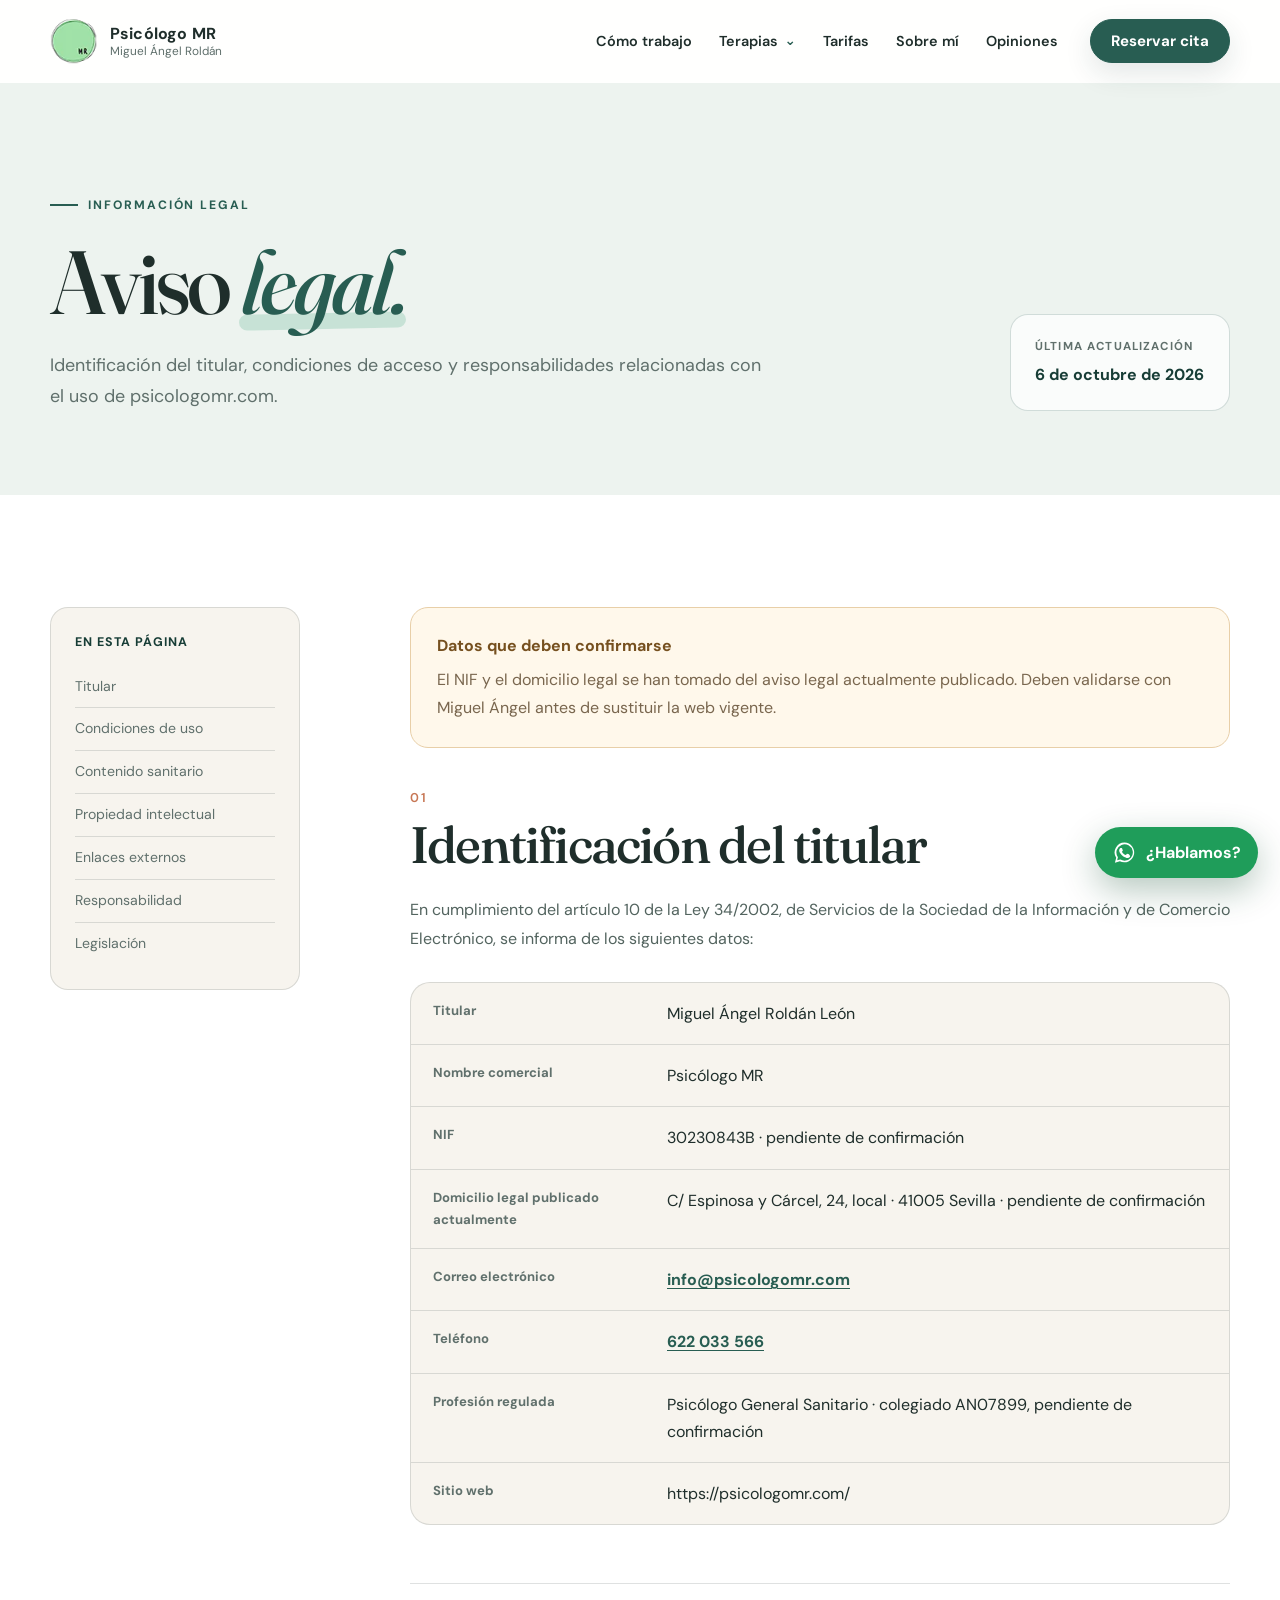
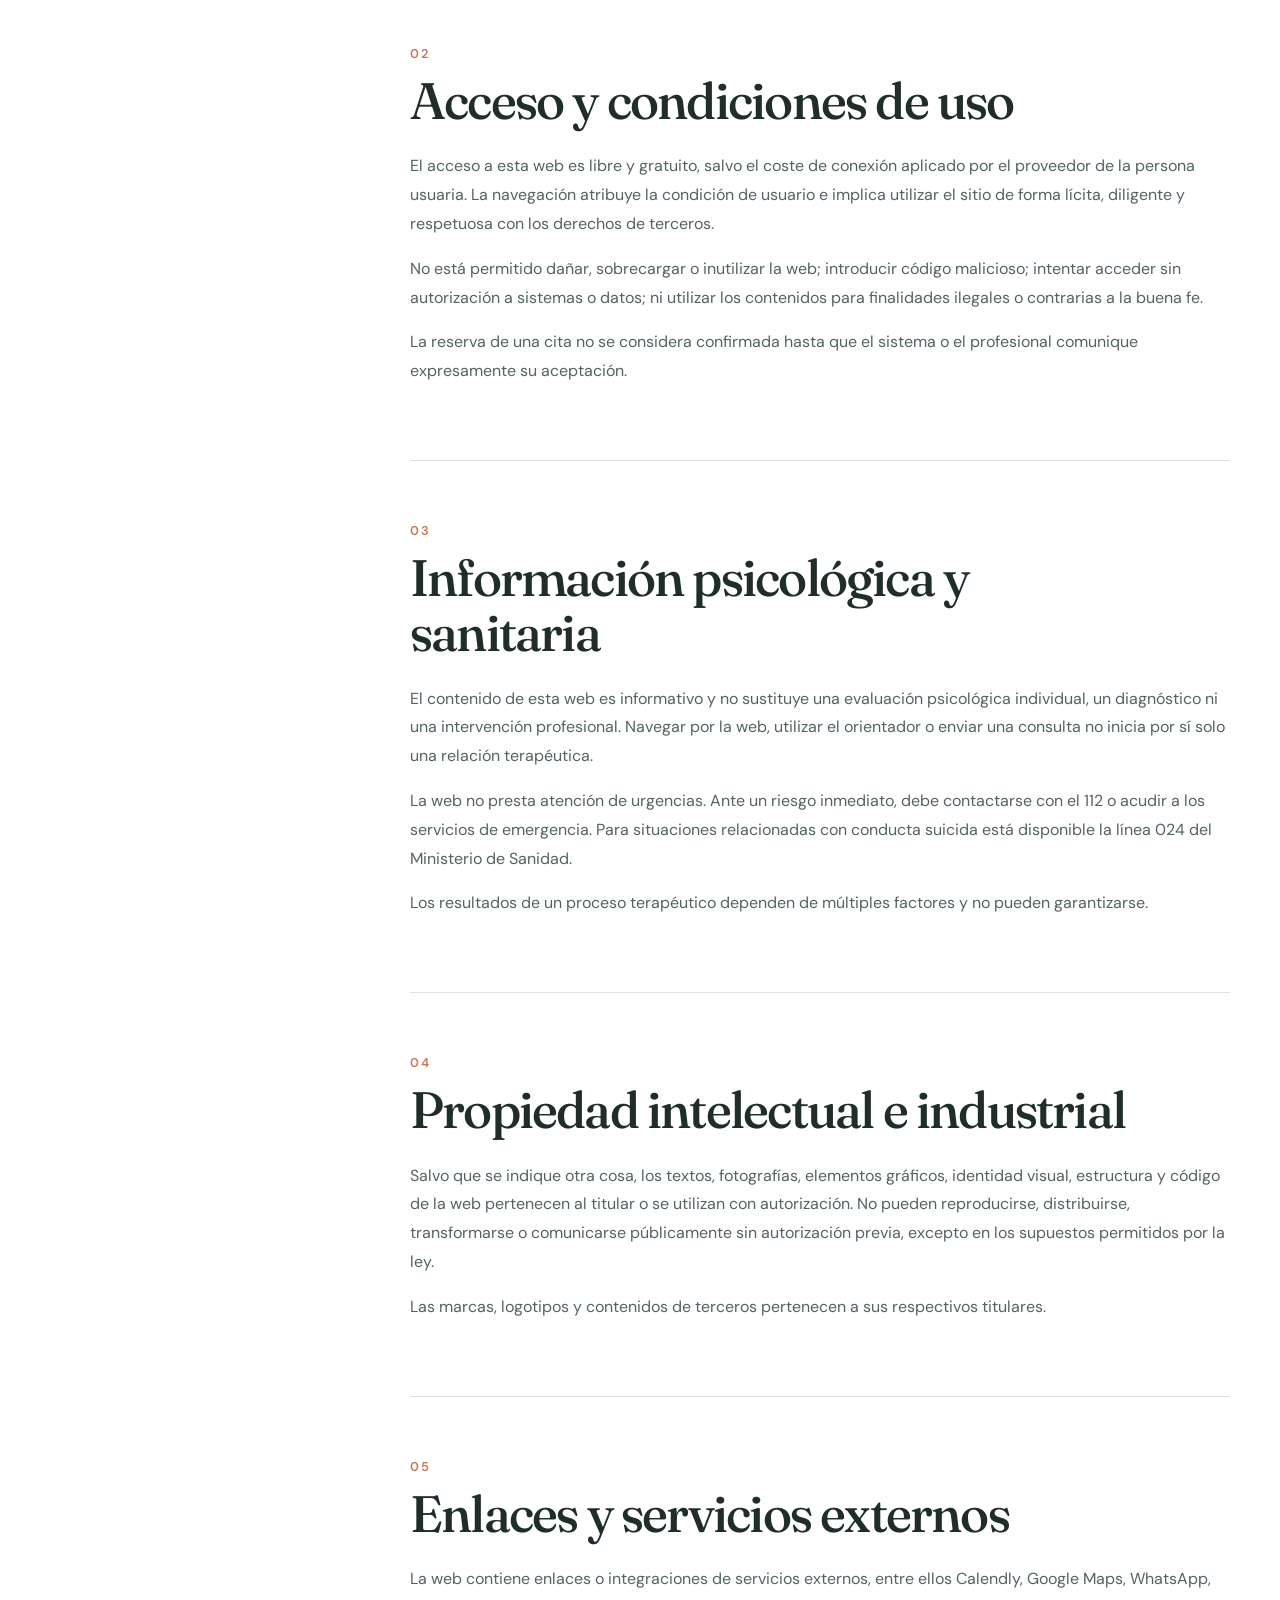
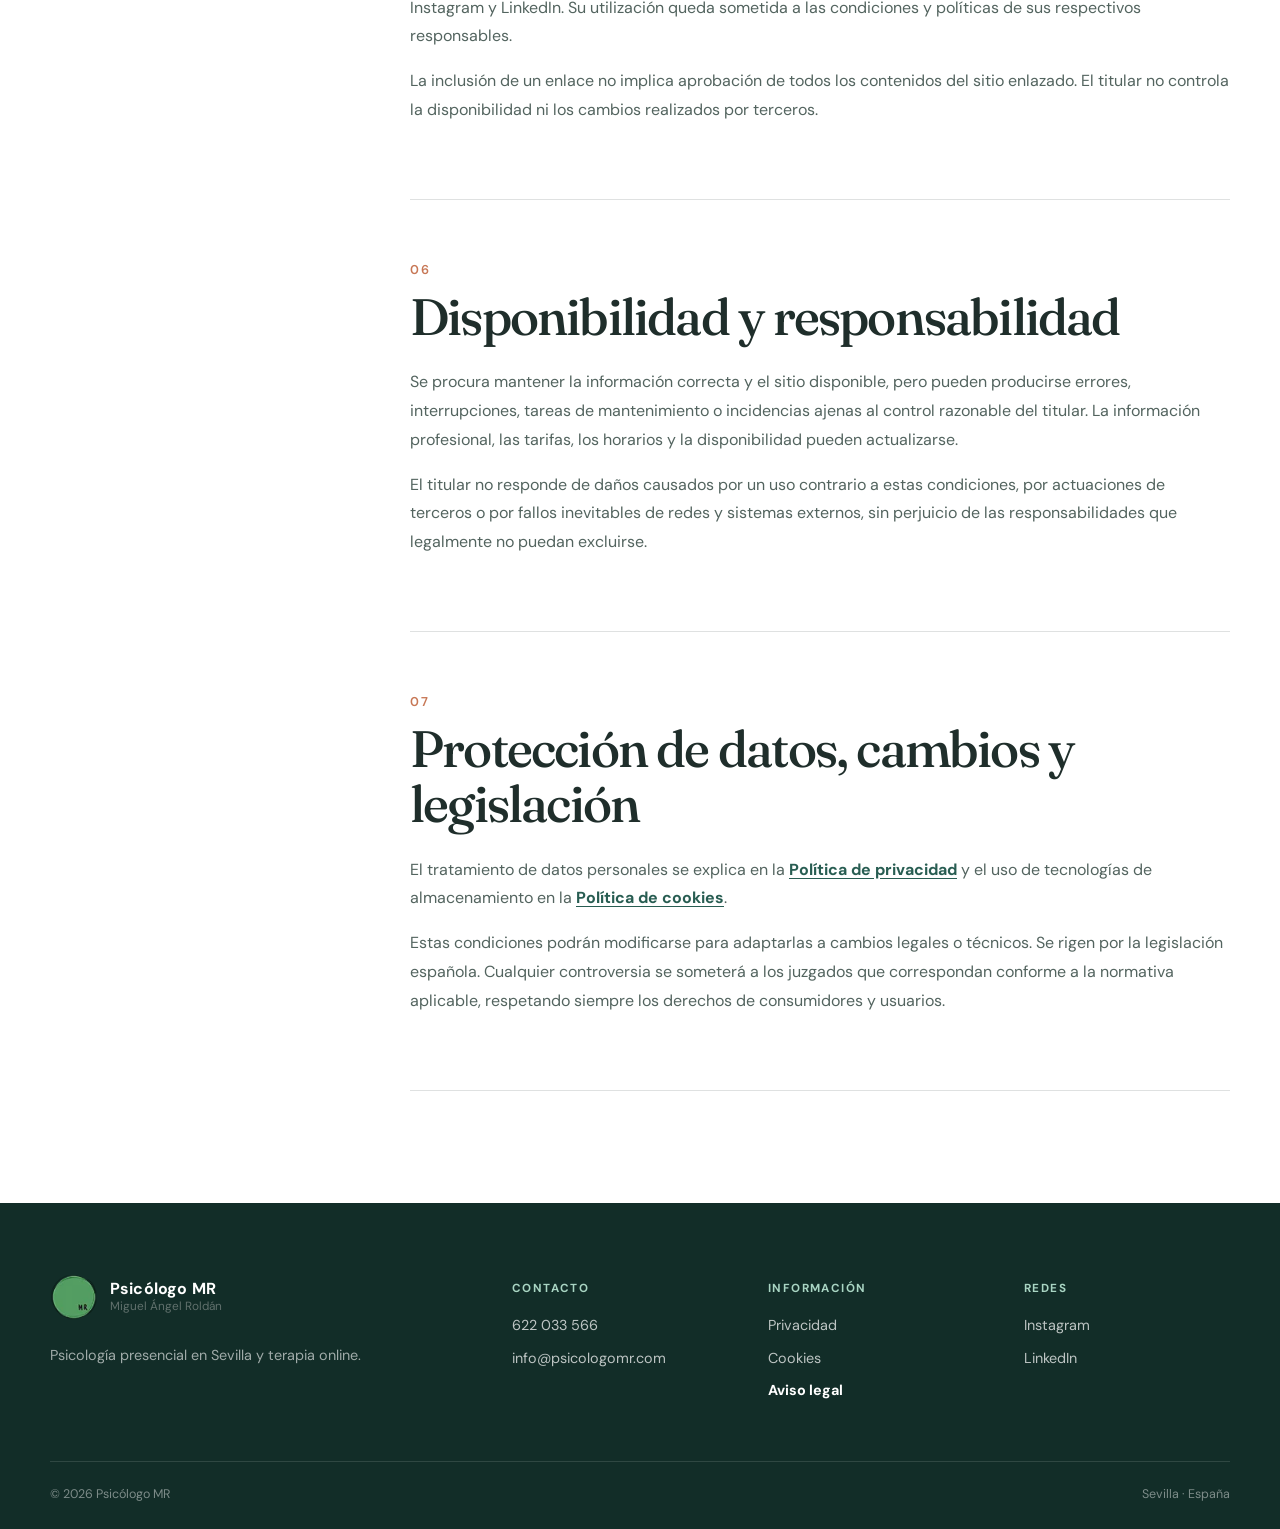
==== aviso-legal.html @ 4179bc87 "borrador" ====
<!doctype html>
<html lang="es">
<head>
  <meta charset="utf-8">
  <meta name="viewport" content="width=device-width, initial-scale=1">
  <title>Aviso legal | Psicólogo MR</title>
  <meta name="description" content="Aviso legal y condiciones de uso de la web de Psicólogo MR, Miguel Ángel Roldán León.">
  <meta name="robots" content="index, follow">
  <meta name="theme-color" content="#285d52">
  <link rel="canonical" href="https://psicologomr.com/aviso-legal.html">
  <link rel="preconnect" href="https://fonts.googleapis.com"><link rel="preconnect" href="https://fonts.gstatic.com" crossorigin>
  <link href="https://fonts.googleapis.com/css2?family=DM+Sans:wght@400;500;600;700&family=Fraunces:opsz,wght@9..144,500;9..144,600&display=swap" rel="stylesheet">
  <link rel="icon" type="image/svg+xml" href="data:image/svg+xml,%3Csvg xmlns='http://www.w3.org/2000/svg' viewBox='0 0 64 64'%3E%3Crect width='64' height='64' rx='20' fill='%23285d52'/%3E%3Cpath d='M18 42V22h6l8 11 8-11h6v20h-6V31l-8 10-8-10v11z' fill='white'/%3E%3C/svg%3E"><link rel="stylesheet" href="css/style.css?v=20261007-3">
</head>
<body class="legal-page">
  <a class="skip-link" href="#contenido">Saltar al contenido</a><div class="page-progress" aria-hidden="true"><span data-page-progress></span></div>
  <header class="site-header" id="inicio"><div class="header-inner shell"><a class="brand" href="index.html" aria-label="Psicólogo MR, inicio"><img src="img/logo.png" alt="" width="54" height="54" decoding="async"><span><strong>Psicólogo MR</strong><small>Miguel Ángel Roldán</small></span></a><button class="menu-toggle" type="button" aria-expanded="false" aria-controls="menu-principal" aria-label="Abrir menú"><span></span><span></span><span></span></button><nav id="menu-principal" class="main-nav" aria-label="Navegación principal"><a href="como-trabajo.html">Cómo trabajo</a><div class="nav-dropdown"><button class="nav-dropdown-toggle" type="button" aria-expanded="false">Terapias <span aria-hidden="true">⌄</span></button><div class="nav-submenu"><a href="terapia-individual.html">Terapia individual</a><a href="terapia-pareja.html">Terapia de pareja</a><a href="terapia-familiar.html">Terapia familiar</a><a href="preparacion-entrevista-policia.html">Entrevista Policía</a></div></div><a href="index.html#tarifas">Tarifas</a><a href="sobre-mi.html">Sobre mí</a><a href="index.html#opiniones">Opiniones</a></nav><a class="button button-small header-cta" href="index.html#reservar">Reservar cita</a></div></header>
  <main id="contenido" tabindex="-1">
    <section class="legal-hero"><div class="shell legal-hero-inner"><div><p class="eyebrow"><span></span> Información legal</p><h1>Aviso <em>legal.</em></h1><p>Identificación del titular, condiciones de acceso y responsabilidades relacionadas con el uso de psicologomr.com.</p></div><div class="legal-meta"><span>Última actualización</span><strong>6 de octubre de 2026</strong></div></div></section>
    <section class="section legal-section"><div class="shell legal-layout">
      <aside class="legal-index" aria-label="Índice del aviso legal"><strong>En esta página</strong><a href="#titular">Titular</a><a href="#condiciones">Condiciones de uso</a><a href="#contenido-sanitario">Contenido sanitario</a><a href="#propiedad">Propiedad intelectual</a><a href="#enlaces">Enlaces externos</a><a href="#responsabilidad">Responsabilidad</a><a href="#legislacion">Legislación</a></aside>
      <article class="legal-content">
        <div class="legal-draft-note"><strong>Datos que deben confirmarse</strong><p>El NIF y el domicilio legal se han tomado del aviso legal actualmente publicado. Deben validarse con Miguel Ángel antes de sustituir la web vigente.</p></div>
        <section id="titular"><p class="legal-number">01</p><h2>Identificación del titular</h2><p>En cumplimiento del artículo 10 de la Ley 34/2002, de Servicios de la Sociedad de la Información y de Comercio Electrónico, se informa de los siguientes datos:</p><div class="legal-data-card"><dl><div><dt>Titular</dt><dd>Miguel Ángel Roldán León</dd></div><div><dt>Nombre comercial</dt><dd>Psicólogo MR</dd></div><div><dt>NIF</dt><dd>30230843B · pendiente de confirmación</dd></div><div><dt>Domicilio legal publicado actualmente</dt><dd>C/ Espinosa y Cárcel, 24, local · 41005 Sevilla · pendiente de confirmación</dd></div><div><dt>Correo electrónico</dt><dd><a href="mailto:info@psicologomr.com">info@psicologomr.com</a></dd></div><div><dt>Teléfono</dt><dd><a href="tel:+34622033566">622 033 566</a></dd></div><div><dt>Profesión regulada</dt><dd>Psicólogo General Sanitario · colegiado AN07899, pendiente de confirmación</dd></div><div><dt>Sitio web</dt><dd>https://psicologomr.com/</dd></div></dl></div></section>
        <section id="condiciones"><p class="legal-number">02</p><h2>Acceso y condiciones de uso</h2><p>El acceso a esta web es libre y gratuito, salvo el coste de conexión aplicado por el proveedor de la persona usuaria. La navegación atribuye la condición de usuario e implica utilizar el sitio de forma lícita, diligente y respetuosa con los derechos de terceros.</p><p>No está permitido dañar, sobrecargar o inutilizar la web; introducir código malicioso; intentar acceder sin autorización a sistemas o datos; ni utilizar los contenidos para finalidades ilegales o contrarias a la buena fe.</p><p>La reserva de una cita no se considera confirmada hasta que el sistema o el profesional comunique expresamente su aceptación.</p></section>
        <section id="contenido-sanitario"><p class="legal-number">03</p><h2>Información psicológica y sanitaria</h2><p>El contenido de esta web es informativo y no sustituye una evaluación psicológica individual, un diagnóstico ni una intervención profesional. Navegar por la web, utilizar el orientador o enviar una consulta no inicia por sí solo una relación terapéutica.</p><p>La web no presta atención de urgencias. Ante un riesgo inmediato, debe contactarse con el 112 o acudir a los servicios de emergencia. Para situaciones relacionadas con conducta suicida está disponible la línea 024 del Ministerio de Sanidad.</p><p>Los resultados de un proceso terapéutico dependen de múltiples factores y no pueden garantizarse.</p></section>
        <section id="propiedad"><p class="legal-number">04</p><h2>Propiedad intelectual e industrial</h2><p>Salvo que se indique otra cosa, los textos, fotografías, elementos gráficos, identidad visual, estructura y código de la web pertenecen al titular o se utilizan con autorización. No pueden reproducirse, distribuirse, transformarse o comunicarse públicamente sin autorización previa, excepto en los supuestos permitidos por la ley.</p><p>Las marcas, logotipos y contenidos de terceros pertenecen a sus respectivos titulares.</p></section>
        <section id="enlaces"><p class="legal-number">05</p><h2>Enlaces y servicios externos</h2><p>La web contiene enlaces o integraciones de servicios externos, entre ellos Calendly, Google Maps, WhatsApp, Instagram y LinkedIn. Su utilización queda sometida a las condiciones y políticas de sus respectivos responsables.</p><p>La inclusión de un enlace no implica aprobación de todos los contenidos del sitio enlazado. El titular no controla la disponibilidad ni los cambios realizados por terceros.</p></section>
        <section id="responsabilidad"><p class="legal-number">06</p><h2>Disponibilidad y responsabilidad</h2><p>Se procura mantener la información correcta y el sitio disponible, pero pueden producirse errores, interrupciones, tareas de mantenimiento o incidencias ajenas al control razonable del titular. La información profesional, las tarifas, los horarios y la disponibilidad pueden actualizarse.</p><p>El titular no responde de daños causados por un uso contrario a estas condiciones, por actuaciones de terceros o por fallos inevitables de redes y sistemas externos, sin perjuicio de las responsabilidades que legalmente no puedan excluirse.</p></section>
        <section id="legislacion"><p class="legal-number">07</p><h2>Protección de datos, cambios y legislación</h2><p>El tratamiento de datos personales se explica en la <a href="privacidad.html">Política de privacidad</a> y el uso de tecnologías de almacenamiento en la <a href="cookies.html">Política de cookies</a>.</p><p>Estas condiciones podrán modificarse para adaptarlas a cambios legales o técnicos. Se rigen por la legislación española. Cualquier controversia se someterá a los juzgados que correspondan conforme a la normativa aplicable, respetando siempre los derechos de consumidores y usuarios.</p></section>
      </article>
    </div></section>
  </main>
  <footer class="site-footer"><div class="shell footer-grid"><div class="footer-brand"><div class="brand"><img src="img/logo.png" alt="" width="54" height="54" loading="lazy" decoding="async"><span><strong>Psicólogo MR</strong><small>Miguel Ángel Roldán</small></span></div><p>Psicología presencial en Sevilla y terapia online.</p></div><div><h3>Contacto</h3><a href="tel:+34622033566">622 033 566</a><a href="mailto:info@psicologomr.com">info@psicologomr.com</a></div><div><h3>Información</h3><a href="privacidad.html">Privacidad</a><a href="cookies.html">Cookies</a><a href="aviso-legal.html" aria-current="page">Aviso legal</a></div><div><h3>Redes</h3><a href="https://www.instagram.com/psicologo_mr/" target="_blank" rel="noopener">Instagram</a><a href="https://www.linkedin.com/in/miguel-angel-roldan-leon/" target="_blank" rel="noopener">LinkedIn</a></div></div><div class="shell footer-bottom"><span>© <span id="year"></span> Psicólogo MR</span><span>Sevilla · España</span></div></footer>
  <a class="whatsapp-float" href="https://api.whatsapp.com/send?phone=34622033566&amp;text=Hola%2C%20me%20gustar%C3%ADa%20consultar%20sobre%20terapia" target="_blank" rel="noopener" aria-label="Consultar por WhatsApp"><svg viewBox="0 0 32 32" aria-hidden="true"><path fill="currentColor" d="M16.1 3.2A12.7 12.7 0 0 0 5.4 22.8L3.7 29l6.4-1.7a12.7 12.7 0 1 0 6-24.1Zm0 23.3c-1.9 0-3.7-.5-5.3-1.4l-.4-.2-3.8 1 1-3.7-.2-.4a10.5 10.5 0 1 1 8.7 4.7Zm5.8-7.9c-.3-.2-1.9-.9-2.2-1-.3-.1-.5-.2-.7.2l-1 1.2c-.2.2-.4.2-.7.1a8.6 8.6 0 0 1-2.6-1.6 9.8 9.8 0 0 1-1.8-2.2c-.2-.3 0-.5.1-.6l.5-.6.3-.5c.1-.2.1-.4 0-.6l-1-2.4c-.3-.6-.6-.5-.8-.5h-.7c-.2 0-.6.1-.9.4-.3.4-1.2 1.2-1.2 2.9s1.2 3.3 1.4 3.6c.2.2 2.4 3.7 5.9 5.2.8.4 1.5.6 2 .7.8.3 1.6.2 2.2.1.7-.1 1.9-.8 2.2-1.5.3-.7.3-1.4.2-1.5-.1-.2-.4-.3-.7-.5Z"/></svg><span>¿Hablamos?</span></a>
  <button class="back-to-top" type="button" aria-label="Volver al principio" data-back-to-top>↑</button><script src="js/script.js?v=20261007-3"></script>
</body>
</html>
---- css/style.css ----
/* ==========================================================
   1. VARIABLES DE DISEÑO
   ========================================================== */

:root {
  --green: #285d52;
  --green-dark: #173d36;
  --mint: #a9d5c3;
  --cream: #f7f4ee;
  --sand: #ece5d8;
  --ink: #1f2e2b;
  --muted: #60706c;
  --warm: #c77755;
  --focus: #0b62d6;
  --white: #fff;
  --line: rgba(31,46,43,.14);
  --shadow: 0 24px 70px rgba(23,61,54,.12);
  --serif: "Fraunces",Georgia,serif;
  --sans: "DM Sans",system-ui,sans-serif;
  --radius: 26px;
}

/* ==========================================================
   2. BASE, RESETEO Y UTILIDADES
   ========================================================== */

* {
  box-sizing: border-box;
}

html {
  scroll-behavior: smooth;
  scroll-padding-top: 92px;
}

body {
  margin: 0;
  overflow-x: clip;
  color: var(--ink);
  background: var(--white);
  font: 400 1rem/1.7 var(--sans);
  -webkit-font-smoothing: antialiased;
}

::selection {
  color: var(--green-dark);
  background: var(--mint);
}

img {
  display: block;
  max-width: 100%;
}

a {
  color: inherit;
}

.shell {
  width: min(1180px,calc(100% - 48px));
  margin-inline: auto;
}

.skip-link {
  position: fixed;
  left: 16px;
  top: -60px;
  z-index: 100;
  background: var(--green);
  color: #fff;
  padding: 10px 16px;
  border-radius: 10px;
}

.skip-link:focus {
  top: 16px;
}

.page-progress {
  position: fixed;
  z-index: 100;
  inset: 0 0 auto;
  height: 3px;
  pointer-events: none;
}

.page-progress span {
  display: block;
  width: 100%;
  height: 100%;
  background: linear-gradient(90deg,var(--mint),var(--green),var(--warm));
  transform: scaleX(0);
  transform-origin: left;
  will-change: transform;
}

/* Foco visible al navegar con teclado */
:where(a, button, summary, [tabindex]):focus-visible {
  outline: 3px solid var(--focus);
  outline-offset: 4px;
}

main:focus {
  outline: none;
}

.sr-only {
  position: absolute;
  width: 1px;
  height: 1px;
  overflow: hidden;
  clip: rect(0,0,0,0);
}

/* ==========================================================
   3. CABECERA Y NAVEGACIÓN
   ========================================================== */

.site-header {
  position: sticky;
  top: 0;
  z-index: 50;
  background: rgba(255,255,255,.94);
  backdrop-filter: blur(16px);
  border-bottom: 1px solid transparent;
  transition: .25s;
}

.site-header.scrolled {
  border-color: var(--line);
  box-shadow: 0 8px 30px rgba(31,46,43,.05);
}

.header-inner {
  min-height: 82px;
  display: flex;
  align-items: center;
  gap: 32px;
}

.brand {
  display: inline-flex;
  align-items: center;
  gap: 12px;
  text-decoration: none;
  margin-right: auto;
}

.brand img {
  width: 48px;
  height: 48px;
  object-fit: contain;
}

.brand span {
  display: flex;
  flex-direction: column;
  line-height: 1.25;
}

.brand strong {
  font-size: 1rem;
  letter-spacing: .01em;
}

.brand small {
  font-size: .74rem;
  color: var(--muted);
}

.main-nav {
  display: flex;
  gap: 27px;
  align-items: center;
}

.main-nav a {
  position: relative;
  padding-block: 8px;
  text-decoration: none;
  font-size: .9rem;
  font-weight: 600;
  transition: color .2s;
}

.main-nav a:hover {
  color: var(--green);
}

.main-nav a::after {
  content: "";
  position: absolute;
  left: 0;
  right: 0;
  bottom: 1px;
  height: 2px;
  border-radius: 999px;
  background: var(--green);
  transform: scaleX(0);
  transform-origin: center;
  transition: transform .2s;
}

.main-nav a:hover::after,
.main-nav a[aria-current="location"]::after,
.main-nav > a[aria-current="page"]::after {
  transform: scaleX(1);
}

.main-nav a[aria-current="location"],
.main-nav > a[aria-current="page"] {
  color: var(--green);
}

.nav-dropdown {
  position: relative;
}

.nav-dropdown-toggle {
  display: flex;
  align-items: center;
  gap: 7px;
  padding: 8px 0;
  border: 0;
  color: var(--ink);
  background: transparent;
  font: 600 .9rem/1.7 var(--sans);
  cursor: pointer;
}

.nav-dropdown-toggle > span {
  color: var(--green);
  font-size: .85rem;
  transition: transform .2s;
}

.nav-dropdown-toggle[aria-expanded="true"] > span,
.nav-dropdown:hover .nav-dropdown-toggle > span,
.nav-dropdown:focus-within .nav-dropdown-toggle > span {
  transform: rotate(180deg);
}

.nav-dropdown-toggle[aria-current="page"] {
  color: var(--green);
}

.nav-submenu {
  position: absolute;
  top: calc(100% + 13px);
  left: 50%;
  z-index: 70;
  display: grid;
  min-width: 245px;
  padding: 10px;
  border: 1px solid var(--line);
  border-radius: 18px;
  background: rgba(255,255,255,.98);
  box-shadow: 0 22px 55px rgba(23,61,54,.16);
  opacity: 0;
  pointer-events: none;
  transform: translate(-50%,8px);
  transition: opacity .2s,transform .2s;
}

.nav-dropdown:hover .nav-submenu,
.nav-dropdown:focus-within .nav-submenu,
.nav-dropdown.is-open .nav-submenu {
  opacity: 1;
  pointer-events: auto;
  transform: translate(-50%,0);
}

.nav-submenu::before {
  content: "";
  position: absolute;
  right: 0;
  bottom: 100%;
  left: 0;
  height: 14px;
}

.main-nav .nav-submenu a {
  padding: 11px 13px;
  border-radius: 10px;
  font-size: .83rem;
  white-space: nowrap;
}

.main-nav .nav-submenu a::after {
  display: none;
}

.main-nav .nav-submenu a:hover,
.main-nav .nav-submenu a[aria-current="page"] {
  color: var(--green-dark);
  background: rgba(169,213,195,.28);
}

.menu-toggle {
  display: none;
  background: none;
  border: 0;
  width: 44px;
  height: 44px;
  padding: 11px;
}

.menu-toggle > span:not(.sr-only) {
  display: block;
  height: 2px;
  background: var(--ink);
  margin: 5px 0;
  transition: transform .2s ease, opacity .2s ease;
}

.menu-toggle[aria-expanded="true"] > span:nth-child(1) {
  transform: translateY(7px) rotate(45deg);
}

.menu-toggle[aria-expanded="true"] > span:nth-child(2) {
  opacity: 0;
}

.menu-toggle[aria-expanded="true"] > span:nth-child(3) {
  transform: translateY(-7px) rotate(-45deg);
}

/* Botones reutilizables */

.button {
  display: inline-flex;
  align-items: center;
  justify-content: center;
  min-height: 52px;
  padding: 0 24px;
  border-radius: 999px;
  background: var(--green);
  color: #fff;
  text-decoration: none;
  font-size: .94rem;
  font-weight: 700;
  line-height: 1.25;
  text-align: center;
  border: 1px solid var(--green);
  box-shadow: 0 10px 28px rgba(23,61,54,.12);
  transition: transform .2s, background-color .2s, border-color .2s, box-shadow .2s;
}

.button:hover {
  background: var(--green-dark);
  border-color: var(--green-dark);
  box-shadow: 0 14px 34px rgba(23,61,54,.2);
  transform: translateY(-2px);
}

.button-small {
  min-height: 44px;
  padding-inline: 20px;
}

.button-ghost {
  background: transparent;
  color: var(--green);
}

.button-ghost:hover {
  color: #fff;
}

.button-light {
  background: #fff;
  border-color: #fff;
  color: var(--green-dark);
}

.button-light:hover {
  background: var(--cream);
  border-color: var(--cream);
  color: var(--green-dark);
}

.button-outline-light {
  background: transparent;
  border-color: rgba(255,255,255,.6);
  color: #fff;
}

.button-outline-light:hover {
  background: #fff;
  color: var(--green-dark);
  border-color: #fff;
}

/* ==========================================================
   4. PORTADA PRINCIPAL
   ========================================================== */

.hero {
  min-height: 700px;
  display: grid;
  grid-template-columns: minmax(0,1fr) minmax(440px,48%);
  align-items: stretch;
  background: var(--cream);
}

.hero-copy {
  padding: 100px max(48px,calc((100vw - 1180px)/2)) 86px max(24px,calc((100vw - 1180px)/2));
  width: auto;
  margin: 0;
}

.eyebrow {
  display: flex;
  align-items: center;
  gap: 10px;
  margin: 0 0 18px;
  text-transform: uppercase;
  letter-spacing: .16em;
  font-size: .76rem;
  font-weight: 700;
  color: var(--green);
}

.eyebrow span {
  width: 28px;
  height: 2px;
  background: currentColor;
}

.eyebrow.light {
  color: var(--mint);
}

h1, h2 {
  font-family: var(--serif);
  font-weight: 500;
  line-height: 1.08;
  letter-spacing: -.035em;
  margin: 0;
}

h1 {
  font-size: clamp(3.1rem,5.2vw,5.5rem);
  max-width: 760px;
}

h1 em {
  position: relative;
  z-index: 0;
  color: var(--green);
  font-style: italic;
  white-space: nowrap;
}

h1 em::after {
  content: "";
  position: absolute;
  z-index: -1;
  left: -.02em;
  right: -.02em;
  bottom: .08em;
  height: .18em;
  border-radius: 999px;
  background: rgba(169,213,195,.55);
  transform: rotate(-1.2deg);
}

h2 {
  font-size: clamp(2.3rem,4vw,4.25rem);
}

h3 {
  line-height: 1.25;
}

.hero-lead {
  font-size: 1.16rem;
  max-width: 630px;
  color: #495b56;
  margin: 28px 0 32px;
}

.hero-actions {
  display: flex;
  flex-wrap: wrap;
  gap: 12px;
}

.google-proof {
  width: fit-content;
  display: flex;
  align-items: center;
  flex-wrap: wrap;
  gap: 7px;
  margin-top: 24px;
  color: var(--ink);
  text-decoration: none;
  font-size: .82rem;
}

.google-proof:hover .google-proof-link {
  color: var(--green-dark);
}

.google-name {
  font-weight: 700;
  letter-spacing: -.02em;
}

.google-stars {
  color: #f4b400;
  letter-spacing: .08em;
}

.google-proof strong {
  font-size: .9rem;
}

.google-proof > span:not(.google-name, .google-stars, .google-proof-link) {
  color: var(--muted);
}

.google-proof-link {
  margin-left: 5px;
  color: var(--green);
  font-weight: 700;
  text-decoration: underline;
  text-underline-offset: 4px;
}

.trust-row {
  display: flex;
  gap: 36px;
  margin-top: 32px;
  padding-top: 28px;
  border-top: 1px solid var(--line);
}

.trust-row div {
  display: flex;
  flex-direction: column;
}

.trust-row strong {
  font-family: var(--serif);
  font-size: 1.18rem;
}

.trust-row span {
  font-size: .8rem;
  color: var(--muted);
}

.hero-photo-wrap {
  position: relative;
  overflow: hidden;
  min-height: 620px;
  border-bottom-left-radius: 72px;
  box-shadow: -22px 28px 70px rgba(23,61,54,.1);
}

.hero-photo-wrap::after {
  content: "";
  position: absolute;
  inset: 50% 0 0;
  background: linear-gradient(180deg,transparent,rgba(12,35,31,.18));
  pointer-events: none;
}

.hero-photo {
  width: 100%;
  height: 100%;
  object-fit: cover;
  object-position: 52% center;
}

.photo-note {
  position: absolute;
  left: 28px;
  bottom: 28px;
  display: flex;
  align-items: center;
  z-index: 2;
  gap: 12px;
  background: rgba(255,255,255,.93);
  padding: 13px 18px;
  border: 1px solid rgba(255,255,255,.7);
  border-radius: 18px;
  box-shadow: var(--shadow);
  backdrop-filter: blur(12px);
}

.photo-note > span:last-child {
  display: flex;
  flex-direction: column;
  line-height: 1.25;
}

.photo-note strong {
  font-size: .84rem;
}

.photo-note small {
  color: var(--muted);
  font-size: .7rem;
}

.hero-method {
  position: absolute;
  z-index: 2;
  top: 28px;
  right: 28px;
  width: min(260px,calc(100% - 56px));
  padding: 18px 20px;
  border: 1px solid rgba(255,255,255,.65);
  border-radius: 20px;
  color: #fff;
  background: rgba(23,61,54,.76);
  box-shadow: 0 18px 50px rgba(23,61,54,.2);
  backdrop-filter: blur(14px);
}

.hero-method span {
  display: block;
  margin-bottom: 4px;
  color: var(--mint);
  text-transform: uppercase;
  letter-spacing: .12em;
  font-size: .66rem;
  font-weight: 700;
}

.hero-method strong {
  display: block;
  font-family: var(--serif);
  font-size: 1.12rem;
  font-weight: 500;
  line-height: 1.3;
}

.status-dot {
  width: 9px;
  height: 9px;
  border-radius: 50%;
  background: #39a66e;
  box-shadow: 0 0 0 5px rgba(57,166,110,.15);
}

/* ==========================================================
   5. RECONOCIMIENTOS Y BLOQUES GENERALES
   ========================================================== */

.band {
  background: var(--green-dark);
  color: #fff;
}

.recognition {
  padding: 62px 0;
}

.recognition-grid {
  display: grid;
  grid-template-columns: .8fr 2fr;
  gap: 80px;
}

.recognition-list {
  display: grid;
  grid-template-columns: repeat(3,1fr);
  gap: 28px;
}

.recognition-list p {
  font-family: var(--serif);
  font-size: 1.2rem;
  line-height: 1.45;
  margin: 0;
  padding-left: 20px;
  border-left: 1px solid rgba(255,255,255,.25);
  transition: border-color .2s, transform .2s;
}

.recognition-list p:hover {
  border-color: var(--mint);
  transform: translateX(5px);
}

/* Motivos de consulta */

.support .section-heading {
  align-items: start;
}

.support-grid {
  display: grid;
  grid-template-columns: repeat(3,1fr);
  gap: 18px;
}

.support-card {
  position: relative;
  min-height: 310px;
  display: flex;
  flex-direction: column;
  justify-content: flex-end;
  padding: 32px;
  overflow: hidden;
  border: 1px solid var(--line);
  border-radius: var(--radius);
  background: #fff;
}

.support-card::after {
  content: "";
  position: absolute;
  top: -42px;
  right: -38px;
  width: 145px;
  height: 145px;
  border: 1px solid rgba(40,93,82,.12);
  border-radius: 50%;
}

.support-card-green {
  border-color: var(--green);
  background: var(--green);
  color: #fff;
}

.support-card-green::after {
  border-color: rgba(255,255,255,.22);
}

.support-card-warm {
  background: #f4e2d9;
}

.support-card-mint {
  background: #dbeee6;
}

.support-number {
  position: absolute;
  top: 28px;
  left: 32px;
  color: var(--green);
  font-family: var(--serif);
  font-weight: 600;
}

.support-card-green .support-number {
  color: var(--mint);
}

.support-card h3 {
  position: relative;
  z-index: 1;
  margin: 0 0 14px;
  font: 500 1.75rem/1.15 var(--serif);
}

.support-card p {
  position: relative;
  z-index: 1;
  margin: 0;
  color: var(--muted);
}

.support-card-green p {
  color: rgba(255,255,255,.76);
}

.support-cta {
  display: flex;
  align-items: center;
  justify-content: space-between;
  gap: 32px;
  margin-top: 24px;
  padding: 28px 32px;
  border: 1px solid var(--line);
  border-radius: var(--radius);
  background: #fff;
}

.support-cta > div {
  display: flex;
  flex-direction: column;
}

.support-cta strong {
  font-family: var(--serif);
  font-size: 1.2rem;
}

.support-cta span {
  color: var(--muted);
}

.support-cta .button {
  flex: 0 0 auto;
}

/* Orientador de terapia */

.therapy-guide {
  color: #fff;
  background: var(--green-dark);
}

.guide-layout {
  display: grid;
  grid-template-columns: .8fr 1.2fr;
  gap: 90px;
  align-items: start;
}

.guide-intro {
  position: sticky;
  top: 120px;
}

.guide-intro h2 {
  margin-bottom: 26px;
  color: #fff;
  font-size: clamp(2.5rem,4vw,4.2rem);
}

.guide-intro > p:not(.eyebrow) {
  max-width: 520px;
  color: rgba(255,255,255,.72);
}

.guide-privacy {
  margin-top: 28px;
  padding-top: 22px;
  border-top: 1px solid rgba(255,255,255,.16);
  font-size: .92rem;
}

.guide-privacy strong {
  color: #fff;
}

.guide-panel {
  min-height: 550px;
  padding: 18px;
  border: 1px solid rgba(255,255,255,.17);
  border-radius: var(--radius);
  background: rgba(255,255,255,.06);
}

.guide-panel fieldset {
  margin: 0;
  padding: 0;
  border: 0;
}

.guide-options {
  display: grid;
  gap: 12px;
}

.guide-option {
  position: relative;
  display: grid;
  grid-template-columns: 42px 1fr;
  gap: 18px;
  align-items: center;
  padding: 21px 22px;
  cursor: pointer;
  border: 1px solid rgba(255,255,255,.16);
  border-radius: 18px;
  background: rgba(255,255,255,.04);
  transition: border-color .2s, background .2s, transform .2s;
}

.guide-option:hover {
  transform: translateY(-2px);
  border-color: rgba(169,213,195,.65);
  background: rgba(255,255,255,.08);
}

.guide-option:has(input:checked) {
  border-color: var(--mint);
  background: rgba(169,213,195,.14);
  box-shadow: inset 0 0 0 1px var(--mint);
}

.guide-option input {
  position: absolute;
  inset: 0;
  width: 100%;
  height: 100%;
  margin: 0;
  cursor: pointer;
  opacity: 0;
}

.guide-option:has(input:focus-visible) {
  outline: 3px solid var(--focus);
  outline-offset: 4px;
}

.guide-option-number {
  color: var(--mint);
  font-family: var(--serif);
  font-size: 1.15rem;
}

.guide-option strong,
.guide-option small {
  display: block;
}

.guide-option strong {
  font: 500 1.25rem/1.3 var(--serif);
}

.guide-option small {
  margin-top: 4px;
  color: rgba(255,255,255,.62);
  font-size: .88rem;
}

.guide-submit {
  width: 100%;
  margin-top: 18px;
}

.guide-submit:disabled {
  cursor: not-allowed;
  opacity: .45;
}

.guide-result {
  min-height: 514px;
  display: flex;
  flex-direction: column;
  justify-content: center;
  padding: 42px;
}

.guide-result[hidden] {
  display: none;
}

.guide-result h3 {
  max-width: 580px;
  margin: 14px 0 20px;
  color: #fff;
  font: 500 clamp(2.1rem,4vw,3.7rem)/1.08 var(--serif);
}

.guide-result > p:not(.eyebrow) {
  max-width: 590px;
  margin: 0;
  color: rgba(255,255,255,.72);
  font-size: 1.05rem;
}

.guide-result-actions {
  display: flex;
  flex-wrap: wrap;
  gap: 12px;
  margin-top: 32px;
}

.guide-back {
  align-self: flex-start;
  margin-top: 24px;
  padding: 0 0 4px;
  color: var(--mint);
  cursor: pointer;
  border: 0;
  border-bottom: 1px solid currentColor;
  background: transparent;
  font: 700 .88rem var(--sans);
}

.choice {
  background: #edf3ef;
  overflow: hidden;
}

.choice-layout {
  display: grid;
  grid-template-columns: .9fr 1.1fr;
  gap: 90px;
  align-items: start;
}

.choice-intro {
  position: sticky;
  top: 120px;
}

.choice-intro h2 {
  max-width: 620px;
  font-size: clamp(2.5rem,4.2vw,4.6rem);
}

.choice-lead {
  max-width: 590px;
  margin: 30px 0 34px;
  color: var(--muted);
  font-size: 1.05rem;
}

.choice-actions {
  display: flex;
  align-items: center;
  flex-wrap: wrap;
  gap: 22px;
}

.choice-list {
  border-top: 1px solid rgba(31,46,43,.22);
}

.choice-card {
  display: grid;
  grid-template-columns: 64px 1fr;
  gap: 20px;
  padding: 32px 0;
  border-bottom: 1px solid rgba(31,46,43,.22);
}

.choice-number {
  padding-top: 5px;
  color: var(--warm);
  font-family: var(--serif);
  font-size: 1.05rem;
  font-weight: 600;
}

.choice-card h3 {
  margin: 0 0 10px;
  font-family: var(--serif);
  font-size: 1.65rem;
  font-weight: 500;
}

.choice-card p {
  max-width: 570px;
  margin: 0;
  color: var(--muted);
}

.choice-fit {
  position: relative;
  margin-top: 28px;
  padding: 34px 36px 34px 80px;
  overflow: hidden;
  border-radius: var(--radius);
  background: var(--green-dark);
  color: #fff;
}

.choice-fit > span {
  position: absolute;
  left: 26px;
  top: 15px;
  color: var(--mint);
  font-family: var(--serif);
  font-size: 4.5rem;
  line-height: 1;
}

.choice-fit p {
  margin: 0;
  font-family: var(--serif);
  font-size: 1.22rem;
  line-height: 1.5;
}

.section {
  padding: 112px 0;
}

.section-heading {
  display: grid;
  grid-template-columns: 1.3fr .7fr;
  align-items: end;
  gap: 80px;
  margin-bottom: 52px;
}

.section-heading > p {
  color: var(--muted);
  font-size: 1.05rem;
  margin: 0 0 8px;
}

.section-heading.compact {
  grid-template-columns: 1fr;
}

/* Servicios */

.service-grid {
  display: grid;
  grid-template-columns: repeat(2,1fr);
  gap: 18px;
}

.service-card {
  position: relative;
  overflow: hidden;
  min-height: 405px;
  padding: 34px;
  border: 1px solid var(--line);
  border-radius: var(--radius);
  display: flex;
  flex-direction: column;
  justify-content: space-between;
  background: #fff;
  transition: .25s;
}

.service-card::after {
  content: "";
  position: absolute;
  right: -58px;
  bottom: -72px;
  width: 180px;
  height: 180px;
  border: 1px solid rgba(40,93,82,.1);
  border-radius: 50%;
  pointer-events: none;
}

.service-card.featured::after {
  border-color: rgba(255,255,255,.16);
}

.service-card:hover {
  transform: translateY(-4px);
  box-shadow: var(--shadow);
}

.service-card.featured {
  background: var(--green);
  color: #fff;
  border-color: var(--green);
}

.service-card.warm {
  background: var(--cream);
}

.service-number {
  font-family: var(--serif);
  font-size: 1rem;
  opacity: .65;
}

.service-card-top {
  position: relative;
  z-index: 1;
  display: flex;
  align-items: center;
  justify-content: space-between;
}

.service-icon {
  display: grid;
  place-items: center;
  width: 60px;
  height: 60px;
  border: 1px solid var(--line);
  border-radius: 50%;
  color: var(--green);
  background: rgba(169,213,195,.18);
}

.service-card.featured .service-icon {
  border-color: rgba(255,255,255,.24);
  color: var(--mint);
  background: rgba(255,255,255,.08);
}

.service-icon svg {
  width: 31px;
  height: 31px;
  fill: none;
  stroke: currentColor;
  stroke-width: 1.8;
  stroke-linecap: round;
  stroke-linejoin: round;
}

.service-card > div:nth-child(2) {
  position: relative;
  z-index: 1;
}

.service-match {
  margin: 0 0 13px !important;
  color: var(--green) !important;
  font: italic 500 1.03rem/1.35 var(--serif);
}

.service-match span {
  display: block;
  margin-bottom: 5px;
  color: var(--muted);
  font: 700 .61rem/1.2 var(--sans);
  letter-spacing: .12em;
  text-transform: uppercase;
}

.service-card.featured .service-match {
  color: var(--mint) !important;
}

.service-card.featured .service-match span {
  color: rgba(255,255,255,.58);
}

.service-card h3 {
  font-family: var(--serif);
  font-size: 2rem;
  font-weight: 500;
  margin: 0 0 12px;
}

.service-card p {
  margin: 0;
  max-width: 520px;
  color: var(--muted);
}

.service-card.featured p {
  color: rgba(255,255,255,.76);
}

.service-card a {
  position: relative;
  z-index: 1;
  font-weight: 700;
  text-underline-offset: 5px;
  text-decoration-thickness: 1px;
}

/* Recorrido breve hacia la primera cita */

.first-step-strip {
  padding: 92px 0;
  color: #fff;
  background: var(--green);
}

.first-step-layout {
  display: grid;
  grid-template-columns: .8fr 1.2fr;
  gap: 78px;
  align-items: start;
}

.first-step-intro h2 {
  max-width: 540px;
  font-size: clamp(2.5rem,4vw,4.2rem);
}

.first-step-intro > p:not(.eyebrow) {
  max-width: 510px;
  color: rgba(255,255,255,.7);
}

.first-step-list {
  margin: 0;
  padding: 0;
  border-top: 1px solid rgba(255,255,255,.18);
  list-style: none;
}

.first-step-list li {
  display: grid;
  grid-template-columns: 48px 1fr;
  gap: 18px;
  padding: 25px 0;
  border-bottom: 1px solid rgba(255,255,255,.18);
}

.first-step-list li > span {
  color: var(--mint);
  font-size: .7rem;
  font-weight: 700;
}

.first-step-list div {
  display: flex;
  flex-direction: column;
}

.first-step-list strong {
  font: 500 1.42rem/1.2 var(--serif);
}

.first-step-list small {
  margin-top: 6px;
  color: rgba(255,255,255,.62);
  font-size: .84rem;
}

.first-step-actions {
  grid-column: 2;
  display: flex;
  align-items: center;
  flex-wrap: wrap;
  gap: 22px;
  margin-top: 28px;
}

.first-step-actions > a:not(.button) {
  color: #fff;
  font-size: .88rem;
  font-weight: 700;
  text-underline-offset: 4px;
}

/* Tarifas, ubicación y datos profesionales */

.practical {
  background: var(--green-dark);
  color: #fff;
}

.practical .section-heading > p {
  color: rgba(255,255,255,.7);
}

.draft-note {
  display: flex;
  align-items: center;
  gap: 18px;
  margin: -14px 0 32px;
  padding: 15px 18px;
  border: 1px solid rgba(255,255,255,.18);
  border-radius: 16px;
  background: rgba(255,255,255,.08);
  font-size: .86rem;
}

.draft-note strong {
  flex: 0 0 auto;
  color: var(--mint);
}

.draft-note span {
  color: rgba(255,255,255,.72);
}

.pricing-grid {
  display: grid;
  grid-template-columns: repeat(3,1fr);
  gap: 18px;
}

.price-card {
  min-height: 410px;
  display: flex;
  flex-direction: column;
  padding: 34px;
  border: 1px solid rgba(255,255,255,.18);
  border-radius: var(--radius);
  background: rgba(255,255,255,.07);
}

.price-card-featured {
  color: var(--ink);
  background: var(--mint);
  border-color: var(--mint);
  transform: translateY(-10px);
}

.price-label {
  margin: 0;
  color: rgba(255,255,255,.7);
  font-weight: 700;
}

.price-card-featured .price-label {
  color: var(--green-dark);
}

.price {
  display: flex;
  align-items: baseline;
  gap: 10px;
  margin: 22px 0;
}

.price strong {
  font: 600 3.5rem/1 var(--serif);
}

.price span {
  color: rgba(255,255,255,.62);
  font-size: .85rem;
}

.price-card-featured .price span {
  color: var(--green-dark);
}

.price-card ul {
  display: grid;
  gap: 10px;
  margin: 0 0 32px;
  padding: 0;
  list-style: none;
  color: rgba(255,255,255,.76);
}

.price-card-featured ul {
  color: var(--ink);
}

.price-card li::before {
  content: "✓";
  margin-right: 9px;
  color: var(--mint);
  font-weight: 700;
}

.price-card-featured li::before {
  color: var(--green);
}

.price-card .button {
  width: 100%;
  margin-top: auto;
}

.price-card:not(.price-card-featured) .button-light {
  color: var(--green-dark);
}

.practice-grid {
  display: grid;
  grid-template-columns: 1fr 1fr;
  gap: 18px;
  margin-top: 34px;
}

.practice-card {
  min-height: 340px;
  padding: 38px;
  border-radius: var(--radius);
  background: var(--cream);
  color: var(--ink);
}

.practice-card-dark {
  border: 1px solid rgba(255,255,255,.18);
  background: rgba(255,255,255,.07);
  color: #fff;
}

.practice-kicker {
  color: var(--warm);
  font-size: .78rem;
  font-weight: 700;
  letter-spacing: .12em;
  text-transform: uppercase;
}

.practice-card-dark .practice-kicker {
  color: var(--mint);
}

.practice-card h3 {
  max-width: 470px;
  margin: 16px 0 20px;
  font: 500 2.2rem/1.15 var(--serif);
}

.practice-card p {
  max-width: 530px;
  margin-bottom: 28px;
  color: var(--muted);
}

.professional-list {
  margin: 26px 0 0;
}

.professional-list > div {
  display: flex;
  justify-content: space-between;
  gap: 28px;
  padding: 14px 0;
  border-top: 1px solid rgba(255,255,255,.16);
}

.professional-list dt {
  color: rgba(255,255,255,.62);
}

.professional-list dd {
  margin: 0;
  text-align: right;
  font-weight: 600;
}

/* Galería de la consulta */

.consultation-space {
  overflow: hidden;
  background: #fff;
}

.consultation-heading {
  align-items: end;
}

.consultation-heading h2 {
  max-width: 780px;
}

.consultation-heading > p {
  max-width: 510px;
}

.consultation-gallery {
  display: grid;
  grid-template-columns: repeat(12, 1fr);
  grid-template-rows: repeat(2, 260px);
  gap: 18px;
}

.consultation-photo {
  position: relative;
  overflow: hidden;
  min-width: 0;
  margin: 0;
  border-radius: 24px;
  background: var(--green-dark);
  box-shadow: 0 18px 45px rgba(18, 51, 43, .12);
}

.consultation-photo::after {
  content: "";
  position: absolute;
  inset: 45% 0 0;
  background: linear-gradient(180deg, transparent, rgba(11, 35, 29, .8));
  pointer-events: none;
}

.consultation-photo img {
  width: 100%;
  height: 100%;
  object-fit: cover;
  transition: transform .55s ease;
}

.consultation-photo:hover img {
  transform: scale(1.025);
}

.consultation-photo figcaption {
  position: absolute;
  right: 0;
  bottom: 0;
  left: 0;
  z-index: 1;
  display: flex;
  flex-direction: column;
  gap: 3px;
  padding: 24px;
  color: #fff;
}

.consultation-photo figcaption strong {
  font: 500 1.3rem/1.2 var(--serif);
}

.consultation-photo figcaption span {
  color: rgba(255, 255, 255, .76);
  font-size: .82rem;
}

.consultation-photo-main {
  grid-column: 1 / 7;
  grid-row: 1 / 3;
}

.consultation-photo-main img {
  object-position: 50% 66%;
}

.consultation-photo-secondary {
  grid-column: 7 / 10;
  grid-row: 1;
}

.consultation-photo-secondary img {
  object-position: 50% 66%;
}

.consultation-photo-waiting {
  grid-column: 10 / 13;
  grid-row: 1;
}

.consultation-photo-waiting img {
  object-position: 50% 75%;
}

.consultation-photo-accessible {
  grid-column: 7 / 13;
  grid-row: 2;
}

.consultation-photo-accessible img {
  object-position: 50% 70%;
}

/* Ubicación y cómo llegar */

.location {
  overflow: hidden;
  background: #edf3ef;
}

.location-layout {
  display: grid;
  grid-template-columns: .9fr 1.1fr;
  gap: 70px;
  align-items: center;
}

.location-copy h2 {
  max-width: 650px;
  font-size: clamp(2.6rem,4.5vw,4.7rem);
}

.location-lead {
  max-width: 630px;
  margin: 28px 0 32px;
  color: var(--muted);
  font-size: 1.05rem;
}

.location-address {
  display: flex;
  gap: 20px;
  align-items: center;
  max-width: 620px;
  padding: 24px;
  border: 1px solid rgba(40,93,82,.24);
  border-radius: 20px;
  background: #fff;
}

.location-pin {
  position: relative;
  flex: 0 0 46px;
  width: 46px;
  height: 46px;
  border-radius: 50% 50% 50% 0;
  background: var(--warm);
  transform: rotate(-45deg);
}

.location-pin::after {
  content: "";
  position: absolute;
  inset: 14px;
  border-radius: 50%;
  background: #fff;
}

.location-address div {
  display: flex;
  flex-direction: column;
}

.location-address small {
  color: var(--warm);
  font-size: .76rem;
  font-weight: 700;
  letter-spacing: .1em;
  text-transform: uppercase;
}

.location-address strong {
  margin: 2px 0;
  font: 500 1.45rem var(--serif);
}

.location-address span:not(.location-pin) {
  color: var(--muted);
  font-size: .9rem;
}

.arrival-info {
  max-width: 620px;
  margin-top: 26px;
  border-top: 1px solid var(--line);
}

.arrival-info > div {
  display: grid;
  grid-template-columns: 42px 1fr;
  gap: 14px;
  padding: 17px 0;
  border-bottom: 1px solid var(--line);
}

.arrival-info > div > span {
  color: var(--warm);
  font-family: var(--serif);
}

.arrival-info p {
  margin: 0;
  color: var(--muted);
}

.arrival-info strong {
  display: block;
  color: var(--ink);
}

.arrival-info a {
  color: var(--green);
  font-weight: 700;
  text-underline-offset: 3px;
}

.map-card {
  position: relative;
  overflow: hidden;
  border: 1px solid var(--line);
  border-radius: var(--radius);
  background: #fff;
  box-shadow: var(--shadow);
}

.embed-heading {
  display: flex;
  align-items: center;
  gap: 14px;
  min-height: 72px;
  padding: 14px 22px;
  border-bottom: 1px solid var(--line);
  background: #fff;
}

.embed-heading > div {
  display: flex;
  flex-direction: column;
  line-height: 1.35;
}

.embed-heading strong {
  color: var(--green-dark);
  font-size: .9rem;
}

.embed-heading small {
  color: var(--muted);
  font-size: .75rem;
}

.map-start {
  min-height: 600px;
  display: flex;
  flex-direction: column;
  align-items: center;
  justify-content: center;
  padding: 54px;
  text-align: center;
}

.map-start[hidden] {
  display: none;
}

.map-start h3 {
  max-width: 440px;
  margin: 14px 0 16px;
  font: 500 clamp(2rem,3.5vw,3.4rem)/1.1 var(--serif);
}

.map-start > p:not(.eyebrow) {
  max-width: 440px;
  margin: 0 0 24px;
  color: var(--muted);
}

.map-start small {
  margin-top: 14px;
  color: var(--muted);
}

.map-marker {
  position: relative;
  width: 72px;
  height: 72px;
  margin-bottom: 26px;
  border-radius: 50%;
  background: #dbeee6;
}

.map-marker::before {
  content: "";
  position: absolute;
  left: 24px;
  top: 18px;
  width: 24px;
  height: 24px;
  border-radius: 50% 50% 50% 0;
  background: var(--green);
  transform: rotate(-45deg);
}

.map-marker::after {
  content: "";
  position: absolute;
  left: 32px;
  top: 26px;
  z-index: 1;
  width: 8px;
  height: 8px;
  border-radius: 50%;
  background: #fff;
}

.map-card iframe {
  display: block;
  width: 100%;
  height: 528px;
  border: 0;
}

.map-card iframe[hidden] {
  display: none;
}

.map-card.is-loading iframe {
  position: absolute;
  inset: 0;
  z-index: -1;
  display: block;
  opacity: 0;
  pointer-events: none;
}

.map-fallback {
  display: flex;
  justify-content: space-between;
  gap: 18px;
  padding: 20px 24px;
  border-top: 1px solid var(--line);
  color: var(--muted);
  font-size: .9rem;
}

.map-fallback .text-link {
  flex: 0 0 auto;
}

/* Proceso de terapia */

.soft {
  background: var(--cream);
}

.steps {
  list-style: none;
  padding: 0;
  margin: 0;
  display: grid;
  grid-template-columns: repeat(3,1fr);
  gap: 18px;
  counter-reset: steps;
}

.steps li {
  background: #fff;
  border-radius: var(--radius);
  padding: 30px;
  display: flex;
  gap: 20px;
  min-height: 190px;
}

.steps > li > span {
  display: grid;
  place-items: center;
  flex: 0 0 42px;
  height: 42px;
  border-radius: 50%;
  background: var(--mint);
  color: var(--green-dark);
  font-weight: 700;
}

.steps h3 {
  font-family: var(--serif);
  font-size: 1.45rem;
  margin: 4px 0 8px;
}

.steps p {
  margin: 0;
  color: var(--muted);
}

/* ==========================================================
   6. SOBRE EL PROFESIONAL
   ========================================================== */

.about {
  display: grid;
  grid-template-columns: .85fr 1.15fr;
  gap: 90px;
  align-items: start;
}

.about-portrait {
  position: sticky;
  top: 112px;
  height: 630px;
  border-radius: 180px 180px 28px 28px;
  overflow: hidden;
  background: var(--sand);
}

.about-portrait img {
  width: 100%;
  height: 100%;
  object-fit: cover;
  object-position: 49% center;
}

.about-portrait picture {
  display: block;
  width: 100%;
  height: 100%;
}

.about-copy > p:not(.eyebrow) {
  color: var(--muted);
  font-size: 1.04rem;
}

.about-copy h2 {
  margin-bottom: 28px;
}

.about-copy blockquote {
  font-family: var(--serif);
  font-size: 1.4rem;
  line-height: 1.45;
  margin: 32px 0;
  padding: 24px 0 24px 28px;
  border-left: 3px solid var(--warm);
}

.text-link {
  font-weight: 700;
  color: var(--green);
  text-underline-offset: 6px;
}

.trajectory-details {
  margin-top: 30px;
}

.trajectory-details summary {
  display: inline-flex;
  align-items: center;
  gap: 11px;
  color: var(--green);
  font-weight: 700;
  text-decoration: underline;
  text-decoration-thickness: 1px;
  text-underline-offset: 6px;
  cursor: pointer;
  list-style: none;
}

.trajectory-details summary::-webkit-details-marker {
  display: none;
}

.trajectory-details summary::after {
  content: "+";
  display: grid;
  place-items: center;
  width: 28px;
  height: 28px;
  border: 1px solid var(--green);
  border-radius: 50%;
  text-decoration: none;
  line-height: 1;
  transition: transform .25s, color .25s, background-color .25s;
}

.trajectory-details[open] summary::after {
  content: "−";
  color: #fff;
  background: var(--green);
  transform: rotate(180deg);
}

.trajectory-content {
  margin-top: 26px;
  overflow: hidden;
  border: 1px solid var(--line);
  border-radius: var(--radius);
  background: var(--cream);
  box-shadow: 0 20px 60px rgba(23,61,54,.08);
  animation: trajectory-open .4s cubic-bezier(.22,1,.36,1);
}

@keyframes trajectory-open {
  from {
    opacity: 0;
    transform: translateY(-10px);
  }

  to {
    opacity: 1;
    transform: translateY(0);
  }
}

.trajectory-heading {
  padding: 30px 32px;
  color: #fff;
  background: var(--green-dark);
}

.trajectory-heading span {
  display: block;
  margin-bottom: 7px;
  color: var(--mint);
  text-transform: uppercase;
  letter-spacing: .14em;
  font-size: .68rem;
  font-weight: 700;
}

.trajectory-heading strong {
  display: block;
  max-width: 560px;
  font-family: var(--serif);
  font-size: 1.35rem;
  font-weight: 500;
  line-height: 1.35;
}

.trajectory-timeline {
  margin: 0;
  padding: 10px 32px;
  list-style: none;
}

.trajectory-timeline li {
  display: grid;
  grid-template-columns: 62px 1fr;
  gap: 18px;
  padding: 20px 0;
  border-bottom: 1px solid var(--line);
}

.trajectory-timeline li:last-child {
  border-bottom: 0;
}

.trajectory-timeline li > span {
  color: var(--warm);
  font-size: .8rem;
  font-weight: 700;
  letter-spacing: .08em;
}

.trajectory-timeline div {
  display: flex;
  flex-direction: column;
  gap: 3px;
}

.trajectory-timeline strong {
  font-family: var(--serif);
  font-size: 1.08rem;
  font-weight: 600;
  line-height: 1.3;
}

.trajectory-timeline small {
  color: var(--muted);
  font-size: .8rem;
}

.trajectory-footer {
  display: grid;
  grid-template-columns: repeat(3,1fr);
  gap: 1px;
  background: var(--line);
  border-top: 1px solid var(--line);
}

.trajectory-footer > span {
  display: flex;
  flex-direction: column;
  gap: 2px;
  padding: 20px;
  background: #fff;
}

.trajectory-footer small {
  color: var(--muted);
  font-size: .68rem;
  text-transform: uppercase;
  letter-spacing: .1em;
}

.trajectory-footer strong {
  color: var(--green-dark);
  font-family: var(--serif);
  font-size: 1rem;
}

.trajectory-note {
  margin: 0 !important;
  padding: 18px 32px 22px;
  color: var(--muted);
  font-size: .72rem !important;
  line-height: 1.5;
}

.about-credentials {
  display: flex;
  flex-wrap: wrap;
  gap: 8px;
  margin: 0 0 26px;
}

.about-credentials span {
  padding: 8px 12px;
  border: 1px solid var(--line);
  border-radius: 999px;
  color: var(--green-dark);
  background: var(--cream);
  font-size: .76rem;
  font-weight: 700;
}

/* ==========================================================
   7. PÁGINA SOBRE MÍ Y CURRÍCULUM
   ========================================================== */

.profile-hero {
  overflow: hidden;
  padding: 74px 0 84px;
  background: var(--cream);
}

.profile-hero-grid {
  display: grid;
  grid-template-columns: minmax(0,1.05fr) minmax(420px,.95fr);
  align-items: center;
  gap: 86px;
}

.profile-hero-copy h1 {
  max-width: 720px;
  font-size: clamp(3rem,5vw,5.2rem);
}

.breadcrumb {
  display: flex;
  gap: 9px;
  margin-bottom: 42px;
  color: var(--muted);
  font-size: .78rem;
}

.breadcrumb a {
  color: var(--green);
  text-underline-offset: 4px;
}

.profile-lead {
  max-width: 680px;
  margin: 30px 0 32px;
  color: #495b56;
  font-size: 1.13rem;
}

.profile-signature {
  display: flex;
  flex-direction: column;
  margin-top: 42px;
  padding-top: 24px;
  border-top: 1px solid var(--line);
}

.profile-signature span {
  font-family: var(--serif);
  font-size: 1.18rem;
  font-weight: 600;
}

.profile-signature small {
  color: var(--muted);
  font-size: .78rem;
}

.profile-portrait {
  position: relative;
  height: 660px;
  overflow: hidden;
  border-radius: 220px 220px 30px 30px;
  background: var(--sand);
  box-shadow: var(--shadow);
}

.profile-portrait::after {
  content: "";
  position: absolute;
  inset: 50% 0 0;
  background: linear-gradient(180deg,transparent,rgba(12,35,31,.2));
  pointer-events: none;
}

.profile-portrait img {
  width: 100%;
  height: 100%;
  object-fit: cover;
  object-position: 50% center;
}

.profile-portrait-card {
  position: absolute;
  z-index: 1;
  right: 24px;
  bottom: 24px;
  display: flex;
  flex-direction: column;
  max-width: 250px;
  padding: 18px 20px;
  border: 1px solid rgba(255,255,255,.65);
  border-radius: 18px;
  color: #fff;
  background: rgba(23,61,54,.84);
  box-shadow: 0 20px 50px rgba(23,61,54,.2);
  backdrop-filter: blur(14px);
}

.profile-portrait-card small {
  margin-bottom: 4px;
  color: var(--mint);
  text-transform: uppercase;
  letter-spacing: .1em;
  font-size: .64rem;
  font-weight: 700;
}

.profile-portrait-card strong {
  font-family: var(--serif);
  font-size: 1.08rem;
  font-weight: 500;
  line-height: 1.3;
}

.profile-facts {
  color: #fff;
  background: var(--green-dark);
}

.profile-facts-grid {
  display: grid;
  grid-template-columns: repeat(4,1fr);
}

.profile-facts-grid > div {
  display: flex;
  flex-direction: column;
  min-height: 150px;
  justify-content: center;
  padding: 28px 30px;
  border-right: 1px solid rgba(255,255,255,.12);
}

.profile-facts-grid > div:last-child {
  border-right: 0;
}

.profile-facts strong {
  font-family: var(--serif);
  font-size: 1.34rem;
  font-weight: 500;
}

.profile-facts span {
  color: rgba(255,255,255,.62);
  font-size: .78rem;
}

.profile-story {
  display: grid;
  grid-template-columns: .9fr 1.1fr;
  gap: 100px;
  align-items: start;
}

.profile-story-heading {
  position: sticky;
  top: 120px;
}

.profile-story-copy > p {
  margin: 0 0 22px;
  color: var(--muted);
  font-size: 1.08rem;
}

.profile-story-copy blockquote {
  margin: 40px 0 0;
  padding: 30px 32px;
  border-radius: 0 var(--radius) var(--radius) 0;
  border-left: 4px solid var(--warm);
  color: var(--green-dark);
  background: var(--cream);
  font-family: var(--serif);
  font-size: 1.5rem;
  line-height: 1.45;
}

.cv-section {
  color: #fff;
  background: var(--green-dark);
}

.cv-section .section-heading > p {
  color: rgba(255,255,255,.68);
}

.cv-layout {
  display: grid;
  grid-template-columns: minmax(0,1.45fr) minmax(300px,.55fr);
  gap: 70px;
  align-items: start;
}

.cv-timeline {
  margin: 0;
  padding: 0;
  list-style: none;
}

.cv-timeline li {
  position: relative;
  display: grid;
  grid-template-columns: 86px 1fr;
  gap: 26px;
  padding: 0 0 48px;
}

.cv-timeline li::before {
  content: "";
  position: absolute;
  top: 13px;
  bottom: -2px;
  left: 35px;
  width: 1px;
  background: rgba(255,255,255,.17);
}

.cv-timeline li:last-child {
  padding-bottom: 0;
}

.cv-timeline li:last-child::before {
  display: none;
}

.cv-year {
  position: relative;
  z-index: 1;
  display: grid;
  place-items: center;
  width: 70px;
  height: 32px;
  border: 1px solid rgba(169,213,195,.45);
  border-radius: 999px;
  color: var(--green-dark);
  background: var(--mint);
  font-size: .72rem;
  font-weight: 700;
}

.cv-timeline small {
  color: var(--mint);
  text-transform: uppercase;
  letter-spacing: .11em;
  font-size: .66rem;
  font-weight: 700;
}

.cv-timeline h3 {
  margin: 6px 0 10px;
  font-family: var(--serif);
  font-size: 1.65rem;
  font-weight: 500;
}

.cv-timeline p {
  max-width: 650px;
  margin: 0;
  color: rgba(255,255,255,.65);
}

.cv-sidebar {
  position: sticky;
  top: 120px;
  overflow: hidden;
  border: 1px solid rgba(255,255,255,.15);
  border-radius: var(--radius);
  background: rgba(255,255,255,.06);
}

.cv-license {
  padding: 32px;
  color: var(--green-dark);
  background: var(--mint);
}

.cv-license span {
  display: block;
  text-transform: uppercase;
  letter-spacing: .12em;
  font-size: .66rem;
  font-weight: 700;
}

.cv-license strong {
  display: block;
  margin: 6px 0;
  font-family: var(--serif);
  font-size: 2.5rem;
  line-height: 1;
}

.cv-license p {
  margin: 0;
  font-size: .8rem;
}

.cv-specialties {
  padding: 30px 32px;
}

.cv-specialties h3 {
  margin: 0 0 18px;
  font-family: var(--serif);
  font-size: 1.3rem;
  font-weight: 500;
}

.cv-specialties ul {
  margin: 0;
  padding: 0;
  list-style: none;
}

.cv-specialties li {
  padding: 10px 0;
  border-bottom: 1px solid rgba(255,255,255,.12);
  color: rgba(255,255,255,.72);
  font-size: .86rem;
}

.cv-validation {
  margin: 0;
  padding: 22px 32px;
  border-top: 1px solid rgba(255,255,255,.12);
  color: rgba(255,255,255,.48);
  font-size: .7rem;
  line-height: 1.5;
}

.principles-grid {
  display: grid;
  grid-template-columns: repeat(3,1fr);
  gap: 16px;
}

.principles-grid article {
  min-height: 330px;
  padding: 34px;
  border: 1px solid var(--line);
  border-radius: var(--radius);
  background: #fff;
  transition: transform .25s, box-shadow .25s, background-color .25s;
}

.principles-grid article:nth-child(2) {
  background: var(--cream);
}

.principles-grid article:hover {
  box-shadow: var(--shadow);
  transform: translateY(-6px);
}

.principles-grid span {
  color: var(--warm);
  font-size: .72rem;
  font-weight: 700;
}

.principles-grid h3 {
  margin: 78px 0 14px;
  font-family: var(--serif);
  font-size: 1.65rem;
  font-weight: 500;
}

.principles-grid p {
  margin: 0;
  color: var(--muted);
}

.profile-closing {
  padding: 90px 0;
  color: #fff;
  background: var(--green);
}

.profile-closing-grid {
  display: grid;
  grid-template-columns: 1.2fr .8fr;
  align-items: end;
  gap: 70px;
}

.profile-closing h2 {
  max-width: 700px;
}

.profile-closing p:not(.eyebrow) {
  max-width: 650px;
  margin: 24px 0 0;
  color: rgba(255,255,255,.7);
}

.profile-closing-actions {
  display: flex;
  flex-direction: column;
  gap: 12px;
}

/* ==========================================================
   8. PÁGINA DE TERAPIA INDIVIDUAL
   ========================================================== */

.therapy-hero {
  padding: 82px 0 90px;
  background:
    radial-gradient(circle at 12% 88%,rgba(169,213,195,.28),transparent 25%),
    var(--cream);
}

.therapy-hero-grid {
  display: grid;
  grid-template-columns: minmax(0,1.05fr) minmax(390px,.7fr);
  gap: 92px;
  align-items: center;
}

.therapy-hero-copy h1 {
  max-width: 760px;
  font-size: clamp(3.2rem,5.4vw,5.7rem);
}

.therapy-lead {
  max-width: 680px;
  margin: 30px 0 34px;
  color: #495b56;
  font-size: 1.14rem;
}

.therapy-reassurance {
  display: flex;
  align-items: center;
  gap: 9px;
  margin: 28px 0 0;
  color: var(--muted);
  font-size: .84rem;
}

.therapy-reassurance span {
  display: grid;
  place-items: center;
  width: 23px;
  height: 23px;
  border-radius: 50%;
  color: var(--green-dark);
  background: var(--mint);
  font-size: .72rem;
  font-weight: 700;
}

.therapy-start-card {
  position: relative;
  overflow: hidden;
  padding: 42px;
  border-radius: 40px 40px 40px 8px;
  color: #fff;
  background: var(--green-dark);
  box-shadow: var(--shadow);
}

.therapy-start-card::after {
  content: "";
  position: absolute;
  right: -80px;
  bottom: -80px;
  width: 210px;
  height: 210px;
  border: 1px solid rgba(169,213,195,.2);
  border-radius: 50%;
  box-shadow: 0 0 0 28px rgba(169,213,195,.04),0 0 0 56px rgba(169,213,195,.03);
}

.therapy-start-label {
  color: var(--mint);
  text-transform: uppercase;
  letter-spacing: .14em;
  font-size: .68rem;
  font-weight: 700;
}

.therapy-start-card h2 {
  margin: 12px 0 28px;
  font-size: clamp(2rem,3vw,2.8rem);
}

.therapy-start-card ul {
  position: relative;
  z-index: 1;
  margin: 0 0 30px;
  padding: 0;
  list-style: none;
}

.therapy-start-card li {
  padding: 13px 0 13px 25px;
  border-bottom: 1px solid rgba(255,255,255,.12);
  color: rgba(255,255,255,.75);
  font-size: .9rem;
}

.therapy-start-card li::before {
  content: "";
  position: absolute;
  width: 7px;
  height: 7px;
  margin: 10px 0 0 -23px;
  border-radius: 50%;
  background: var(--mint);
}

.therapy-start-card a {
  position: relative;
  z-index: 1;
  color: #fff;
  font-weight: 700;
  text-underline-offset: 6px;
}

.therapy-facts {
  color: var(--green-dark);
  background: var(--mint);
}

.therapy-facts-grid {
  display: grid;
  grid-template-columns: repeat(4,1fr);
}

.therapy-facts-grid > div {
  display: flex;
  flex-direction: column;
  justify-content: center;
  gap: 7px;
  min-height: 126px;
  padding: 24px 30px;
  border-right: 1px solid rgba(23,61,54,.16);
}

.therapy-facts-grid > div:last-child {
  border-right: 0;
}

.therapy-facts small {
  text-transform: uppercase;
  letter-spacing: .1em;
  font-size: .64rem;
  font-weight: 700;
}

.therapy-facts strong {
  font-family: var(--serif);
  font-size: 1.28rem;
  font-weight: 600;
}

.therapy-needs-grid {
  display: grid;
  grid-template-columns: repeat(3,1fr);
  gap: 14px;
}

.therapy-needs-grid article {
  min-height: 290px;
  padding: 32px;
  border: 1px solid var(--line);
  border-radius: var(--radius);
  background: #fff;
  transition: transform .25s, box-shadow .25s, background-color .25s;
}

.therapy-needs-grid article:nth-child(1),
.therapy-needs-grid article:nth-child(5) {
  background: var(--cream);
}

.therapy-needs-grid article:nth-child(3) {
  background: rgba(169,213,195,.35);
}

.therapy-needs-grid article:hover {
  box-shadow: var(--shadow);
  transform: translateY(-5px);
}

.therapy-needs-grid span {
  color: var(--warm);
  font-size: .72rem;
  font-weight: 700;
}

.therapy-needs-grid h3 {
  margin: 72px 0 13px;
  font-family: var(--serif);
  font-size: 1.5rem;
  font-weight: 500;
}

.therapy-needs-grid p {
  margin: 0;
  color: var(--muted);
}

.therapy-process {
  color: #fff;
  background: var(--green-dark);
}

.therapy-process .section-heading > p {
  color: rgba(255,255,255,.66);
}

.therapy-process-list {
  display: grid;
  grid-template-columns: repeat(2,1fr);
  gap: 1px;
  overflow: hidden;
  margin: 0;
  padding: 1px;
  border-radius: var(--radius);
  background: rgba(255,255,255,.14);
  list-style: none;
}

.therapy-process-list li {
  display: grid;
  grid-template-columns: 45px 1fr;
  gap: 20px;
  min-height: 300px;
  padding: 38px;
  background: var(--green-dark);
}

.therapy-process-list li > span {
  color: var(--mint);
  font-size: .72rem;
  font-weight: 700;
}

.therapy-process-list small {
  color: var(--warm);
  text-transform: uppercase;
  letter-spacing: .12em;
  font-size: .66rem;
  font-weight: 700;
}

.therapy-process-list h3 {
  margin: 42px 0 12px;
  font-family: var(--serif);
  font-size: 1.65rem;
  font-weight: 500;
}

.therapy-process-list p {
  margin: 0;
  color: rgba(255,255,255,.62);
}

.first-session-card {
  display: grid;
  grid-template-columns: 1fr .9fr;
  gap: 70px;
  padding: 64px;
  border: 1px solid var(--line);
  border-radius: 40px;
  background: var(--cream);
}

.first-session-copy p:not(.eyebrow) {
  margin: 24px 0 30px;
  color: var(--muted);
}

.first-session-list {
  margin: 0;
  padding: 0;
  list-style: none;
}

.first-session-list li {
  display: grid;
  grid-template-columns: 45px 1fr;
  gap: 16px;
  padding: 23px 0;
  border-bottom: 1px solid var(--line);
}

.first-session-list li:last-child {
  border-bottom: 0;
}

.first-session-list li > span {
  display: grid;
  place-items: center;
  width: 38px;
  height: 38px;
  border-radius: 50%;
  color: #fff;
  background: var(--green);
  font-weight: 700;
}

.first-session-list div {
  display: flex;
  flex-direction: column;
  gap: 7px;
}

.first-session-list strong {
  line-height: 1.35;
}

.first-session-list small {
  color: var(--muted);
  line-height: 1.55;
}

.therapy-professional {
  background: rgba(169,213,195,.2);
}

.therapy-professional-grid {
  display: grid;
  grid-template-columns: .85fr 1.15fr;
  gap: 90px;
  align-items: center;
}

.therapy-professional-photo {
  height: 560px;
  overflow: hidden;
  border-radius: 150px 150px 26px 26px;
  box-shadow: var(--shadow);
}

.therapy-professional-photo img {
  width: 100%;
  height: 100%;
  object-fit: cover;
  object-position: 50% center;
}

.therapy-professional-photo picture {
  display: block;
  width: 100%;
  height: 100%;
}

.therapy-professional-copy > p:not(.eyebrow) {
  max-width: 640px;
  color: var(--muted);
  font-size: 1.05rem;
}

.therapy-professional-copy .check-list {
  margin: 28px 0 32px;
}

.therapy-professional-copy .button-ghost:hover {
  color: #fff;
}

.therapy-faq {
  display: grid;
  grid-template-columns: .72fr 1.28fr;
  gap: 90px;
  align-items: start;
}

.therapy-final {
  padding: 92px 0;
  color: #fff;
  background: var(--green);
}

.therapy-final-grid {
  display: grid;
  grid-template-columns: 1.2fr .8fr;
  gap: 70px;
  align-items: end;
}

.therapy-final h2 {
  max-width: 720px;
}

.therapy-final p:not(.eyebrow) {
  max-width: 650px;
  margin: 24px 0 0;
  color: rgba(255,255,255,.7);
}

.therapy-final-actions {
  display: flex;
  flex-direction: column;
  gap: 12px;
}

/* ==========================================================
   9. PÁGINA DE TERAPIA DE PAREJA
   ========================================================== */

.couple-hero {
  padding: 82px 0 90px;
  background:
    radial-gradient(circle at 88% 18%,rgba(199,119,85,.14),transparent 27%),
    var(--cream);
}

.couple-hero-grid {
  display: grid;
  grid-template-columns: minmax(0,1.05fr) minmax(420px,.75fr);
  gap: 86px;
  align-items: center;
}

.couple-hero-copy h1 {
  max-width: 790px;
  font-size: clamp(3.1rem,5.1vw,5.35rem);
}

.couple-lead {
  max-width: 680px;
  margin: 30px 0 34px;
  color: #495b56;
  font-size: 1.14rem;
}

.couple-dialogue-card {
  overflow: hidden;
  border: 1px solid var(--line);
  border-radius: 42px 42px 12px 42px;
  background: #fff;
  box-shadow: var(--shadow);
}

.couple-dialogue-top {
  padding: 26px 30px;
  color: #fff;
  background: var(--green-dark);
}

.couple-dialogue-top small {
  display: block;
  font-family: var(--serif);
  font-size: 1.1rem;
  line-height: 1.45;
}

.couple-voices {
  display: grid;
  grid-template-columns: 1fr 1fr;
  gap: 1px;
  background: var(--line);
}

.couple-voices blockquote {
  min-height: 255px;
  margin: 0;
  padding: 30px;
  background: #fff;
}

.couple-voices blockquote:nth-child(2) {
  background: rgba(169,213,195,.24);
}

.couple-voices span {
  color: var(--warm);
  font-family: var(--serif);
  font-size: 3rem;
  line-height: 1;
}

.couple-voices p {
  margin: 40px 0 0;
  font-family: var(--serif);
  font-size: 1.12rem;
  line-height: 1.45;
}

.couple-dialogue-bottom {
  margin: 0;
  padding: 24px 30px;
  color: var(--muted);
  font-size: .82rem;
  font-weight: 600;
}

.couple-provisional {
  margin-top: -25px;
  padding-bottom: 20px;
  color: rgba(23,61,54,.7);
  font-size: .7rem;
}

.couple-needs-grid article:nth-child(1),
.couple-needs-grid article:nth-child(5) {
  background: rgba(199,119,85,.12);
}

.couple-needs-grid article:nth-child(3) {
  background: rgba(169,213,195,.35);
}

.couple-no-blame {
  padding: 94px 0;
  color: #fff;
  background: var(--green-dark);
}

.couple-no-blame-grid {
  display: grid;
  grid-template-columns: 1.05fr .95fr;
  gap: 100px;
  align-items: start;
}

.couple-no-blame h2 {
  max-width: 720px;
}

.couple-no-blame-grid > div:last-child {
  padding: 30px 0 0 36px;
  border-left: 1px solid rgba(255,255,255,.2);
}

.couple-no-blame-grid > div:last-child p {
  margin: 0 0 20px;
  color: rgba(255,255,255,.7);
  font-size: 1.05rem;
}

.couple-process-list {
  display: grid;
  grid-template-columns: repeat(4,1fr);
  gap: 12px;
  margin: 0;
  padding: 0;
  list-style: none;
}

.couple-process-list li {
  min-height: 390px;
  padding: 30px;
  border: 1px solid var(--line);
  border-radius: var(--radius);
  background: #fff;
}

.couple-process-list li:nth-child(even) {
  background: var(--cream);
}

.couple-process-list li > span {
  color: var(--warm);
  font-size: .72rem;
  font-weight: 700;
}

.couple-process-list small {
  display: block;
  margin-top: 70px;
  color: var(--green);
  text-transform: uppercase;
  letter-spacing: .12em;
  font-size: .66rem;
  font-weight: 700;
}

.couple-process-list h3 {
  margin: 8px 0 14px;
  font-family: var(--serif);
  font-size: 1.45rem;
  font-weight: 500;
}

.couple-process-list p {
  margin: 0;
  color: var(--muted);
}

.couple-outcomes {
  background: rgba(199,119,85,.09);
}

.couple-outcomes-grid {
  display: grid;
  grid-template-columns: repeat(3,1fr);
  gap: 16px;
}

.couple-outcomes-grid article {
  min-height: 310px;
  padding: 34px;
  border-radius: var(--radius);
  background: #fff;
  box-shadow: 0 18px 50px rgba(23,61,54,.07);
}

.couple-outcomes-grid article:nth-child(2) {
  color: #fff;
  background: var(--green);
}

.couple-outcomes-grid span {
  color: var(--warm);
  font-size: .72rem;
  font-weight: 700;
}

.couple-outcomes-grid article:nth-child(2) span {
  color: var(--mint);
}

.couple-outcomes-grid h3 {
  margin: 76px 0 14px;
  font-family: var(--serif);
  font-size: 1.6rem;
  font-weight: 500;
}

.couple-outcomes-grid p {
  margin: 0;
  color: var(--muted);
}

.couple-outcomes-grid article:nth-child(2) p {
  color: rgba(255,255,255,.7);
}

.couple-first-session {
  background: rgba(169,213,195,.2);
}

.couple-final {
  background: #385f58;
}

/* ==========================================================
   10. PÁGINA DE TERAPIA FAMILIAR
   ========================================================== */

.family-hero {
  padding: 82px 0 90px;
  background:
    radial-gradient(circle at 86% 25%,rgba(169,213,195,.34),transparent 28%),
    var(--cream);
}

.family-hero-grid {
  display: grid;
  grid-template-columns: minmax(0,1.05fr) minmax(410px,.72fr);
  gap: 90px;
  align-items: center;
}

.family-hero-copy h1 {
  max-width: 760px;
  font-size: clamp(3.2rem,5.3vw,5.6rem);
}

.family-lead {
  max-width: 680px;
  margin: 30px 0 34px;
  color: #495b56;
  font-size: 1.14rem;
}

.family-system-card {
  position: relative;
  overflow: hidden;
  padding: 34px;
  border: 1px solid var(--line);
  border-radius: 34px;
  background:
    radial-gradient(circle at 50% 46%,rgba(169,213,195,.24),transparent 42%),
    linear-gradient(145deg,#fff 0%,#f5f8f5 100%);
  box-shadow: var(--shadow);
}

.family-system-card::after {
  content: "";
  position: absolute;
  top: -70px;
  right: -70px;
  width: 180px;
  height: 180px;
  border: 1px solid rgba(40,93,82,.1);
  border-radius: 50%;
  pointer-events: none;
}

.family-system-label {
  margin: 0;
  color: var(--green);
  text-align: center;
  text-transform: uppercase;
  letter-spacing: .14em;
  font-size: .68rem;
  font-weight: 700;
}

.family-system-map {
  --family-node-size: 100px;
  position: relative;
  height: 370px;
  max-width: 370px;
  margin: 14px auto 20px;
  isolation: isolate;
}

.family-system-map::before,
.family-system-map::after {
  content: "";
  position: absolute;
  z-index: 0;
  top: 50%;
  left: 50%;
  border: 1px solid rgba(40,93,82,.14);
  border-radius: 50%;
  transform: translate(-50%,-50%);
}

.family-system-map::before {
  width: calc(100% - var(--family-node-size));
  height: calc(100% - var(--family-node-size));
}

.family-system-map::after {
  width: calc(100% - var(--family-node-size) - 66px);
  height: calc(100% - var(--family-node-size) - 66px);
  border-style: dashed;
  border-color: rgba(40,93,82,.12);
}

.family-node {
  position: absolute;
  z-index: 2;
  display: grid;
  place-items: center;
  align-content: center;
  gap: 4px;
  width: var(--family-node-size);
  height: var(--family-node-size);
  padding: 12px;
  border: 1px solid rgba(40,93,82,.18);
  border-radius: 50%;
  color: var(--green-dark);
  background: rgba(255,255,255,.94);
  box-shadow: 0 12px 32px rgba(23,61,54,.1);
  text-align: center;
}

.family-node small,
.family-node strong {
  display: block;
}

.family-node small {
  margin: 0;
  color: var(--green);
  font: 700 .58rem/1 var(--sans);
  letter-spacing: .12em;
}

.family-node strong {
  font: 500 .9rem/1.15 var(--serif);
}

.family-node-center {
  top: 50%;
  left: 50%;
  width: 132px;
  height: 132px;
  color: #fff;
  border-color: rgba(255,255,255,.28);
  background: linear-gradient(145deg,var(--green),var(--green-dark));
  box-shadow: 0 18px 42px rgba(23,61,54,.25),0 0 0 9px rgba(169,213,195,.2);
  transform: translate(-50%,-50%);
}

.family-node-center small {
  color: var(--mint);
}

.family-node-center strong {
  font-size: 1.25rem;
}

.family-node-one {
  top: 0;
  left: 50%;
  transform: translateX(-50%);
}

.family-node-two {
  top: 50%;
  right: 0;
  background: #dceee7;
  transform: translateY(-50%);
}

.family-node-three {
  bottom: 0;
  left: 50%;
  background: rgba(199,119,85,.14);
  transform: translateX(-50%);
}

.family-node-four {
  top: 50%;
  left: 0;
  background: var(--cream);
  transform: translateY(-50%);
}

.family-line {
  position: absolute;
  z-index: 1;
  display: block;
  top: 50%;
  left: 50%;
  width: 50%;
  height: 1px;
  background: linear-gradient(90deg,rgba(40,93,82,.5),rgba(40,93,82,.12));
  transform-origin: left;
}

.family-line-one {
  transform: rotate(-90deg);
}

.family-line-two {
  transform: rotate(0deg);
}

.family-line-three {
  transform: rotate(90deg);
}

.family-line-four {
  transform: rotate(180deg);
}

.family-system-card > p:last-child {
  margin: 0;
  padding: 22px 10px 4px;
  border-top: 1px solid var(--line);
  color: var(--muted);
  text-align: center;
  font-size: .82rem;
}

.family-needs-grid article:nth-child(1),
.family-needs-grid article:nth-child(5) {
  background: rgba(169,213,195,.28);
}

.family-needs-grid article:nth-child(3) {
  background: var(--cream);
}

.family-perspective {
  padding: 94px 0;
  color: #fff;
  background: var(--green-dark);
}

.family-perspective-grid {
  display: grid;
  grid-template-columns: 1.08fr .92fr;
  gap: 100px;
}

.family-perspective h2 {
  max-width: 720px;
}

.family-perspective-grid > div:last-child {
  padding: 30px 0 0 36px;
  border-left: 1px solid rgba(255,255,255,.2);
}

.family-perspective-grid > div:last-child p {
  margin: 0 0 20px;
  color: rgba(255,255,255,.7);
  font-size: 1.05rem;
}

.family-participation {
  display: grid;
  grid-template-columns: .9fr 1.1fr;
  gap: 90px;
  align-items: start;
}

.family-participation-copy {
  position: sticky;
  top: 120px;
}

.family-participation-copy > p:not(.eyebrow) {
  color: var(--muted);
}

.family-participation-options article {
  display: grid;
  grid-template-columns: 54px 1fr;
  gap: 20px;
  padding: 30px 0;
  border-bottom: 1px solid var(--line);
}

.family-participation-options article:first-child {
  padding-top: 0;
}

.family-participation-options article > span {
  color: var(--warm);
  font-size: .72rem;
  font-weight: 700;
}

.family-participation-options h3 {
  margin: 0 0 8px;
  font-family: var(--serif);
  font-size: 1.55rem;
  font-weight: 500;
}

.family-participation-options p {
  margin: 0;
  color: var(--muted);
}

.family-process {
  color: #fff;
  background: var(--green);
}

.family-process .section-heading > p {
  color: rgba(255,255,255,.7);
}

.family-process-grid {
  display: grid;
  grid-template-columns: repeat(4,1fr);
  gap: 12px;
  margin: 0;
  padding: 0;
  list-style: none;
}

.family-process-grid li {
  min-height: 390px;
  padding: 30px;
  border: 1px solid rgba(255,255,255,.15);
  border-radius: var(--radius);
  background: rgba(255,255,255,.06);
}

.family-process-grid li:nth-child(2) {
  color: var(--green-dark);
  background: var(--mint);
}

.family-process-grid li > span {
  color: var(--mint);
  font-size: .72rem;
  font-weight: 700;
}

.family-process-grid li:nth-child(2) > span,
.family-process-grid li:nth-child(2) small {
  color: var(--green);
}

.family-process-grid small {
  display: block;
  margin-top: 70px;
  color: #fff;
  text-transform: uppercase;
  letter-spacing: .12em;
  font-size: .66rem;
  font-weight: 700;
}

.family-process-grid h3 {
  margin: 8px 0 14px;
  font-family: var(--serif);
  font-size: 1.45rem;
  font-weight: 500;
}

.family-process-grid p {
  margin: 0;
  color: rgba(255,255,255,.67);
}

.family-process-grid li:nth-child(2) p {
  color: rgba(23,61,54,.72);
}

.family-first-session {
  background: rgba(169,213,195,.18);
}

.family-final {
  background: var(--green-dark);
}

/* ==========================================================
   11. PÁGINA CÓMO TRABAJO
   ========================================================== */

.method-page { background: #fbfaf7; }

.method-hero {
  padding: 72px 0 88px;
  background: radial-gradient(circle at 88% 18%,rgba(169,213,195,.4),transparent 28%),var(--cream);
}

.method-hero-grid {
  display: grid;
  grid-template-columns: minmax(0,1.08fr) minmax(390px,.72fr);
  gap: 82px;
  align-items: center;
}

.method-hero-copy h1 {
  max-width: 770px;
  font-size: clamp(3rem,4.9vw,5.25rem);
}

.method-hero-copy h1 em {
  white-space: normal;
}

.method-lead {
  max-width: 680px;
  margin: 28px 0 34px;
  color: var(--muted);
  font-size: 1.1rem;
}

.method-map-card {
  padding: 34px;
  border-radius: 30px;
  color: #fff;
  background: var(--green-dark);
  box-shadow: var(--shadow);
}

.method-map-card > p {
  margin: 0 0 20px;
  color: var(--mint);
  text-transform: uppercase;
  letter-spacing: .13em;
  font-size: .68rem;
  font-weight: 700;
}

.method-map-card ol {
  margin: 0;
  padding: 0;
  list-style: none;
}

.method-map-card li {
  position: relative;
  display: grid;
  grid-template-columns: 45px 1fr;
  gap: 16px;
  align-items: center;
  min-height: 90px;
  border-top: 1px solid rgba(255,255,255,.14);
}

.method-map-card li > span {
  display: grid;
  place-items: center;
  width: 38px;
  height: 38px;
  border: 1px solid rgba(255,255,255,.28);
  border-radius: 50%;
  color: var(--mint);
  font-size: .67rem;
  font-weight: 700;
}

.method-map-card li div { display: flex; flex-direction: column; }
.method-map-card li strong { font: 500 1.2rem/1.2 var(--serif); }
.method-map-card li small { margin-top: 4px; color: rgba(255,255,255,.58); font-size: .76rem; }

.method-values { color: #fff; background: var(--green); }
.method-values .shell { display: grid; grid-template-columns: repeat(4,1fr); }

.method-values .shell > div {
  display: flex;
  flex-direction: column;
  justify-content: center;
  min-height: 125px;
  padding: 22px;
  border-right: 1px solid rgba(255,255,255,.14);
}

.method-values .shell > div:first-child { border-left: 1px solid rgba(255,255,255,.14); }
.method-values small { color: var(--mint); text-transform: uppercase; letter-spacing: .12em; font-size: .62rem; font-weight: 700; }
.method-values strong { margin-top: 6px; font: 500 1.06rem/1.25 var(--serif); }
.method-pillars-grid { display: grid; grid-template-columns: repeat(2,1fr); gap: 14px; }

.method-pillars-grid article {
  min-height: 300px;
  padding: 32px;
  border: 1px solid var(--line);
  border-radius: var(--radius);
  background: #fff;
}

.method-pillars-grid article:nth-child(2),
.method-pillars-grid article:nth-child(3) { background: rgba(169,213,195,.25); }
.method-pillars-grid article > span { color: var(--warm); font-size: .7rem; font-weight: 700; }
.method-pillars-grid h3 { margin: 86px 0 13px; font: 500 1.65rem/1.15 var(--serif); }
.method-pillars-grid p { margin: 0; color: var(--muted); }
.method-process { color: #fff; background: var(--green-dark); }
.method-process .section-heading > p { color: rgba(255,255,255,.66); }
.method-process-list { display: grid; grid-template-columns: repeat(4,1fr); gap: 12px; margin: 0; padding: 0; list-style: none; }

.method-process-list li {
  min-height: 380px;
  padding: 30px;
  border: 1px solid rgba(255,255,255,.14);
  border-radius: var(--radius);
  background: rgba(255,255,255,.05);
}

.method-process-list li:nth-child(2) { color: var(--green-dark); background: var(--mint); }
.method-process-list li > span { color: var(--mint); font-size: .7rem; font-weight: 700; }
.method-process-list li:nth-child(2) > span,
.method-process-list li:nth-child(2) small { color: var(--green); }
.method-process-list small { display: block; margin-top: 72px; color: #fff; text-transform: uppercase; letter-spacing: .12em; font-size: .64rem; font-weight: 700; }
.method-process-list h3 { margin: 8px 0 13px; font: 500 1.45rem/1.15 var(--serif); }
.method-process-list p { margin: 0; color: rgba(255,255,255,.65); }
.method-process-list li:nth-child(2) p { color: rgba(23,61,54,.7); }

.method-first {
  display: grid;
  grid-template-columns: .9fr 1.1fr;
  gap: 90px;
  align-items: start;
}

.method-first-copy { position: sticky; top: 120px; }
.method-first-copy > p:not(.eyebrow) { color: var(--muted); }
.method-first-list { margin: 0; padding: 0; list-style: none; }

.method-first-list li {
  display: grid;
  grid-template-columns: 50px 1fr;
  gap: 18px;
  padding: 27px 0;
  border-bottom: 1px solid var(--line);
}

.method-first-list li:first-child { padding-top: 0; }
.method-first-list li > span { display: grid; place-items: center; width: 42px; height: 42px; border-radius: 50%; color: var(--green-dark); background: var(--mint); font-weight: 700; }
.method-first-list div { display: flex; flex-direction: column; }
.method-first-list strong { font: 500 1.42rem/1.25 var(--serif); }
.method-first-list small { margin-top: 6px; color: var(--muted); font-size: .84rem; }
.method-expectations { padding: 90px 0; background: var(--green); }
.method-expectations-grid { display: grid; grid-template-columns: repeat(2,1fr); gap: 18px; }

.method-expect-card {
  padding: 42px;
  border: 1px solid rgba(255,255,255,.18);
  border-radius: 28px;
  color: #fff;
  background: rgba(255,255,255,.06);
}

.method-expect-card-light { color: var(--green-dark); background: var(--mint); }
.method-expect-card ul { margin: 25px 0 0; padding: 0; list-style: none; }
.method-expect-card li { position: relative; padding: 13px 0 13px 29px; border-bottom: 1px solid rgba(255,255,255,.14); }
.method-expect-card-light li { border-color: rgba(23,61,54,.14); }
.method-expect-card li::before { content: "✓"; position: absolute; left: 0; color: var(--mint); font-weight: 700; }
.method-expect-card-light li::before { color: var(--green); }
.method-fit { display: grid; grid-template-columns: 1fr 1fr; gap: 90px; }
.method-fit > div:last-child > p { margin-top: 0; color: var(--muted); }
.method-final { padding: 86px 0; color: #fff; background: var(--green-dark); }
.method-final p:not(.eyebrow) { color: rgba(255,255,255,.68); }

/* ==========================================================
   12. PREPARACIÓN DE ENTREVISTA DE POLICÍA
   ========================================================== */

.police-page { background: #f7f5ef; }

.police-hero {
  overflow: hidden;
  padding: 76px 0 86px;
  color: #fff;
  background: linear-gradient(115deg,rgba(23,61,54,.98),rgba(30,75,66,.94)),var(--green-dark);
}

.police-hero-grid {
  display: grid;
  grid-template-columns: minmax(0,1.08fr) minmax(390px,.72fr);
  gap: 86px;
  align-items: center;
}

.police-breadcrumb,
.police-breadcrumb a { color: rgba(255,255,255,.62); }

.police-hero-copy h1 {
  max-width: 780px;
  color: #fff;
  font-size: clamp(3.1rem,5vw,5.35rem);
}

.police-hero-copy h1 em {
  display: block;
  max-width: 100%;
  color: var(--mint);
  font-size: .88em;
  line-height: 1.03;
  white-space: normal;
}

.police-lead {
  max-width: 690px;
  margin: 28px 0 34px;
  color: rgba(255,255,255,.75);
  font-size: 1.12rem;
}

.police-hero-note {
  display: flex;
  align-items: center;
  gap: 10px;
  margin: 24px 0 0;
  color: rgba(255,255,255,.62);
  font-size: .8rem;
}

.police-hero-note span {
  display: grid;
  place-items: center;
  width: 23px;
  height: 23px;
  border: 1px solid rgba(255,255,255,.35);
  border-radius: 50%;
  color: var(--mint);
}

.police-plan-card {
  position: relative;
  overflow: hidden;
  padding: 34px;
  border: 1px solid rgba(255,255,255,.17);
  border-radius: 30px;
  background: rgba(255,255,255,.08);
  box-shadow: 0 28px 80px rgba(5,24,20,.28);
  backdrop-filter: blur(14px);
}

.police-plan-card::before {
  content: "";
  position: absolute;
  top: -90px;
  right: -90px;
  width: 210px;
  height: 210px;
  border: 1px solid rgba(169,213,195,.22);
  border-radius: 50%;
}

.police-plan-top {
  display: flex;
  align-items: center;
  justify-content: space-between;
  padding-bottom: 22px;
  border-bottom: 1px solid rgba(255,255,255,.14);
}

.police-plan-top span {
  text-transform: uppercase;
  letter-spacing: .13em;
  font-size: .68rem;
  font-weight: 700;
}

.police-plan-top strong {
  color: var(--mint);
  font: 500 1.35rem/1 var(--serif);
}

.police-plan-card ol {
  display: grid;
  gap: 0;
  margin: 22px 0;
  padding: 0;
  list-style: none;
}

.police-plan-card li {
  position: relative;
  display: grid;
  grid-template-columns: 38px 1fr 34px;
  gap: 14px;
  align-items: center;
  min-height: 86px;
}

.police-plan-card li > span {
  display: grid;
  place-items: center;
  width: 38px;
  height: 38px;
  border: 1px solid rgba(255,255,255,.25);
  border-radius: 50%;
  color: var(--mint);
  font-size: .68rem;
  font-weight: 700;
}

.police-plan-card li:not(:last-child)::after {
  content: "";
  position: absolute;
  top: 62px;
  bottom: -10px;
  left: 18px;
  width: 1px;
  background: rgba(255,255,255,.16);
}

.police-plan-card li div { display: flex; flex-direction: column; }
.police-plan-card li strong { font: 500 1.22rem/1.2 var(--serif); }

.police-plan-card li small {
  margin-top: 5px;
  color: rgba(255,255,255,.58);
  font-size: .76rem;
}

.police-plan-card li i {
  position: relative;
  width: 31px;
  height: 5px;
  border-radius: 999px;
  background: rgba(255,255,255,.14);
}

.police-plan-card li i::after {
  content: "";
  position: absolute;
  inset: 0;
  border-radius: inherit;
  background: var(--mint);
  transform-origin: left;
}

.police-plan-card li:nth-child(2) i::after { transform: scaleX(.72); }
.police-plan-card li:nth-child(3) i::after { transform: scaleX(.42); }

.police-plan-status {
  display: grid;
  grid-template-columns: 9px 1fr;
  gap: 12px;
  align-items: start;
  padding: 18px;
  border-radius: 16px;
  color: var(--green-dark);
  background: var(--mint);
}

.police-plan-status > span {
  width: 9px;
  height: 9px;
  margin-top: 5px;
  border-radius: 50%;
  background: var(--green);
  box-shadow: 0 0 0 5px rgba(40,93,82,.12);
}

.police-plan-status p { margin: 0; font-size: .8rem; }
.police-plan-status strong { display: block; margin-bottom: 2px; }

.police-badges { border-bottom: 1px solid var(--line); background: #fff; }
.police-badges .shell { display: grid; grid-template-columns: repeat(4,1fr); }

.police-badges span {
  display: grid;
  place-items: center;
  min-height: 90px;
  border-right: 1px solid var(--line);
  color: var(--green-dark);
  font: 500 1.04rem/1.2 var(--serif);
}

.police-badges span:first-child { border-left: 1px solid var(--line); }
.police-key-grid { display: grid; grid-template-columns: repeat(3,1fr); gap: 16px; }

.police-key-grid article {
  min-height: 300px;
  padding: 30px;
  border: 1px solid var(--line);
  border-radius: var(--radius);
  background: #fff;
}

.police-key-grid article:nth-child(2) { background: var(--mint); }

.police-key-grid article > span,
.police-training-grid article > span { color: var(--warm); font-size: .7rem; font-weight: 700; }
.police-key-grid h3 { margin: 88px 0 14px; font: 500 1.65rem/1.15 var(--serif); }
.police-key-grid p { margin: 0; color: var(--muted); }

.police-phases { color: #fff; background: #1c4a42; }
.police-phases .section-heading > p { color: rgba(255,255,255,.68); }

.police-phase-list {
  margin: 0;
  padding: 0;
  border-top: 1px solid rgba(255,255,255,.17);
  list-style: none;
}

.police-phase-list > li {
  display: grid;
  grid-template-columns: 120px 1.25fr .75fr;
  gap: 48px;
  align-items: start;
  padding: 42px 0;
  border-bottom: 1px solid rgba(255,255,255,.17);
}

.police-phase-number { display: flex; flex-direction: column; color: var(--mint); }

.police-phase-number span,
.police-phase-list small { text-transform: uppercase; letter-spacing: .13em; font-size: .65rem; font-weight: 700; }
.police-phase-number strong { font: 500 3.6rem/1 var(--serif); }
.police-phase-list h3 { margin: 8px 0 13px; font: 500 1.75rem/1.15 var(--serif); }
.police-phase-list p { max-width: 620px; margin: 0; color: rgba(255,255,255,.67); }
.police-phase-list ul { margin: 22px 0 0; padding: 0; list-style: none; }

.police-phase-list ul li {
  padding: 9px 0 9px 20px;
  border-bottom: 1px solid rgba(255,255,255,.12);
  color: rgba(255,255,255,.75);
  font-size: .85rem;
}

.police-phase-list ul li::before { content: "→"; margin-left: -20px; padding-right: 8px; color: var(--mint); }

.police-training {
  display: grid;
  grid-template-columns: .62fr 1.38fr;
  gap: 80px;
  align-items: start;
}

.police-training-copy { position: sticky; top: 120px; }
.police-training-copy > p:not(.eyebrow) { color: var(--muted); }
.police-training-grid { display: grid; grid-template-columns: repeat(2,1fr); gap: 12px; }

.police-training-grid article {
  min-height: 250px;
  padding: 28px;
  border: 1px solid var(--line);
  border-radius: 20px;
  background: #fff;
}

.police-training-grid article:nth-child(3),
.police-training-grid article:nth-child(6) { background: rgba(169,213,195,.28); }
.police-training-grid h3 { margin: 62px 0 10px; font: 500 1.4rem/1.2 var(--serif); }
.police-training-grid p { margin: 0; color: var(--muted); font-size: .9rem; }

.police-ethics { padding: 92px 0; color: #fff; background: var(--green-dark); }
.police-ethics-grid { display: grid; grid-template-columns: 1fr 1fr; gap: 100px; align-items: start; }
.police-ethics-copy { padding-left: 38px; border-left: 1px solid rgba(255,255,255,.2); }
.police-ethics-copy > p { margin-top: 0; color: rgba(255,255,255,.7); }
.police-ethics-copy ul { margin: 28px 0 0; padding: 0; list-style: none; }

.police-ethics-copy li {
  display: flex;
  align-items: center;
  gap: 12px;
  padding: 12px 0;
  border-bottom: 1px solid rgba(255,255,255,.12);
}

.police-ethics-copy li span {
  display: grid;
  place-items: center;
  flex: 0 0 27px;
  height: 27px;
  border-radius: 50%;
  color: var(--green-dark);
  background: var(--mint);
  font-weight: 800;
}

.police-simulation-card {
  display: grid;
  grid-template-columns: .7fr 1.3fr;
  gap: 70px;
  align-items: center;
  padding: 62px;
  border-radius: 32px;
  background: #fff;
  box-shadow: var(--shadow);
}

.police-camera {
  position: relative;
  display: grid;
  place-items: center;
  min-height: 350px;
  border-radius: 24px;
  background: linear-gradient(rgba(169,213,195,.08) 1px,transparent 1px),linear-gradient(90deg,rgba(169,213,195,.08) 1px,transparent 1px),var(--green-dark);
  background-size: 34px 34px;
}

.police-camera > div {
  display: grid;
  place-items: center;
  width: 150px;
  height: 150px;
  border: 1px solid rgba(255,255,255,.28);
  border-radius: 50%;
  box-shadow: 0 0 0 28px rgba(255,255,255,.04),0 0 0 58px rgba(255,255,255,.025);
}

.police-camera > div span { display: block; width: 54px; height: 54px; border: 12px solid var(--mint); border-radius: 50%; }

.police-camera i {
  position: absolute;
  top: 20px;
  right: 22px;
  color: #fff;
  font-style: normal;
  font-size: .7rem;
  font-weight: 700;
  letter-spacing: .12em;
}

.police-camera i::before { content: ""; display: inline-block; width: 8px; height: 8px; margin-right: 7px; border-radius: 50%; background: #e77469; }
.police-simulation-card h2 { max-width: 650px; }
.police-simulation-card > div:last-child > p:not(.eyebrow) { color: var(--muted); }

.police-simulation-steps {
  display: grid;
  grid-template-columns: repeat(4,1fr);
  margin-top: 28px;
  border-top: 1px solid var(--line);
}

.police-simulation-steps span { display: flex; flex-direction: column; gap: 7px; padding: 20px 10px 0 0; color: var(--muted); font-size: .75rem; }
.police-simulation-steps b { color: var(--warm); font-size: .68rem; }
.police-pricing { color: #fff; background: #285d52; }
.police-pricing .section-heading > p { color: rgba(255,255,255,.7); }
.police-pricing-grid { display: grid; grid-template-columns: repeat(2,1fr); gap: 18px; }

.police-price-card {
  padding: 42px;
  border: 1px solid rgba(255,255,255,.2);
  border-radius: 26px;
  color: var(--green-dark);
  background: #fff;
}

.police-price-card.featured { background: var(--mint); }

.police-price-tag {
  display: inline-block;
  padding: 7px 11px;
  border-radius: 999px;
  color: #fff;
  background: var(--green);
  text-transform: uppercase;
  letter-spacing: .1em;
  font-size: .62rem;
  font-weight: 700;
}

.police-price-card h3 { margin: 24px 0 12px; font: 500 2rem/1.1 var(--serif); }

.police-price {
  display: flex;
  align-items: end;
  justify-content: space-between;
  gap: 20px;
  margin: 0 0 24px;
  padding-bottom: 24px;
  border-bottom: 1px solid rgba(23,61,54,.16);
}

.police-price strong { font: 600 3.1rem/1 var(--serif); }
.police-price span { color: var(--muted); font-size: .8rem; }
.police-price-card > p:not(.police-price) { color: var(--muted); }
.police-price-card .button { width: 100%; }
.police-price-note { margin: 20px 0 0; color: rgba(255,255,255,.64); font-size: .8rem; }
.police-final { padding: 88px 0; color: #fff; background: var(--green-dark); }
.police-final-grid { display: grid; grid-template-columns: 1.25fr .75fr; gap: 80px; align-items: end; }
.police-final h2 { max-width: 760px; }
.police-final p:not(.eyebrow) { max-width: 700px; color: rgba(255,255,255,.68); }

/* ==========================================================
   12. RESEÑAS
   ========================================================== */

.reviews {
  background: var(--green);
  color: #fff;
}

.reviews-head {
  display: flex;
  align-items: end;
  justify-content: space-between;
  gap: 30px;
  margin-bottom: 48px;
}

.reviews-head h2 {
  max-width: 690px;
}

.reviews-summary {
  display: flex;
  flex-direction: column;
  align-items: flex-end;
  gap: 6px;
  flex: 0 0 auto;
}

.reviews-summary > div {
  display: flex;
  align-items: center;
  gap: 10px;
}

.reviews-summary-score {
  font-family: var(--serif);
  font-size: 2rem;
  line-height: 1;
}

.reviews-summary > span {
  color: rgba(255,255,255,.72);
  font-size: .82rem;
}

.reviews-summary .button {
  margin-top: 8px;
}

.review-grid {
  display: grid;
  grid-template-columns: repeat(3,1fr);
  gap: 18px;
}

.review-card {
  display: flex;
  flex-direction: column;
  background: #fff;
  color: var(--ink);
  border-radius: var(--radius);
  padding: 30px;
  min-height: 290px;
}

.stars {
  letter-spacing: .12em;
  color: #d99b39;
  font-size: .95rem;
}

.review-card p {
  font-family: var(--serif);
  font-size: 1.25rem;
  line-height: 1.5;
  margin: 22px 0 auto;
}

.review-card span {
  font-size: .8rem;
  color: var(--muted);
  margin-top: 24px;
}

.review-source-note {
  font-size: .82rem;
  color: rgba(255,255,255,.68);
  margin: 26px 0 0;
}

.review-source-note a {
  color: #fff;
  font-weight: 700;
  text-decoration-color: var(--mint);
  text-underline-offset: 4px;
}

.review-source-note a:hover {
  color: var(--mint);
}

/* ==========================================================
   8. RESERVA Y CALENDLY
   ========================================================== */

.booking {
  display: grid;
  grid-template-columns: .72fr 1.28fr;
  gap: 70px;
  align-items: start;
}

.booking-copy {
  position: sticky;
  top: 120px;
}

.booking-copy > p:not(.eyebrow) {
  color: var(--muted);
}

.booking-guide {
  display: grid;
  gap: 12px;
  padding: 0;
  margin: 30px 0;
  list-style: none;
}

.booking-guide li {
  display: flex;
  align-items: center;
  gap: 14px;
}

.booking-guide li > span {
  display: grid;
  place-items: center;
  flex: 0 0 38px;
  height: 38px;
  border-radius: 50%;
  background: var(--mint);
  color: var(--green-dark);
  font-weight: 700;
}

.booking-guide div {
  display: flex;
  flex-direction: column;
  line-height: 1.35;
}

.booking-guide strong {
  font-size: .95rem;
}

.booking-guide small {
  color: var(--muted);
  font-size: .82rem;
}

.check-list {
  padding: 0;
  margin: 28px 0 22px;
  list-style: none;
}

.check-list li {
  padding: 10px 0 10px 30px;
  position: relative;
  border-bottom: 1px solid var(--line);
}

.check-list li::before {
  content: "✓";
  position: absolute;
  left: 0;
  color: var(--green);
  font-weight: 700;
}

.booking-help a {
  color: var(--green);
  font-weight: 700;
}

.calendly-card {
  position: relative;
  border: 1px solid var(--line);
  border-radius: var(--radius);
  overflow: hidden;
  background: #fff;
  box-shadow: var(--shadow);
}

.calendar-top {
  height: 58px;
  background: var(--green-dark);
  color: #fff;
  display: flex;
  align-items: center;
  gap: 10px;
  padding: 0 20px;
  font-size: .85rem;
}

.calendar-top > span {
  width: 9px;
  height: 9px;
  border-radius: 50%;
  background: var(--mint);
}

.calendar-top small {
  margin-left: auto;
  color: rgba(255,255,255,.6);
}

.calendar-start {
  min-height: 610px;
  display: flex;
  flex-direction: column;
  align-items: center;
  justify-content: center;
  padding: 56px;
  text-align: center;
  background:
    radial-gradient(circle at 50% 20%,rgba(169,213,195,.34),transparent 36%),
    #fff;
}

.calendar-start[hidden] {
  display: none;
}

.calendar-start .eyebrow {
  justify-content: center;
  margin: 24px 0 12px;
}

.calendar-start h3 {
  max-width: 460px;
  margin: 0;
  color: var(--green-dark);
  font: 600 clamp(2rem,4vw,3rem)/1.08 var(--serif);
}

.calendar-start > p:not(.eyebrow) {
  max-width: 470px;
  margin: 20px 0 28px;
  color: var(--muted);
}

.calendar-start small {
  margin-top: 14px;
  color: var(--muted);
  font-size: .78rem;
}

.calendar-icon {
  position: relative;
  width: 76px;
  height: 72px;
  display: grid;
  place-items: center;
  border: 2px solid var(--green);
  border-radius: 18px;
  color: var(--green);
  background: #fff;
  box-shadow: 0 16px 35px rgba(23,61,54,.12);
}

.calendar-icon::before,
.calendar-icon::after {
  content: "";
  position: absolute;
  top: -7px;
  width: 5px;
  height: 15px;
  border-radius: 4px;
  background: var(--green);
}

.calendar-icon::before {
  left: 19px;
}

.calendar-icon::after {
  right: 19px;
}

.calendar-icon > span {
  position: absolute;
  top: 16px;
  left: 0;
  right: 0;
  height: 2px;
  background: var(--line);
}

.calendar-icon strong {
  padding-top: 12px;
  font-size: 1.65rem;
}

.calendar-load:disabled {
  cursor: wait;
  opacity: .72;
}

.calendly-card iframe {
  display: block;
  width: 100%;
  height: 700px;
  border: 0;
}

.calendly-card iframe[hidden] {
  display: none;
}

.calendly-card.is-loading iframe {
  position: absolute;
  top: 58px;
  left: 0;
  z-index: -1;
  display: block;
  opacity: 0;
  pointer-events: none;
}

.calendar-fallback {
  display: flex;
  align-items: center;
  justify-content: space-between;
  gap: 24px;
  padding: 20px;
  border-top: 1px solid var(--line);
  background: var(--cream);
}

.calendar-fallback > div {
  display: flex;
  flex-direction: column;
}

.calendar-fallback strong {
  font-size: .9rem;
}

.calendar-fallback span {
  color: var(--muted);
  font-size: .8rem;
}

.calendar-fallback .button {
  flex: 0 0 auto;
}

/* ==========================================================
   9. INSTAGRAM
   ========================================================== */

.instagram-layout {
  display: grid;
  grid-template-columns: .65fr 1.35fr;
  gap: 80px;
  align-items: center;
}

.instagram-copy p:not(.eyebrow) {
  color: var(--muted);
}

.instagram-copy h2 {
  margin-bottom: 22px;
}

.instagram-grid {
  display: grid;
  grid-template-columns: repeat(3,1fr);
  gap: 12px;
}

.instagram-grid a {
  overflow: hidden;
  border-radius: 18px;
}

.instagram-grid img {
  width: 100%;
  aspect-ratio: 1;
  object-fit: cover;
  transition: .3s;
}

.instagram-grid a:hover img {
  transform: scale(1.035);
}

/* ==========================================================
   10. PREGUNTAS FRECUENTES
   ========================================================== */

.faq {
  display: grid;
  grid-template-columns: .7fr 1.3fr;
  gap: 100px;
}

.faq-intro > p:not(.eyebrow) {
  color: var(--muted);
}

.urgent-help {
  margin-top: 34px;
  padding: 28px;
  border: 1px solid rgba(199,119,85,.28);
  border-radius: 20px;
  background: #fbf2ed;
}

.urgent-help > span {
  color: var(--warm);
  font-size: .75rem;
  font-weight: 700;
  letter-spacing: .12em;
  text-transform: uppercase;
}

.urgent-help h3 {
  margin: 10px 0 12px;
  font: 500 1.45rem/1.25 var(--serif);
}

.urgent-help p {
  margin: 0 0 16px;
  color: var(--muted);
  font-size: .93rem;
}

.urgent-help p a {
  color: var(--green-dark);
  font-weight: 800;
}

.urgent-help-link {
  color: var(--green);
  font-size: .85rem;
  font-weight: 700;
  text-underline-offset: 4px;
}

.accordion details {
  border-top: 1px solid var(--line);
  padding: 0;
}

.accordion details:last-child {
  border-bottom: 1px solid var(--line);
}

.accordion summary {
  list-style: none;
  cursor: pointer;
  font-family: var(--serif);
  font-size: 1.3rem;
  padding: 24px 44px 24px 0;
  position: relative;
}

.accordion summary::-webkit-details-marker {
  display: none;
}

.accordion summary::after {
  content: "+";
  position: absolute;
  right: 10px;
  font-family: var(--sans);
  font-weight: 400;
  color: var(--green);
}

.accordion details[open] summary::after {
  content: "−";
}

.accordion details p {
  color: var(--muted);
  margin: 0;
  padding: 0 40px 24px 0;
}

/* ==========================================================
   11. LLAMADA A LA ACCIÓN FINAL
   ========================================================== */

.final-cta {
  background: var(--green-dark);
  color: #fff;
  padding: 82px 0;
}

.final-cta-inner {
  display: flex;
  justify-content: space-between;
  align-items: end;
  gap: 50px;
}

.final-cta h2 {
  max-width: 650px;
}

/* ==========================================================
   12. PIE DE PÁGINA
   ========================================================== */

/* Páginas legales */

.legal-page {
  background: var(--cream);
}

.legal-hero {
  padding: 112px 0 84px;
  background: #edf3ef;
}

.legal-hero-inner {
  display: grid;
  grid-template-columns: 1fr auto;
  align-items: end;
  gap: 60px;
}

.legal-hero h1 {
  max-width: 850px;
  margin: 14px 0 20px;
  font-size: clamp(3.6rem, 7vw, 7rem);
}

.legal-hero h1 em {
  color: var(--green);
  font-weight: 500;
}

.legal-hero-inner > div:first-child > p:last-child {
  max-width: 720px;
  margin: 0;
  color: var(--muted);
  font-size: 1.12rem;
}

.legal-meta {
  display: flex;
  flex-direction: column;
  min-width: 220px;
  padding: 22px 24px;
  border: 1px solid rgba(40, 93, 82, .2);
  border-radius: 18px;
  background: rgba(255, 255, 255, .72);
}

.legal-meta span {
  color: var(--muted);
  font-size: .72rem;
  font-weight: 700;
  letter-spacing: .1em;
  text-transform: uppercase;
}

.legal-meta strong {
  margin-top: 5px;
  color: var(--green-dark);
}

.legal-section {
  background: #fff;
}

.legal-layout {
  display: grid;
  grid-template-columns: 250px minmax(0, 820px);
  justify-content: space-between;
  gap: 90px;
}

.legal-index {
  position: sticky;
  top: 112px;
  align-self: start;
  display: flex;
  flex-direction: column;
  padding: 24px;
  border: 1px solid var(--line);
  border-radius: 18px;
  background: var(--cream);
}

.legal-index strong {
  margin-bottom: 12px;
  color: var(--green-dark);
  font-size: .78rem;
  letter-spacing: .08em;
  text-transform: uppercase;
}

.legal-index a {
  padding: 9px 0;
  border-bottom: 1px solid var(--line);
  color: var(--muted);
  font-size: .88rem;
  text-decoration: none;
}

.legal-index a:last-child {
  border-bottom: 0;
}

.legal-content {
  min-width: 0;
}

.legal-content > section {
  padding: 58px 0;
  border-bottom: 1px solid var(--line);
  scroll-margin-top: 110px;
}

.legal-content > section:first-of-type {
  padding-top: 38px;
}

.legal-content h2 {
  max-width: 720px;
  margin: 8px 0 24px;
  font-size: clamp(2rem, 4vw, 3.2rem);
}

.legal-content p,
.legal-content li {
  color: #53645f;
  line-height: 1.8;
}

.legal-content a {
  color: var(--green);
  font-weight: 700;
  text-underline-offset: 3px;
}

.legal-content ul {
  display: grid;
  gap: 12px;
  padding-left: 22px;
}

.legal-number {
  margin: 0;
  color: var(--warm) !important;
  font: 600 .8rem var(--sans);
  letter-spacing: .12em;
}

.legal-draft-note {
  padding: 24px 26px;
  border: 1px solid #e8cfa8;
  border-radius: 18px;
  background: #fff8eb;
}

.legal-draft-note strong {
  color: #76501f;
}

.legal-draft-note p {
  margin: 6px 0 0;
  color: #79664e;
}

.legal-data-card {
  overflow: hidden;
  margin-top: 28px;
  border: 1px solid var(--line);
  border-radius: 20px;
  background: var(--cream);
}

.legal-data-card dl {
  margin: 0;
}

.legal-data-card dl > div {
  display: grid;
  grid-template-columns: 210px 1fr;
  gap: 24px;
  padding: 17px 22px;
  border-bottom: 1px solid var(--line);
}

.legal-data-card dl > div:last-child {
  border-bottom: 0;
}

.legal-data-card dt {
  color: var(--muted);
  font-size: .82rem;
  font-weight: 700;
}

.legal-data-card dd {
  margin: 0;
  color: var(--ink);
}

.legal-table-wrap {
  overflow-x: auto;
  margin: 28px 0;
  border: 1px solid var(--line);
  border-radius: 18px;
}

.legal-table {
  width: 100%;
  min-width: 620px;
  border-collapse: collapse;
  background: #fff;
}

.legal-table th,
.legal-table td {
  padding: 18px 20px;
  border-bottom: 1px solid var(--line);
  text-align: left;
  vertical-align: top;
}

.legal-table th {
  color: #fff;
  background: var(--green-dark);
  font-size: .78rem;
  letter-spacing: .06em;
  text-transform: uppercase;
}

.legal-table td {
  color: #53645f;
  font-size: .9rem;
  line-height: 1.55;
}

.legal-table tbody tr:last-child td {
  border-bottom: 0;
}

@media (max-width: 900px) {
  .legal-hero-inner,
  .legal-layout {
    grid-template-columns: 1fr;
  }

  .legal-index {
    position: static;
    display: grid;
    grid-template-columns: repeat(2, 1fr);
    gap: 0 20px;
  }

  .legal-index strong {
    grid-column: 1 / -1;
  }
}

@media (max-width: 640px) {
  .legal-hero {
    padding: 82px 0 62px;
  }

  .legal-hero-inner {
    gap: 32px;
  }

  .legal-hero h1 {
    font-size: clamp(3rem, 15vw, 4.3rem);
  }

  .legal-meta {
    min-width: 0;
  }

  .legal-layout {
    gap: 44px;
  }

  .legal-index {
    grid-template-columns: 1fr;
  }

  .legal-index strong {
    grid-column: auto;
  }

  .legal-content > section {
    padding: 44px 0;
  }

  .legal-data-card dl > div {
    grid-template-columns: 1fr;
    gap: 5px;
  }
}

.site-footer {
  background: #122d28;
  color: #fff;
  padding: 70px 0 24px;
}

.footer-grid {
  display: grid;
  grid-template-columns: 2fr 1fr 1fr 1fr;
  gap: 50px;
}

.footer-brand p {
  color: rgba(255,255,255,.6);
  font-size: .9rem;
}

.footer-grid h3 {
  text-transform: uppercase;
  letter-spacing: .12em;
  font-size: .73rem;
  margin: 8px 0 18px;
  color: var(--mint);
}

.footer-grid > div:not(.footer-brand) a {
  display: block;
  text-decoration: none;
  color: rgba(255,255,255,.72);
  margin: 8px 0;
  font-size: .9rem;
}

.footer-grid a[aria-current="page"] {
  color: #fff !important;
  font-weight: 700;
}

.footer-bottom {
  display: flex;
  justify-content: space-between;
  border-top: 1px solid rgba(255,255,255,.12);
  margin-top: 50px;
  padding-top: 22px;
  color: rgba(255,255,255,.45);
  font-size: .78rem;
}

/* ==========================================================
   13. ACCIONES FLOTANTES DE CONTACTO
   ========================================================== */

.mobile-actions {
  display: none;
}

.whatsapp-float {
  position: fixed;
  right: 22px;
  bottom: 22px;
  z-index: 40;
  display: flex;
  align-items: center;
  gap: 9px;
  background: #1f9d5a;
  color: #fff;
  padding: 12px 17px;
  border-radius: 999px;
  text-decoration: none;
  font-weight: 700;
  box-shadow: 0 12px 35px rgba(13,72,43,.3);
}

.whatsapp-float svg {
  width: 25px;
  height: 25px;
}

.whatsapp-float:hover {
  background: #17844a;
}

.back-to-top {
  position: fixed;
  right: 28px;
  bottom: 90px;
  z-index: 39;
  display: grid;
  place-items: center;
  width: 44px;
  height: 44px;
  padding: 0;
  border: 1px solid var(--line);
  border-radius: 50%;
  color: var(--green-dark);
  background: rgba(255,255,255,.94);
  box-shadow: 0 12px 35px rgba(23,61,54,.16);
  font: 700 1.1rem/1 var(--sans);
  cursor: pointer;
  opacity: 0;
  pointer-events: none;
  transform: translateY(12px);
  transition: opacity .2s, transform .2s, background-color .2s;
}

.back-to-top.is-visible {
  opacity: 1;
  pointer-events: auto;
  transform: translateY(0);
}

.back-to-top:hover {
  color: #fff;
  background: var(--green);
}

/* Entrada suave de contenidos al recorrer la página */
.reveal {
  opacity: 0;
  transform: translateY(24px);
  transition: opacity .7s ease, transform .7s cubic-bezier(.22,1,.36,1);
}

.reveal.reveal-delay-1 {
  transition-delay: .08s;
}

.reveal.reveal-delay-2 {
  transition-delay: .16s;
}

.reveal.is-visible {
  opacity: 1;
  transform: translateY(0);
}

/* ==========================================================
   14. DISEÑO RESPONSIVE
   ========================================================== */

/* Tabletas y pantallas medianas */
@media (max-width: 1050px) {
  .main-nav {
    display: none;
    position: absolute;
    left: 24px;
    right: 24px;
    top: 74px;
    background: #fff;
    border: 1px solid var(--line);
    border-radius: 18px;
    max-height: calc(100dvh - 92px);
    padding: 12px;
    box-shadow: var(--shadow);
    flex-direction: column;
    align-items: stretch;
    gap: 4px;
    overflow-y: auto;
    overscroll-behavior: contain;
  }

  body.menu-open {
    overflow: hidden;
  }

  .main-nav.open {
    display: flex;
  }

  .main-nav a {
    display: flex;
    align-items: center;
    min-height: 50px;
    padding: 13px 16px;
    border-radius: 11px;
    font-size: 1rem;
  }

  .main-nav a::after {
    display: none;
  }

  .main-nav a[aria-current="location"] {
    padding-left: 16px;
    border-radius: 10px;
    background: rgba(169,213,195,.28);
  }

  .nav-dropdown {
    width: 100%;
  }

  .nav-dropdown-toggle {
    justify-content: space-between;
    width: 100%;
    min-height: 50px;
    padding: 13px 16px;
    border-radius: 11px;
    font-size: 1rem;
  }

  .nav-dropdown-toggle[aria-current="page"] {
    padding-left: 16px;
    border-radius: 10px;
    background: rgba(169,213,195,.28);
  }

  .nav-submenu {
    position: static;
    display: none;
    min-width: 0;
    gap: 4px;
    margin: 7px 0 5px;
    padding: 8px;
    border: 1px solid rgba(40,93,82,.12);
    border-radius: 14px;
    background: #f1f6f3;
    box-shadow: none;
    opacity: 1;
    pointer-events: auto;
    transform: none;
  }

  .nav-dropdown:hover .nav-submenu,
  .nav-dropdown:focus-within .nav-submenu {
    display: none;
    transform: none;
  }

  .nav-dropdown.is-open .nav-submenu,
  .nav-dropdown.is-open:hover .nav-submenu,
  .nav-dropdown.is-open:focus-within .nav-submenu {
    display: grid;
  }

  .main-nav .nav-submenu a {
    min-height: 46px;
    padding: 12px 14px;
    font-size: .94rem;
    line-height: 1.35;
    white-space: normal;
  }

  .menu-toggle {
    display: block;
  }

  .header-cta {
    display: none;
  }

  .hero {
    grid-template-columns: 1fr 43%;
  }

  .hero-copy {
    padding-top: 80px;
  }

  .recognition-grid, .section-heading {
    gap: 40px;
  }

  .choice-layout {
    gap: 52px;
  }

  .guide-layout {
    gap: 52px;
  }

  .first-step-layout {
    gap: 48px;
  }

  .booking {
    gap: 40px;
  }

  .location-layout {
    gap: 44px;
  }

  .about {
    gap: 55px;
  }

  .faq {
    gap: 55px;
  }

  .profile-hero-grid,
  .profile-story,
  .cv-layout,
  .profile-closing-grid {
    gap: 48px;
  }

  .profile-hero-grid {
    grid-template-columns: minmax(0,1fr) minmax(360px,.8fr);
  }

  .profile-facts-grid {
    grid-template-columns: repeat(2,1fr);
  }

  .profile-facts-grid > div:nth-child(2) {
    border-right: 0;
  }

  .profile-facts-grid > div:nth-child(-n+2) {
    border-bottom: 1px solid rgba(255,255,255,.12);
  }

  .therapy-hero-grid,
  .therapy-professional-grid,
  .therapy-faq,
  .therapy-final-grid {
    gap: 48px;
  }

  .therapy-hero-grid {
    grid-template-columns: minmax(0,1fr) minmax(340px,.7fr);
  }

  .therapy-needs-grid {
    grid-template-columns: repeat(2,1fr);
  }

  .couple-hero-grid,
  .couple-no-blame-grid {
    gap: 50px;
  }

  .couple-hero-grid {
    grid-template-columns: minmax(0,1fr) minmax(370px,.75fr);
  }

  .couple-process-list {
    grid-template-columns: repeat(2,1fr);
  }

  .family-hero-grid,
  .family-perspective-grid,
  .family-participation {
    gap: 50px;
  }

  .family-hero-grid {
    grid-template-columns: minmax(0,1fr) minmax(365px,.72fr);
  }

  .family-process-grid {
    grid-template-columns: repeat(2,1fr);
  }

  .method-hero-grid {
    grid-template-columns: minmax(0,1fr) minmax(350px,.72fr);
    gap: 48px;
  }

  .method-process-list {
    grid-template-columns: repeat(2,1fr);
  }

  .method-first,
  .method-fit {
    gap: 52px;
  }

  .police-hero-grid {
    grid-template-columns: minmax(0,1fr) minmax(350px,.72fr);
    gap: 48px;
  }

  .police-phase-list > li {
    grid-template-columns: 92px 1fr;
    gap: 30px;
  }

  .police-phase-list > li > ul {
    grid-column: 2;
    margin-top: -10px;
  }

  .police-training,
  .police-ethics-grid,
  .police-simulation-card,
  .police-final-grid {
    gap: 48px;
  }

}

/* Móviles */
@media (max-width: 780px) {
  body {
    padding-bottom: 72px;
  }

  .main-nav {
    max-height: calc(100dvh - 154px);
  }

  .shell {
    width: min(100% - 32px,1180px);
  }

  .header-inner {
    min-height: 72px;
  }

  .brand img {
    width: 42px;
    height: 42px;
  }

  .hero {
    display: flex;
    flex-direction: column;
    min-height: auto;
  }

  .hero-copy {
    padding: 56px 20px 48px;
    order: 1;
  }

  .hero-photo-wrap {
    height: 340px;
    min-height: 0;
    order: 2;
    border-radius: 0 0 36px 36px;
  }

  .hero-photo {
    object-position: 50% 40%;
  }

  h1 {
    font-size: clamp(2.7rem,13vw,4.2rem);
  }

  h1 em {
    white-space: normal;
  }

  .hero-lead {
    font-size: 1.03rem;
  }

  .hero-actions {
    flex-direction: column;
  }

  .hero-actions .button {
    width: 100%;
  }

  .google-proof {
    width: 100%;
    justify-content: center;
    padding: 12px 14px;
    background: rgba(255,255,255,.7);
    border: 1px solid var(--line);
    border-radius: 16px;
  }

  .trust-row {
    gap: 14px;
    justify-content: space-between;
    margin-top: 28px;
  }

  .trust-row strong {
    font-size: 1rem;
  }

  .trust-row span {
    font-size: .7rem;
  }

  .photo-note {
    left: 16px;
    bottom: 16px;
  }

  .hero-method {
    top: 16px;
    right: 16px;
    width: min(230px,calc(100% - 32px));
    padding: 14px 16px;
  }

  .recognition {
    padding: 46px 0;
  }

  .recognition-grid {
    grid-template-columns: 1fr;
    gap: 22px;
  }

  .recognition-list {
    grid-template-columns: 1fr;
    gap: 17px;
  }

  .support-grid {
    grid-template-columns: 1fr;
  }

  .support-card {
    min-height: 0;
    padding: 28px;
  }

  .support-number {
    left: 28px;
  }

  .support-cta {
    align-items: stretch;
    flex-direction: column;
    padding: 26px;
  }

  .support-cta .button {
    width: 100%;
  }

  .guide-layout {
    grid-template-columns: 1fr;
    gap: 42px;
  }

  .guide-intro {
    position: static;
  }

  .guide-panel {
    min-height: 0;
  }

  .guide-result {
    min-height: 0;
    padding: 34px 24px;
  }

  .guide-result-actions {
    flex-direction: column;
  }

  .guide-result-actions .button {
    width: 100%;
  }

  .choice-layout {
    grid-template-columns: 1fr;
    gap: 48px;
  }

  .choice-intro {
    position: static;
  }

  .choice-actions {
    align-items: stretch;
    flex-direction: column;
  }

  .choice-actions .button {
    width: 100%;
  }

  .choice-card {
    grid-template-columns: 48px 1fr;
    gap: 14px;
    padding: 26px 0;
  }

  .choice-card h3 {
    font-size: 1.45rem;
  }

  .choice-fit {
    padding: 30px 24px 30px 62px;
  }

  .choice-fit > span {
    left: 19px;
  }

  .section {
    padding: 68px 0;
  }

  .section-heading {
    grid-template-columns: 1fr;
    gap: 22px;
    margin-bottom: 34px;
  }

  .service-grid, .steps, .review-grid {
    grid-template-columns: 1fr;
  }

  .pricing-grid,
  .practice-grid {
    grid-template-columns: 1fr;
  }

  .location-layout {
    grid-template-columns: 1fr;
  }

  .consultation-gallery {
    grid-template-rows: 470px 250px 250px;
  }

  .consultation-photo-main {
    grid-column: 1 / 13;
    grid-row: 1;
  }

  .consultation-photo-secondary {
    grid-column: 1 / 7;
    grid-row: 2;
  }

  .consultation-photo-waiting {
    grid-column: 7 / 13;
    grid-row: 2;
  }

  .consultation-photo-accessible {
    grid-column: 1 / 13;
    grid-row: 3;
  }

  .map-start {
    min-height: 500px;
    padding: 40px 24px;
  }

  .map-card iframe {
    height: 500px;
  }

  .map-fallback {
    align-items: flex-start;
    flex-direction: column;
  }

  .price-card-featured {
    transform: none;
  }

  .draft-note {
    align-items: flex-start;
    flex-direction: column;
    gap: 3px;
  }

  .service-card {
    min-height: 0;
    gap: 36px;
    padding: 28px;
  }

  .first-step-layout {
    grid-template-columns: 1fr;
  }

  .first-step-actions {
    grid-column: 1;
    margin-top: 0;
  }

  .price-card {
    min-height: 0;
    padding: 28px;
  }

  .practice-card {
    min-height: auto;
    padding: 30px 26px;
  }

  .professional-list > div {
    align-items: flex-start;
    flex-direction: column;
    gap: 2px;
  }

  .professional-list dd {
    text-align: left;
  }

  .about {
    grid-template-columns: 1fr;
    gap: 45px;
  }

  .about-portrait {
    position: static;
    height: 440px;
    border-radius: 120px 120px 24px 24px;
  }

  .trajectory-heading,
  .trajectory-timeline {
    padding-inline: 24px;
  }

  .trajectory-footer {
    grid-template-columns: 1fr;
  }

  .trajectory-note {
    padding-inline: 24px;
  }

  .profile-hero {
    padding: 54px 0 64px;
  }

  .profile-hero-grid,
  .profile-story,
  .cv-layout,
  .profile-closing-grid {
    grid-template-columns: 1fr;
  }

  .profile-hero-copy {
    order: 1;
  }

  .profile-portrait {
    order: 2;
    height: 520px;
    border-radius: 140px 140px 26px 26px;
  }

  .breadcrumb {
    margin-bottom: 28px;
  }

  .profile-facts-grid {
    grid-template-columns: 1fr 1fr;
  }

  .profile-facts-grid > div {
    min-height: 125px;
    padding: 24px 20px;
  }

  .profile-story-heading,
  .cv-sidebar {
    position: static;
  }

  .cv-layout {
    gap: 54px;
  }

  .principles-grid {
    grid-template-columns: 1fr;
  }

  .principles-grid article {
    min-height: 0;
    padding: 28px;
  }

  .principles-grid h3 {
    margin-top: 36px;
  }

  .profile-closing-actions {
    align-items: stretch;
  }

  .profile-closing-actions .button {
    width: 100%;
  }

  .therapy-hero {
    padding: 54px 0 64px;
  }

  .therapy-hero-grid,
  .therapy-professional-grid,
  .therapy-faq,
  .therapy-final-grid,
  .first-session-card {
    grid-template-columns: 1fr;
  }

  .therapy-start-card {
    padding: 34px 28px;
  }

  .therapy-start-card h2 {
    margin-bottom: 22px;
  }

  .therapy-start-card li {
    padding-block: 14px;
    line-height: 1.55;
  }

  .therapy-facts-grid {
    grid-template-columns: repeat(2,1fr);
  }

  .therapy-facts-grid > div:nth-child(2) {
    border-right: 0;
  }

  .therapy-facts-grid > div:nth-child(-n+2) {
    border-bottom: 1px solid rgba(23,61,54,.16);
  }

  .therapy-needs-grid,
  .therapy-process-list {
    grid-template-columns: 1fr;
  }

  .therapy-needs-grid article {
    min-height: 0;
    padding: 28px;
  }

  .therapy-needs-grid h3 {
    margin: 34px 0 12px;
  }

  .therapy-process-list li {
    min-height: 0;
  }

  .therapy-process-list h3 {
    margin: 24px 0 12px;
  }

  .first-session-card {
    gap: 38px;
    padding: 38px 28px;
    border-radius: 28px;
  }

  .first-session-list li {
    align-items: start;
    padding: 20px 0;
  }

  .therapy-professional-photo {
    height: 460px;
  }

  .therapy-final-actions .button {
    width: 100%;
  }

  .couple-hero {
    padding: 54px 0 64px;
  }

  .couple-hero-grid,
  .couple-no-blame-grid {
    grid-template-columns: 1fr;
  }

  .couple-dialogue-card {
    border-radius: 30px 30px 10px 30px;
  }

  .couple-no-blame-grid > div:last-child {
    padding: 28px 0 0;
    border-top: 1px solid rgba(255,255,255,.2);
    border-left: 0;
  }

  .couple-outcomes-grid {
    grid-template-columns: 1fr;
  }

  .couple-voices blockquote,
  .couple-process-list li,
  .couple-outcomes-grid article {
    min-height: 0;
    padding: 28px;
  }

  .couple-voices p {
    margin-top: 24px;
  }

  .couple-process-list small {
    margin-top: 32px;
  }

  .couple-outcomes-grid h3 {
    margin-top: 36px;
  }

  .family-hero {
    padding: 54px 0 64px;
  }

  .family-hero-grid,
  .family-perspective-grid,
  .family-participation {
    grid-template-columns: 1fr;
  }

  .family-perspective-grid > div:last-child {
    padding: 28px 0 0;
    border-top: 1px solid rgba(255,255,255,.2);
    border-left: 0;
  }

  .family-participation-copy {
    position: static;
  }

  .family-process-grid li {
    min-height: 0;
    padding: 28px;
  }

  .family-process-grid small {
    margin-top: 32px;
  }

  .family-participation-options article {
    grid-template-columns: 42px 1fr;
    gap: 14px;
    padding: 24px;
  }

  .method-hero {
    padding: 54px 0 64px;
  }

  .method-hero-grid,
  .method-first,
  .method-fit {
    grid-template-columns: 1fr;
  }

  .method-values .shell {
    grid-template-columns: repeat(2,1fr);
  }

  .method-values .shell > div:nth-child(-n+2) {
    border-bottom: 1px solid rgba(255,255,255,.14);
  }

  .method-pillars-grid {
    grid-template-columns: 1fr;
  }

  .method-pillars-grid article {
    min-height: 0;
    padding: 28px;
  }

  .method-pillars-grid h3 {
    margin-top: 36px;
  }

  .method-process-list {
    grid-template-columns: 1fr;
  }

  .method-process-list li {
    min-height: 0;
    padding: 28px;
  }

  .method-process-list small {
    margin-top: 32px;
  }

  .method-first-copy {
    position: static;
  }

  .method-expectations-grid {
    grid-template-columns: 1fr;
  }

  .police-hero {
    padding: 54px 0 64px;
  }

  .police-hero-grid,
  .police-training,
  .police-ethics-grid,
  .police-simulation-card,
  .police-final-grid {
    grid-template-columns: 1fr;
  }

  .police-badges .shell {
    grid-template-columns: repeat(2,1fr);
  }

  .police-badges span:nth-child(-n+2) {
    border-bottom: 1px solid var(--line);
  }

  .police-key-grid {
    grid-template-columns: 1fr;
  }

  .police-key-grid article {
    min-height: 0;
    padding: 28px;
  }

  .police-key-grid h3 {
    margin-top: 38px;
  }

  .police-phase-list > li {
    grid-template-columns: 76px 1fr;
    gap: 22px;
  }

  .police-training-copy {
    position: static;
  }

  .police-ethics-copy {
    padding: 28px 0 0;
    border-top: 1px solid rgba(255,255,255,.2);
    border-left: 0;
  }

  .police-simulation-card {
    padding: 38px 28px;
  }

  .police-camera {
    min-height: 240px;
  }

  .police-training-grid article {
    min-height: 0;
  }

  .police-training-grid h3 {
    margin-top: 36px;
  }

  .police-pricing-grid {
    grid-template-columns: 1fr;
  }

  .reviews-head {
    align-items: stretch;
    flex-direction: column;
  }

  .reviews-summary {
    align-items: flex-start;
  }

  .reviews-summary .button {
    width: 100%;
  }

  .review-card {
    min-height: 0;
  }

  .booking {
    grid-template-columns: 1fr;
  }

  .booking-copy {
    position: static;
  }

  .calendly-card iframe {
    height: 660px;
  }

  .calendar-start {
    min-height: 520px;
    padding: 44px 24px;
  }

  .calendar-fallback {
    align-items: stretch;
    flex-direction: column;
    gap: 14px;
  }

  .calendar-fallback .button {
    width: 100%;
  }

  .instagram-layout {
    grid-template-columns: 1fr;
    gap: 38px;
  }

  .instagram-grid {
    gap: 8px;
  }

  .faq {
    grid-template-columns: 1fr;
    gap: 36px;
  }

  .final-cta-inner {
    align-items: stretch;
    flex-direction: column;
  }

  .footer-grid {
    grid-template-columns: 1fr 1fr;
  }

  .footer-brand {
    grid-column: 1/-1;
  }

  .whatsapp-float {
    display: none;
  }

  .back-to-top {
    display: none;
  }

  .mobile-actions {
    position: fixed;
    z-index: 60;
    left: 0;
    right: 0;
    bottom: 0;
    display: grid;
    grid-template-columns: repeat(3,1fr);
    min-height: 68px;
    padding: 5px max(6px,env(safe-area-inset-right)) calc(5px + env(safe-area-inset-bottom)) max(6px,env(safe-area-inset-left));
    background: rgba(255,255,255,.97);
    border-top: 1px solid var(--line);
    box-shadow: 0 -10px 30px rgba(23,61,54,.12);
    backdrop-filter: blur(14px);
  }

  .mobile-actions a {
    display: flex;
    flex-direction: column;
    align-items: center;
    justify-content: center;
    gap: 1px;
    min-height: 58px;
    border-radius: 14px;
    color: var(--ink);
    text-decoration: none;
    font-size: .72rem;
  }

  .mobile-actions a > span {
    font-size: 1.15rem;
    line-height: 1;
  }

  .mobile-actions a > strong {
    font-weight: 700;
  }

  .mobile-actions-whatsapp {
    color: #177d49 !important;
  }

  .mobile-actions .mobile-actions-book {
    background: var(--green);
    color: #fff;
  }

}

/* Ajustes para móviles de anchura media */
@media (max-width: 620px) {
  .main-nav {
    left: 12px;
    right: 12px;
    top: 68px;
    border-radius: 16px;
  }

  .therapy-facts-grid {
    grid-template-columns: 1fr;
  }

  .therapy-facts-grid > div,
  .therapy-facts-grid > div:nth-child(2) {
    min-height: 92px;
    padding: 19px 24px;
    border-right: 0;
    border-bottom: 1px solid rgba(23,61,54,.16);
  }

  .therapy-facts-grid > div:last-child {
    border-bottom: 0;
  }

  .therapy-facts small {
    font-size: .68rem;
  }

  .therapy-facts strong {
    font-size: 1.38rem;
    line-height: 1.25;
  }

  .first-session-list li {
    grid-template-columns: 40px 1fr;
    gap: 14px;
  }

  .profile-portrait {
    height: 440px;
  }

  .profile-facts-grid {
    grid-template-columns: 1fr;
  }

  .profile-facts-grid > div,
  .profile-facts-grid > div:nth-child(2) {
    min-height: 96px;
    border-right: 0;
    border-bottom: 1px solid rgba(255,255,255,.12);
  }

  .profile-facts-grid > div:last-child {
    border-bottom: 0;
  }

  .legal-content a,
  .legal-data-card dd {
    overflow-wrap: anywhere;
  }
}

/* Móviles pequeños */
@media (max-width: 480px) {
  .hero-photo-wrap {
    height: 280px;
  }

  .hero-copy {
    padding-top: 44px;
  }

  .trust-row {
    display: grid;
    grid-template-columns: repeat(3,1fr);
  }

  .recognition-list p {
    font-size: 1.08rem;
  }

  .guide-panel {
    padding: 12px;
  }

  .guide-option {
    grid-template-columns: 34px 1fr;
    gap: 12px;
    padding: 18px 16px;
  }

  .guide-option strong {
    font-size: 1.12rem;
  }

  .location-address {
    align-items: flex-start;
  }

  .consultation-gallery {
    display: flex;
    overflow-x: auto;
    gap: 14px;
    margin-right: -20px;
    padding: 0 20px 14px 0;
    scroll-snap-type: x mandatory;
    scrollbar-width: thin;
  }

  .consultation-photo {
    flex: 0 0 min(82vw, 330px);
    height: 360px;
    border-radius: 20px;
    scroll-snap-align: start;
  }

  .consultation-photo figcaption {
    padding: 20px;
  }

  .service-card {
    min-height: 0;
  }

  .service-icon {
    width: 54px;
    height: 54px;
  }

  .first-step-strip {
    padding: 72px 0;
  }

  .first-step-actions {
    align-items: stretch;
    flex-direction: column;
  }

  .first-step-actions .button {
    width: 100%;
  }

  .location-pin {
    flex-basis: 38px;
    width: 38px;
    height: 38px;
  }

  .location-pin::after {
    inset: 12px;
  }

  .map-start {
    min-height: 440px;
  }

  .map-card iframe {
    height: 440px;
  }

  .instagram-grid {
    grid-template-columns: repeat(3,1fr);
  }

  .footer-grid {
    grid-template-columns: 1fr;
  }

  .footer-brand {
    grid-column: auto;
  }

  .footer-bottom {
    flex-direction: column;
    gap: 5px;
  }

  .calendly-card iframe {
    height: 620px;
  }

  .calendar-start {
    min-height: 470px;
    padding: 38px 20px;
  }

  .profile-hero-copy h1 {
    font-size: clamp(2.65rem,13vw,3.65rem);
  }

  .profile-portrait {
    height: 390px;
  }

  .profile-portrait-card {
    right: 16px;
    bottom: 16px;
    left: 16px;
    max-width: none;
  }

  .profile-facts-grid {
    grid-template-columns: 1fr;
  }

  .profile-facts-grid > div,
  .profile-facts-grid > div:nth-child(2) {
    border-right: 0;
    border-bottom: 1px solid rgba(255,255,255,.12);
  }

  .profile-facts-grid > div:last-child {
    border-bottom: 0;
  }

  .cv-timeline li {
    grid-template-columns: 1fr;
    gap: 14px;
    padding-bottom: 44px;
  }

  .cv-timeline li::before {
    display: none;
  }

  .cv-timeline h3 {
    font-size: 1.42rem;
  }

  .therapy-hero-copy h1 {
    font-size: clamp(2.65rem,13vw,3.7rem);
  }

  .therapy-facts-grid {
    grid-template-columns: 1fr;
  }

  .therapy-facts-grid > div,
  .therapy-facts-grid > div:nth-child(2) {
    min-height: 92px;
    border-right: 0;
    border-bottom: 1px solid rgba(23,61,54,.16);
  }

  .therapy-facts-grid > div:last-child {
    border-bottom: 0;
  }

  .therapy-needs-grid {
    grid-template-columns: 1fr;
  }

  .therapy-needs-grid article {
    min-height: 0;
    padding: 26px 24px;
  }

  .therapy-process-list li {
    grid-template-columns: 34px 1fr;
    gap: 12px;
    min-height: 0;
    padding: 30px 22px;
  }

  .therapy-professional-photo {
    height: 410px;
    border-radius: 110px 110px 24px 24px;
  }

  .couple-hero-copy h1 {
    font-size: clamp(2.55rem,12.5vw,3.6rem);
  }

  .couple-voices {
    grid-template-columns: 1fr;
  }

  .couple-voices blockquote {
    min-height: 0;
  }

  .couple-process-list {
    grid-template-columns: 1fr;
  }

  .couple-process-list li {
    min-height: 0;
  }

  .couple-outcomes-grid article {
    min-height: 0;
  }

  .family-hero-copy h1 {
    font-size: clamp(2.65rem,13vw,3.7rem);
  }

  .family-system-card {
    padding: 24px 18px;
    border-radius: 28px;
  }

  .family-system-map {
    --family-node-size: 84px;
    height: 320px;
    max-width: 340px;
  }

  .family-node {
    padding: 9px;
  }

  .family-node strong {
    font-size: .78rem;
  }

  .family-node-center {
    top: 50%;
    left: 50%;
    width: 112px;
    height: 112px;
  }

  .family-node-center strong {
    font-size: 1.05rem;
  }

  .family-process-grid {
    grid-template-columns: 1fr;
  }

  .family-process-grid li {
    min-height: 0;
  }

  .method-hero-copy h1 {
    font-size: clamp(2.55rem,12vw,3.65rem);
  }

  .method-map-card {
    padding: 28px 22px;
  }

  .method-values .shell {
    grid-template-columns: 1fr;
  }

  .method-values .shell > div,
  .method-values .shell > div:first-child {
    min-height: 100px;
    border-right: 1px solid rgba(255,255,255,.14);
    border-bottom: 1px solid rgba(255,255,255,.14);
    border-left: 1px solid rgba(255,255,255,.14);
  }

  .method-process-list {
    grid-template-columns: 1fr;
  }

  .method-process-list li {
    min-height: 0;
  }

  .method-expect-card {
    padding: 30px 24px;
  }

  .police-hero-copy h1 {
    font-size: clamp(2.55rem,12.5vw,3.65rem);
  }

  .police-plan-card {
    padding: 27px 22px;
  }

  .police-badges span {
    min-height: 72px;
    padding: 0 8px;
    text-align: center;
    font-size: .9rem;
  }

  .police-phase-list > li {
    grid-template-columns: 1fr;
  }

  .police-phase-list > li > ul {
    grid-column: 1;
    margin-top: 0;
  }

  .police-phase-number {
    flex-direction: row;
    gap: 8px;
    align-items: baseline;
  }

  .police-phase-number strong {
    font-size: 2.3rem;
  }

  .police-training-grid {
    grid-template-columns: 1fr;
  }

  .police-training-grid article {
    min-height: 0;
  }

  .police-simulation-steps {
    grid-template-columns: repeat(2,1fr);
  }

  .police-price-card {
    padding: 30px 24px;
  }

  .police-price {
    align-items: flex-start;
    flex-direction: column;
  }

}

/* Accesibilidad: reduce las animaciones si el usuario lo solicita */
@media (prefers-reduced-motion: reduce) {
  html {
    scroll-behavior: auto;
  }

  * {
    transition: none !important;
  }

  .reveal {
    opacity: 1;
    transform: none;
  }

}
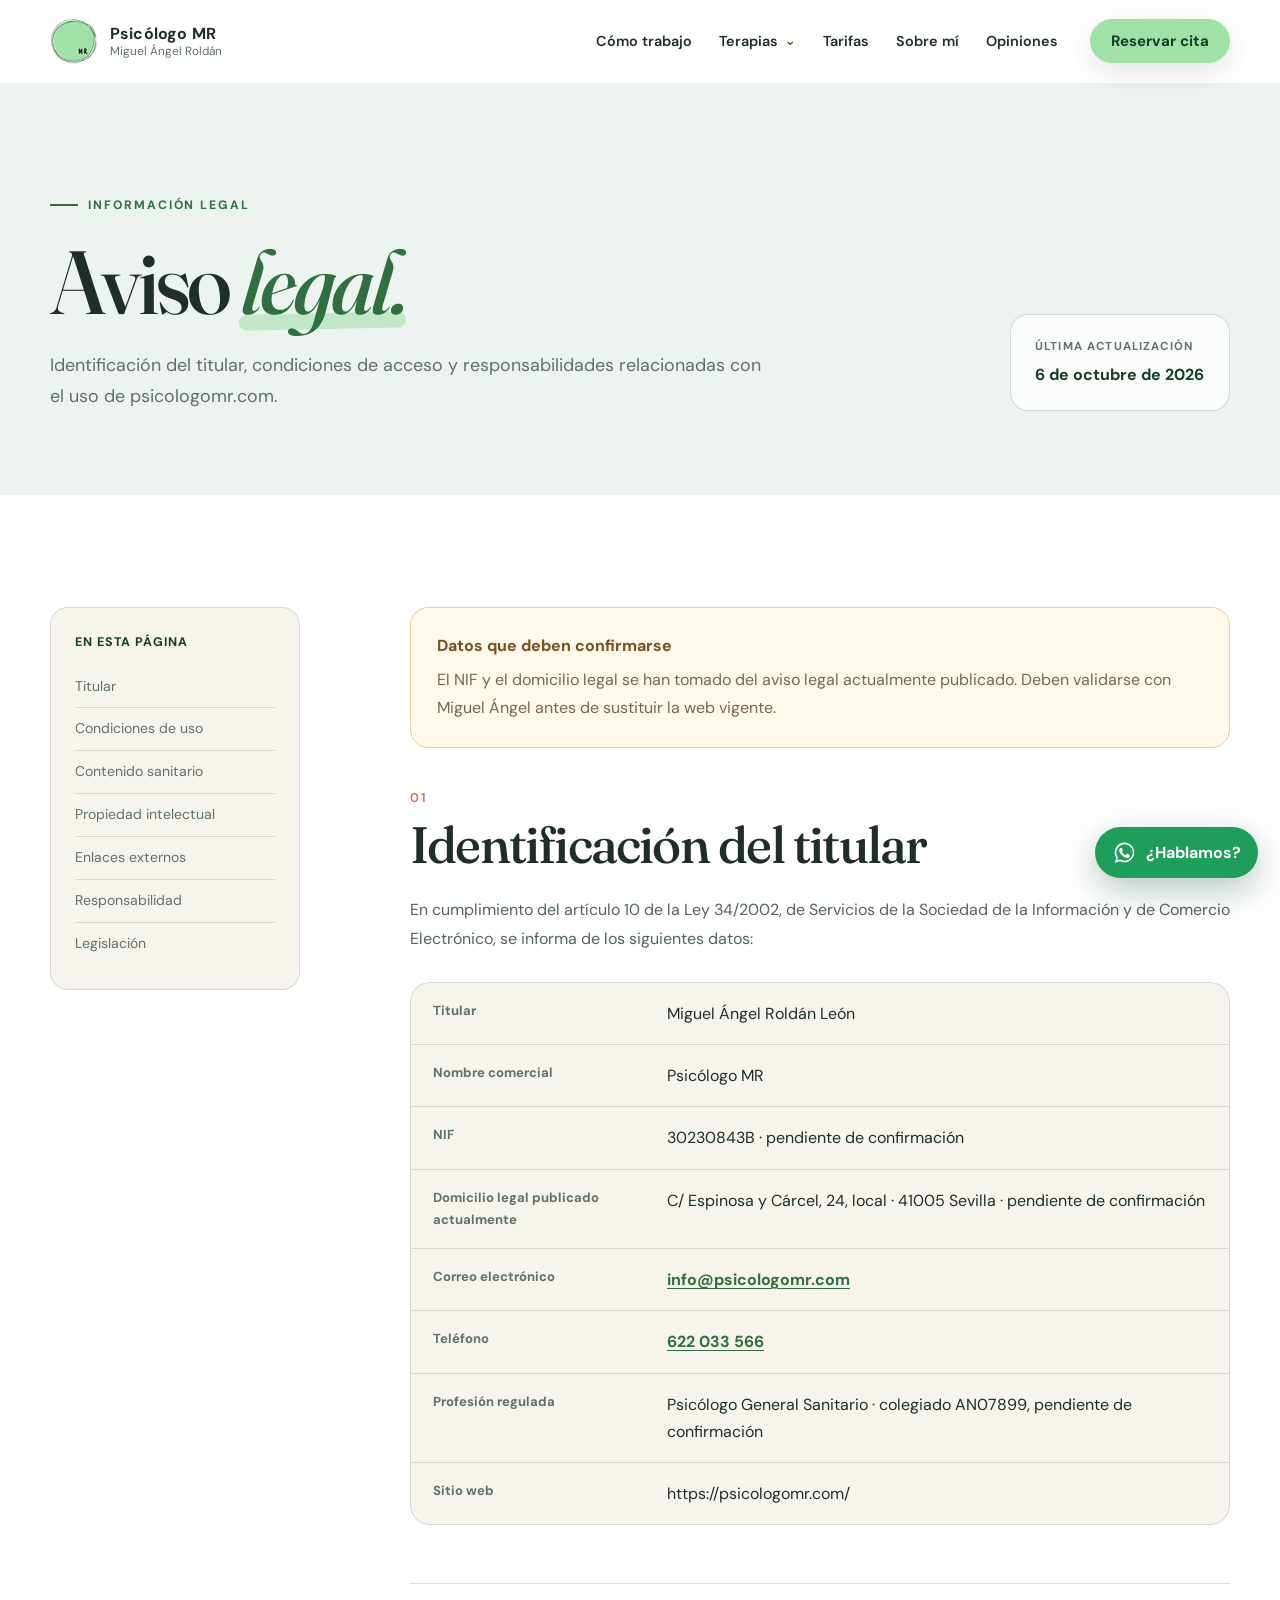
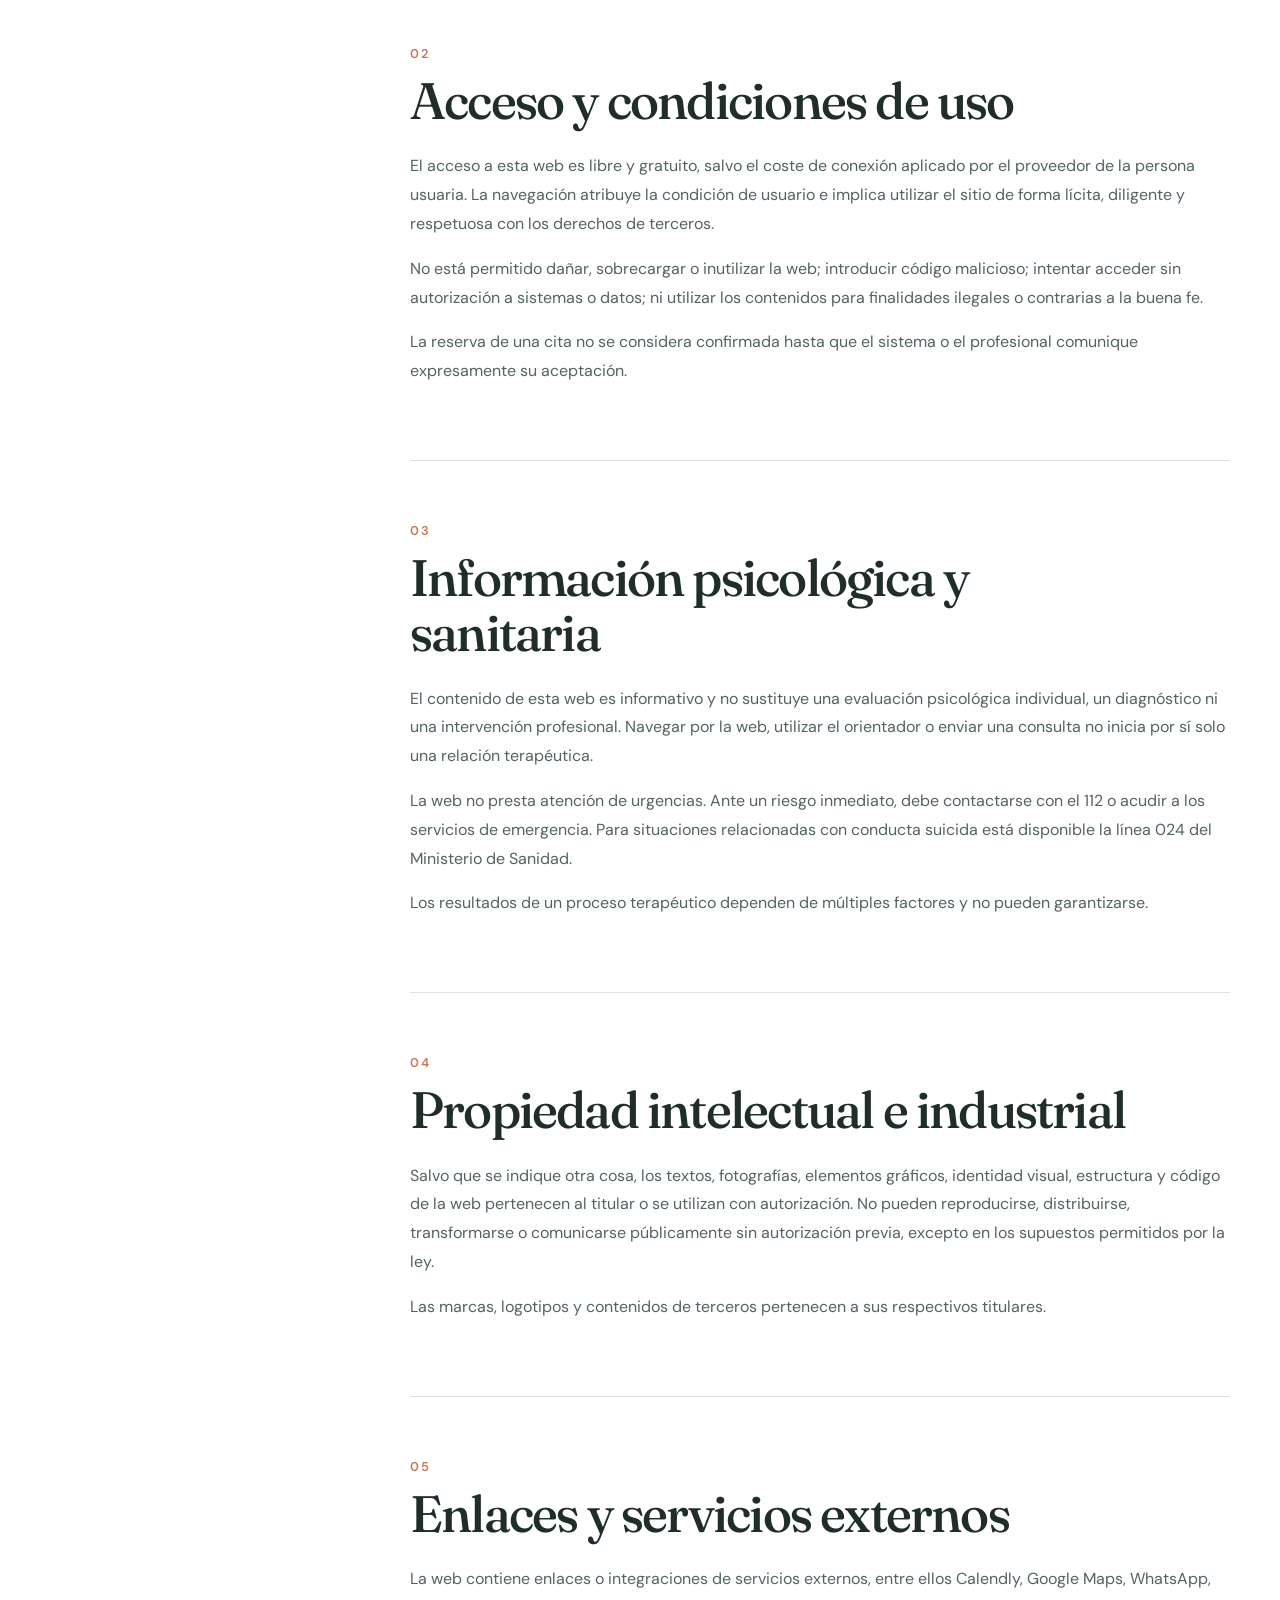
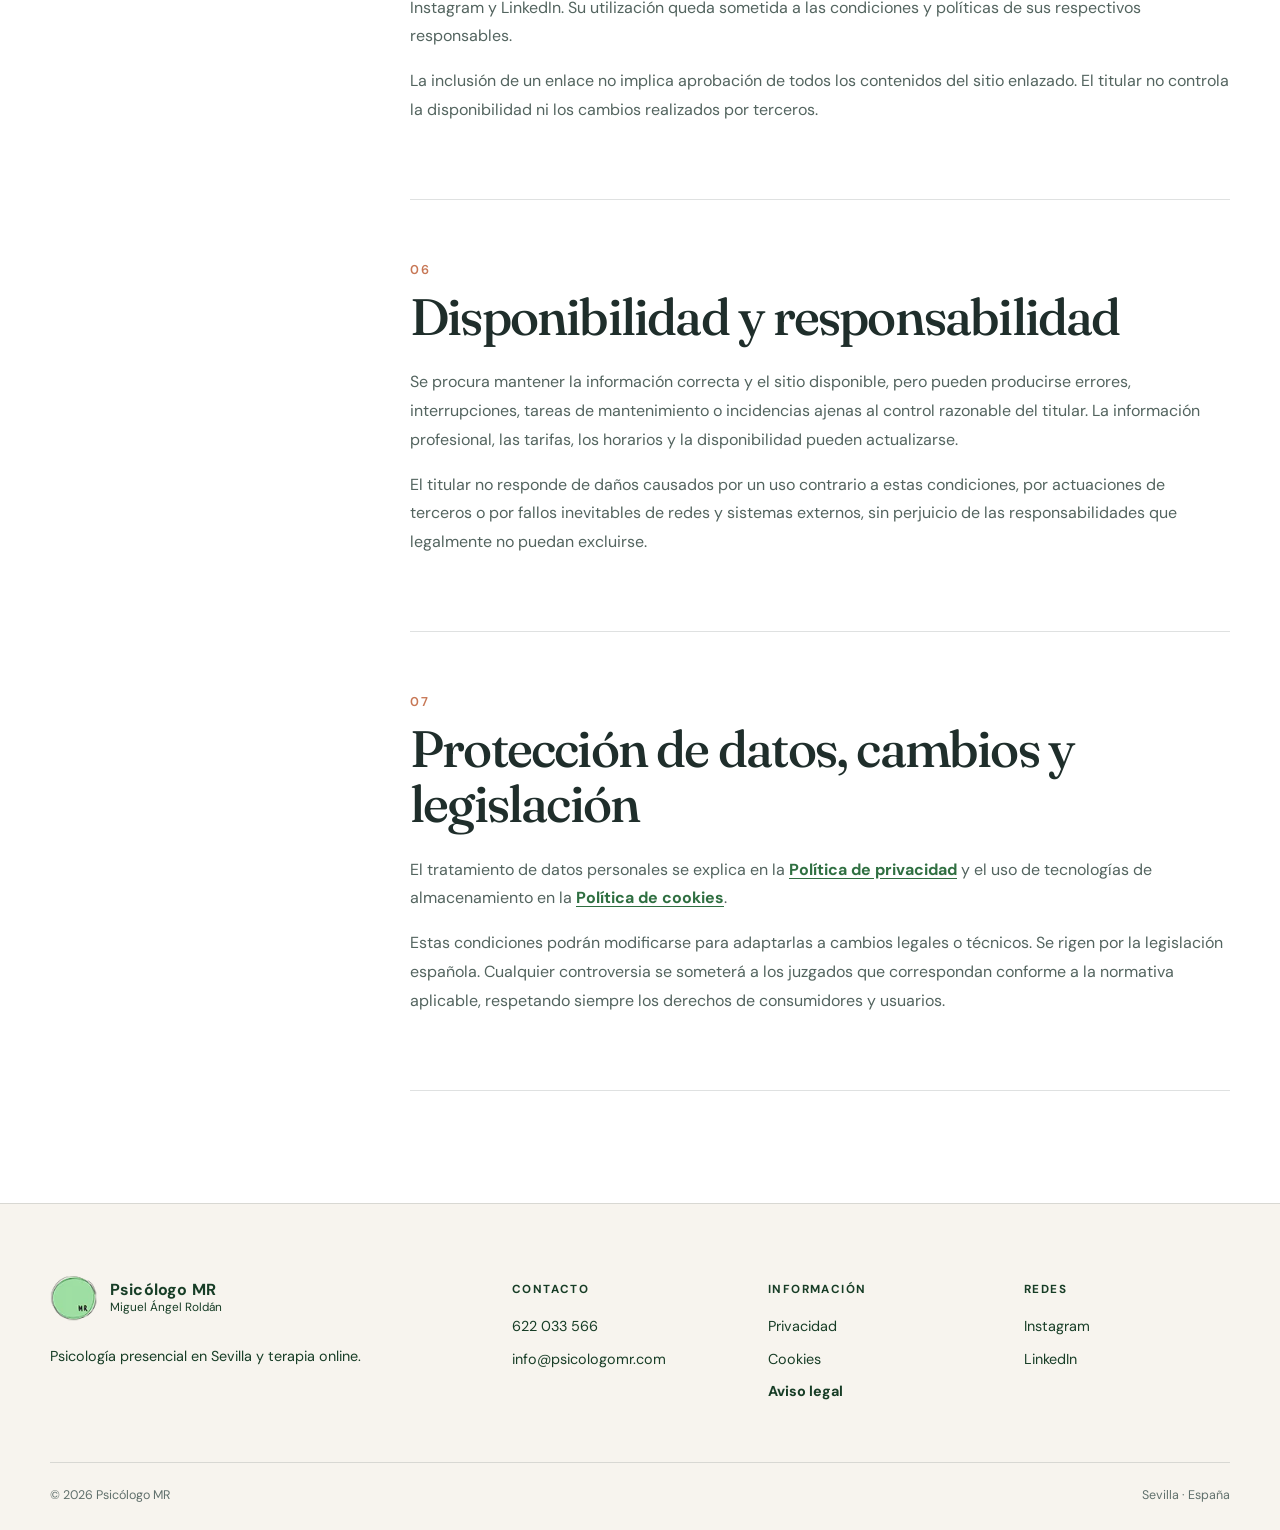
==== commit 5db0edff: "Add files via upload" ====
--- a/aviso-legal.html
+++ b/aviso-legal.html
@@ -10,7 +10,7 @@
   <link rel="canonical" href="https://psicologomr.com/aviso-legal.html">
   <link rel="preconnect" href="https://fonts.googleapis.com"><link rel="preconnect" href="https://fonts.gstatic.com" crossorigin>
   <link href="https://fonts.googleapis.com/css2?family=DM+Sans:wght@400;500;600;700&family=Fraunces:opsz,wght@9..144,500;9..144,600&display=swap" rel="stylesheet">
-  <link rel="icon" type="image/svg+xml" href="data:image/svg+xml,%3Csvg xmlns='http://www.w3.org/2000/svg' viewBox='0 0 64 64'%3E%3Crect width='64' height='64' rx='20' fill='%23285d52'/%3E%3Cpath d='M18 42V22h6l8 11 8-11h6v20h-6V31l-8 10-8-10v11z' fill='white'/%3E%3C/svg%3E"><link rel="stylesheet" href="css/style.css?v=20261007-3">
+  <link rel="icon" type="image/svg+xml" href="data:image/svg+xml,%3Csvg xmlns='http://www.w3.org/2000/svg' viewBox='0 0 64 64'%3E%3Crect width='64' height='64' rx='20' fill='%23a0e1a8'/%3E%3Cpath d='M18 42V22h6l8 11 8-11h6v20h-6V31l-8 10-8-10v11z' fill='white'/%3E%3C/svg%3E"><link rel="stylesheet" href="css/style.css?v=20261013-3">
 </head>
 <body class="legal-page">
   <a class="skip-link" href="#contenido">Saltar al contenido</a><div class="page-progress" aria-hidden="true"><span data-page-progress></span></div>
--- a/css/style.css
+++ b/css/style.css
@@ -3,9 +3,11 @@
    ========================================================== */
 
 :root {
-  --green: #285d52;
-  --green-dark: #173d36;
-  --mint: #a9d5c3;
+  --green: #a0e1a8;
+  --green-dark: #a0e1a8;
+  --mint: #a0e1a8;
+  --green-text: #2f6f41;
+  --green-ink: #173d26;
   --cream: #f7f4ee;
   --sand: #ece5d8;
   --ink: #1f2e2b;
@@ -14,7 +16,7 @@
   --focus: #0b62d6;
   --white: #fff;
   --line: rgba(31,46,43,.14);
-  --shadow: 0 24px 70px rgba(23,61,54,.12);
+  --shadow: 0 24px 70px rgba(23,61,38,.12);
   --serif: "Fraunces",Georgia,serif;
   --sans: "DM Sans",system-ui,sans-serif;
   --radius: 26px;
@@ -43,7 +45,7 @@
 }
 
 ::selection {
-  color: var(--green-dark);
+  color: var(--green-ink);
   background: var(--mint);
 }
 
@@ -184,7 +186,7 @@
 }
 
 .main-nav a:hover {
-  color: var(--green);
+  color: var(--green-text);
 }
 
 .main-nav a::after {
@@ -209,7 +211,7 @@
 
 .main-nav a[aria-current="location"],
 .main-nav > a[aria-current="page"] {
-  color: var(--green);
+  color: var(--green-text);
 }
 
 .nav-dropdown {
@@ -229,7 +231,7 @@
 }
 
 .nav-dropdown-toggle > span {
-  color: var(--green);
+  color: var(--green-text);
   font-size: .85rem;
   transition: transform .2s;
 }
@@ -241,7 +243,7 @@
 }
 
 .nav-dropdown-toggle[aria-current="page"] {
-  color: var(--green);
+  color: var(--green-text);
 }
 
 .nav-submenu {
@@ -292,8 +294,8 @@
 
 .main-nav .nav-submenu a:hover,
 .main-nav .nav-submenu a[aria-current="page"] {
-  color: var(--green-dark);
-  background: rgba(169,213,195,.28);
+  color: var(--green-ink);
+  background: rgba(160,225,168,.28);
 }
 
 .menu-toggle {
@@ -348,7 +350,7 @@
 
 .button:hover {
   background: var(--green-dark);
-  border-color: var(--green-dark);
+  border-color: var(--green-ink);
   box-shadow: 0 14px 34px rgba(23,61,54,.2);
   transform: translateY(-2px);
 }
@@ -360,7 +362,7 @@
 
 .button-ghost {
   background: transparent;
-  color: var(--green);
+  color: var(--green-text);
 }
 
 .button-ghost:hover {
@@ -370,13 +372,13 @@
 .button-light {
   background: #fff;
   border-color: #fff;
-  color: var(--green-dark);
+  color: var(--green-ink);
 }
 
 .button-light:hover {
   background: var(--cream);
   border-color: var(--cream);
-  color: var(--green-dark);
+  color: var(--green-ink);
 }
 
 .button-outline-light {
@@ -387,7 +389,7 @@
 
 .button-outline-light:hover {
   background: #fff;
-  color: var(--green-dark);
+  color: var(--green-ink);
   border-color: #fff;
 }
 
@@ -418,7 +420,7 @@
   letter-spacing: .16em;
   font-size: .76rem;
   font-weight: 700;
-  color: var(--green);
+  color: var(--green-text);
 }
 
 .eyebrow span {
@@ -447,7 +449,7 @@
 h1 em {
   position: relative;
   z-index: 0;
-  color: var(--green);
+  color: var(--green-text);
   font-style: italic;
   white-space: nowrap;
 }
@@ -461,7 +463,7 @@
   bottom: .08em;
   height: .18em;
   border-radius: 999px;
-  background: rgba(169,213,195,.55);
+  background: rgba(160,225,168,.55);
   transform: rotate(-1.2deg);
 }
 
@@ -499,7 +501,7 @@
 }
 
 .google-proof:hover .google-proof-link {
-  color: var(--green-dark);
+  color: var(--green-ink);
 }
 
 .google-name {
@@ -522,7 +524,7 @@
 
 .google-proof-link {
   margin-left: 5px;
-  color: var(--green);
+  color: var(--green-text);
   font-weight: 700;
   text-decoration: underline;
   text-underline-offset: 4px;
@@ -615,7 +617,8 @@
   border: 1px solid rgba(255,255,255,.65);
   border-radius: 20px;
   color: #fff;
-  background: rgba(23,61,54,.76);
+  color: var(--green-ink);
+  background: rgba(160,225,168,.92);
   box-shadow: 0 18px 50px rgba(23,61,54,.2);
   backdrop-filter: blur(14px);
 }
@@ -723,7 +726,7 @@
 }
 
 .support-card-green {
-  border-color: var(--green);
+  border-color: var(--green-text);
   background: var(--green);
   color: #fff;
 }
@@ -737,14 +740,14 @@
 }
 
 .support-card-mint {
-  background: #dbeee6;
+  background: #e3f4e6;
 }
 
 .support-number {
   position: absolute;
   top: 28px;
   left: 32px;
-  color: var(--green);
+  color: var(--green-text);
   font-family: var(--serif);
   font-weight: 600;
 }
@@ -877,13 +880,13 @@
 
 .guide-option:hover {
   transform: translateY(-2px);
-  border-color: rgba(169,213,195,.65);
+  border-color: rgba(160,225,168,.65);
   background: rgba(255,255,255,.08);
 }
 
 .guide-option:has(input:checked) {
   border-color: var(--mint);
-  background: rgba(169,213,195,.14);
+  background: rgba(160,225,168,.14);
   box-shadow: inset 0 0 0 1px var(--mint);
 }
 
@@ -1142,7 +1145,7 @@
 .service-card.featured {
   background: var(--green);
   color: #fff;
-  border-color: var(--green);
+  border-color: var(--green-text);
 }
 
 .service-card.warm {
@@ -1170,8 +1173,8 @@
   height: 60px;
   border: 1px solid var(--line);
   border-radius: 50%;
-  color: var(--green);
-  background: rgba(169,213,195,.18);
+  color: var(--green-text);
+  background: rgba(160,225,168,.18);
 }
 
 .service-card.featured .service-icon {
@@ -1197,7 +1200,7 @@
 
 .service-match {
   margin: 0 0 13px !important;
-  color: var(--green) !important;
+  color: var(--green-text) !important;
   font: italic 500 1.03rem/1.35 var(--serif);
 }
 
@@ -1382,7 +1385,7 @@
 }
 
 .price-card-featured .price-label {
-  color: var(--green-dark);
+  color: var(--green-ink);
 }
 
 .price {
@@ -1402,7 +1405,7 @@
 }
 
 .price-card-featured .price span {
-  color: var(--green-dark);
+  color: var(--green-ink);
 }
 
 .price-card ul {
@@ -1426,7 +1429,7 @@
 }
 
 .price-card-featured li::before {
-  color: var(--green);
+  color: var(--green-text);
 }
 
 .price-card .button {
@@ -1435,7 +1438,7 @@
 }
 
 .price-card:not(.price-card-featured) .button-light {
-  color: var(--green-dark);
+  color: var(--green-ink);
 }
 
 .practice-grid {
@@ -1726,7 +1729,7 @@
 }
 
 .arrival-info a {
-  color: var(--green);
+  color: var(--green-text);
   font-weight: 700;
   text-underline-offset: 3px;
 }
@@ -1757,7 +1760,7 @@
 }
 
 .embed-heading strong {
-  color: var(--green-dark);
+  color: var(--green-ink);
   font-size: .9rem;
 }
 
@@ -1803,7 +1806,7 @@
   height: 72px;
   margin-bottom: 26px;
   border-radius: 50%;
-  background: #dbeee6;
+  background: #e3f4e6;
 }
 
 .map-marker::before {
@@ -1896,7 +1899,7 @@
   height: 42px;
   border-radius: 50%;
   background: var(--mint);
-  color: var(--green-dark);
+  color: var(--green-ink);
   font-weight: 700;
 }
 
@@ -1964,7 +1967,7 @@
 
 .text-link {
   font-weight: 700;
-  color: var(--green);
+  color: var(--green-text);
   text-underline-offset: 6px;
 }
 
@@ -1976,7 +1979,7 @@
   display: inline-flex;
   align-items: center;
   gap: 11px;
-  color: var(--green);
+  color: var(--green-text);
   font-weight: 700;
   text-decoration: underline;
   text-decoration-thickness: 1px;
@@ -2123,7 +2126,7 @@
 }
 
 .trajectory-footer strong {
-  color: var(--green-dark);
+  color: var(--green-ink);
   font-family: var(--serif);
   font-size: 1rem;
 }
@@ -2147,7 +2150,7 @@
   padding: 8px 12px;
   border: 1px solid var(--line);
   border-radius: 999px;
-  color: var(--green-dark);
+  color: var(--green-ink);
   background: var(--cream);
   font-size: .76rem;
   font-weight: 700;
@@ -2184,7 +2187,7 @@
 }
 
 .breadcrumb a {
-  color: var(--green);
+  color: var(--green-text);
   text-underline-offset: 4px;
 }
 
@@ -2250,7 +2253,8 @@
   border: 1px solid rgba(255,255,255,.65);
   border-radius: 18px;
   color: #fff;
-  background: rgba(23,61,54,.84);
+  color: var(--green-ink);
+  background: rgba(160,225,168,.92);
   box-shadow: 0 20px 50px rgba(23,61,54,.2);
   backdrop-filter: blur(14px);
 }
@@ -2328,7 +2332,7 @@
   padding: 30px 32px;
   border-radius: 0 var(--radius) var(--radius) 0;
   border-left: 4px solid var(--warm);
-  color: var(--green-dark);
+  color: var(--green-ink);
   background: var(--cream);
   font-family: var(--serif);
   font-size: 1.5rem;
@@ -2390,9 +2394,9 @@
   place-items: center;
   width: 70px;
   height: 32px;
-  border: 1px solid rgba(169,213,195,.45);
+  border: 1px solid rgba(160,225,168,.45);
   border-radius: 999px;
-  color: var(--green-dark);
+  color: var(--green-ink);
   background: var(--mint);
   font-size: .72rem;
   font-weight: 700;
@@ -2430,7 +2434,7 @@
 
 .cv-license {
   padding: 32px;
-  color: var(--green-dark);
+  color: var(--green-ink);
   background: var(--mint);
 }
 
@@ -2566,7 +2570,7 @@
 .therapy-hero {
   padding: 82px 0 90px;
   background:
-    radial-gradient(circle at 12% 88%,rgba(169,213,195,.28),transparent 25%),
+    radial-gradient(circle at 12% 88%,rgba(160,225,168,.28),transparent 25%),
     var(--cream);
 }
 
@@ -2604,7 +2608,7 @@
   width: 23px;
   height: 23px;
   border-radius: 50%;
-  color: var(--green-dark);
+  color: var(--green-ink);
   background: var(--mint);
   font-size: .72rem;
   font-weight: 700;
@@ -2627,9 +2631,9 @@
   bottom: -80px;
   width: 210px;
   height: 210px;
-  border: 1px solid rgba(169,213,195,.2);
+  border: 1px solid rgba(160,225,168,.2);
   border-radius: 50%;
-  box-shadow: 0 0 0 28px rgba(169,213,195,.04),0 0 0 56px rgba(169,213,195,.03);
+  box-shadow: 0 0 0 28px rgba(160,225,168,.04),0 0 0 56px rgba(160,225,168,.03);
 }
 
 .therapy-start-label {
@@ -2679,7 +2683,7 @@
 }
 
 .therapy-facts {
-  color: var(--green-dark);
+  color: var(--green-ink);
   background: var(--mint);
 }
 
@@ -2736,7 +2740,7 @@
 }
 
 .therapy-needs-grid article:nth-child(3) {
-  background: rgba(169,213,195,.35);
+  background: rgba(160,225,168,.35);
 }
 
 .therapy-needs-grid article:hover {
@@ -2878,7 +2882,7 @@
 }
 
 .therapy-professional {
-  background: rgba(169,213,195,.2);
+  background: rgba(160,225,168,.2);
 }
 
 .therapy-professional-grid {
@@ -3024,7 +3028,7 @@
 }
 
 .couple-voices blockquote:nth-child(2) {
-  background: rgba(169,213,195,.24);
+  background: rgba(160,225,168,.24);
 }
 
 .couple-voices span {
@@ -3062,7 +3066,7 @@
 }
 
 .couple-needs-grid article:nth-child(3) {
-  background: rgba(169,213,195,.35);
+  background: rgba(160,225,168,.35);
 }
 
 .couple-no-blame {
@@ -3123,7 +3127,7 @@
 .couple-process-list small {
   display: block;
   margin-top: 70px;
-  color: var(--green);
+  color: var(--green-text);
   text-transform: uppercase;
   letter-spacing: .12em;
   font-size: .66rem;
@@ -3192,7 +3196,7 @@
 }
 
 .couple-first-session {
-  background: rgba(169,213,195,.2);
+  background: rgba(160,225,168,.2);
 }
 
 .couple-final {
@@ -3206,7 +3210,7 @@
 .family-hero {
   padding: 82px 0 90px;
   background:
-    radial-gradient(circle at 86% 25%,rgba(169,213,195,.34),transparent 28%),
+    radial-gradient(circle at 86% 25%,rgba(160,225,168,.34),transparent 28%),
     var(--cream);
 }
 
@@ -3236,7 +3240,7 @@
   border: 1px solid var(--line);
   border-radius: 34px;
   background:
-    radial-gradient(circle at 50% 46%,rgba(169,213,195,.24),transparent 42%),
+    radial-gradient(circle at 50% 46%,rgba(160,225,168,.24),transparent 42%),
     linear-gradient(145deg,#fff 0%,#f5f8f5 100%);
   box-shadow: var(--shadow);
 }
@@ -3255,7 +3259,7 @@
 
 .family-system-label {
   margin: 0;
-  color: var(--green);
+  color: var(--green-text);
   text-align: center;
   text-transform: uppercase;
   letter-spacing: .14em;
@@ -3308,7 +3312,7 @@
   padding: 12px;
   border: 1px solid rgba(40,93,82,.18);
   border-radius: 50%;
-  color: var(--green-dark);
+  color: var(--green-ink);
   background: rgba(255,255,255,.94);
   box-shadow: 0 12px 32px rgba(23,61,54,.1);
   text-align: center;
@@ -3321,7 +3325,7 @@
 
 .family-node small {
   margin: 0;
-  color: var(--green);
+  color: var(--green-text);
   font: 700 .58rem/1 var(--sans);
   letter-spacing: .12em;
 }
@@ -3338,7 +3342,7 @@
   color: #fff;
   border-color: rgba(255,255,255,.28);
   background: linear-gradient(145deg,var(--green),var(--green-dark));
-  box-shadow: 0 18px 42px rgba(23,61,54,.25),0 0 0 9px rgba(169,213,195,.2);
+  box-shadow: 0 18px 42px rgba(23,61,54,.25),0 0 0 9px rgba(160,225,168,.2);
   transform: translate(-50%,-50%);
 }
 
@@ -3416,7 +3420,7 @@
 
 .family-needs-grid article:nth-child(1),
 .family-needs-grid article:nth-child(5) {
-  background: rgba(169,213,195,.28);
+  background: rgba(160,225,168,.28);
 }
 
 .family-needs-grid article:nth-child(3) {
@@ -3523,7 +3527,7 @@
 }
 
 .family-process-grid li:nth-child(2) {
-  color: var(--green-dark);
+  color: var(--green-ink);
   background: var(--mint);
 }
 
@@ -3535,7 +3539,7 @@
 
 .family-process-grid li:nth-child(2) > span,
 .family-process-grid li:nth-child(2) small {
-  color: var(--green);
+  color: var(--green-text);
 }
 
 .family-process-grid small {
@@ -3565,7 +3569,7 @@
 }
 
 .family-first-session {
-  background: rgba(169,213,195,.18);
+  background: rgba(160,225,168,.18);
 }
 
 .family-final {
@@ -3580,7 +3584,7 @@
 
 .method-hero {
   padding: 72px 0 88px;
-  background: radial-gradient(circle at 88% 18%,rgba(169,213,195,.4),transparent 28%),var(--cream);
+  background: radial-gradient(circle at 88% 18%,rgba(160,225,168,.4),transparent 28%),var(--cream);
 }
 
 .method-hero-grid {
@@ -3681,7 +3685,7 @@
 }
 
 .method-pillars-grid article:nth-child(2),
-.method-pillars-grid article:nth-child(3) { background: rgba(169,213,195,.25); }
+.method-pillars-grid article:nth-child(3) { background: rgba(160,225,168,.25); }
 .method-pillars-grid article > span { color: var(--warm); font-size: .7rem; font-weight: 700; }
 .method-pillars-grid h3 { margin: 86px 0 13px; font: 500 1.65rem/1.15 var(--serif); }
 .method-pillars-grid p { margin: 0; color: var(--muted); }
@@ -3697,10 +3701,10 @@
   background: rgba(255,255,255,.05);
 }
 
-.method-process-list li:nth-child(2) { color: var(--green-dark); background: var(--mint); }
+.method-process-list li:nth-child(2) { color: var(--green-ink); background: var(--mint); }
 .method-process-list li > span { color: var(--mint); font-size: .7rem; font-weight: 700; }
 .method-process-list li:nth-child(2) > span,
-.method-process-list li:nth-child(2) small { color: var(--green); }
+.method-process-list li:nth-child(2) small { color: var(--green-text); }
 .method-process-list small { display: block; margin-top: 72px; color: #fff; text-transform: uppercase; letter-spacing: .12em; font-size: .64rem; font-weight: 700; }
 .method-process-list h3 { margin: 8px 0 13px; font: 500 1.45rem/1.15 var(--serif); }
 .method-process-list p { margin: 0; color: rgba(255,255,255,.65); }
@@ -3726,7 +3730,7 @@
 }
 
 .method-first-list li:first-child { padding-top: 0; }
-.method-first-list li > span { display: grid; place-items: center; width: 42px; height: 42px; border-radius: 50%; color: var(--green-dark); background: var(--mint); font-weight: 700; }
+.method-first-list li > span { display: grid; place-items: center; width: 42px; height: 42px; border-radius: 50%; color: var(--green-ink); background: var(--mint); font-weight: 700; }
 .method-first-list div { display: flex; flex-direction: column; }
 .method-first-list strong { font: 500 1.42rem/1.25 var(--serif); }
 .method-first-list small { margin-top: 6px; color: var(--muted); font-size: .84rem; }
@@ -3741,12 +3745,12 @@
   background: rgba(255,255,255,.06);
 }
 
-.method-expect-card-light { color: var(--green-dark); background: var(--mint); }
+.method-expect-card-light { color: var(--green-ink); background: var(--mint); }
 .method-expect-card ul { margin: 25px 0 0; padding: 0; list-style: none; }
 .method-expect-card li { position: relative; padding: 13px 0 13px 29px; border-bottom: 1px solid rgba(255,255,255,.14); }
 .method-expect-card-light li { border-color: rgba(23,61,54,.14); }
 .method-expect-card li::before { content: "✓"; position: absolute; left: 0; color: var(--mint); font-weight: 700; }
-.method-expect-card-light li::before { color: var(--green); }
+.method-expect-card-light li::before { color: var(--green-text); }
 .method-fit { display: grid; grid-template-columns: 1fr 1fr; gap: 90px; }
 .method-fit > div:last-child > p { margin-top: 0; color: var(--muted); }
 .method-final { padding: 86px 0; color: #fff; background: var(--green-dark); }
@@ -3762,7 +3766,7 @@
   overflow: hidden;
   padding: 76px 0 86px;
   color: #fff;
-  background: linear-gradient(115deg,rgba(23,61,54,.98),rgba(30,75,66,.94)),var(--green-dark);
+  background: var(--green);
 }
 
 .police-hero-grid {
@@ -3834,7 +3838,7 @@
   right: -90px;
   width: 210px;
   height: 210px;
-  border: 1px solid rgba(169,213,195,.22);
+  border: 1px solid rgba(160,225,168,.22);
   border-radius: 50%;
 }
 
@@ -3933,7 +3937,7 @@
   align-items: start;
   padding: 18px;
   border-radius: 16px;
-  color: var(--green-dark);
+  color: var(--green-ink);
   background: var(--mint);
 }
 
@@ -3957,7 +3961,7 @@
   place-items: center;
   min-height: 90px;
   border-right: 1px solid var(--line);
-  color: var(--green-dark);
+  color: var(--green-ink);
   font: 500 1.04rem/1.2 var(--serif);
 }
 
@@ -3979,7 +3983,7 @@
 .police-key-grid h3 { margin: 88px 0 14px; font: 500 1.65rem/1.15 var(--serif); }
 .police-key-grid p { margin: 0; color: var(--muted); }
 
-.police-phases { color: #fff; background: #1c4a42; }
+.police-phases { color: var(--green-ink); background: var(--green); }
 .police-phases .section-heading > p { color: rgba(255,255,255,.68); }
 
 .police-phase-list {
@@ -4036,7 +4040,7 @@
 }
 
 .police-training-grid article:nth-child(3),
-.police-training-grid article:nth-child(6) { background: rgba(169,213,195,.28); }
+.police-training-grid article:nth-child(6) { background: rgba(160,225,168,.28); }
 .police-training-grid h3 { margin: 62px 0 10px; font: 500 1.4rem/1.2 var(--serif); }
 .police-training-grid p { margin: 0; color: var(--muted); font-size: .9rem; }
 
@@ -4060,7 +4064,7 @@
   flex: 0 0 27px;
   height: 27px;
   border-radius: 50%;
-  color: var(--green-dark);
+  color: var(--green-ink);
   background: var(--mint);
   font-weight: 800;
 }
@@ -4082,7 +4086,7 @@
   place-items: center;
   min-height: 350px;
   border-radius: 24px;
-  background: linear-gradient(rgba(169,213,195,.08) 1px,transparent 1px),linear-gradient(90deg,rgba(169,213,195,.08) 1px,transparent 1px),var(--green-dark);
+  background: linear-gradient(rgba(160,225,168,.08) 1px,transparent 1px),linear-gradient(90deg,rgba(160,225,168,.08) 1px,transparent 1px),var(--green-dark);
   background-size: 34px 34px;
 }
 
@@ -4122,7 +4126,7 @@
 
 .police-simulation-steps span { display: flex; flex-direction: column; gap: 7px; padding: 20px 10px 0 0; color: var(--muted); font-size: .75rem; }
 .police-simulation-steps b { color: var(--warm); font-size: .68rem; }
-.police-pricing { color: #fff; background: #285d52; }
+.police-pricing { color: #fff; background: var(--green); }
 .police-pricing .section-heading > p { color: rgba(255,255,255,.7); }
 .police-pricing-grid { display: grid; grid-template-columns: repeat(2,1fr); gap: 18px; }
 
@@ -4130,7 +4134,7 @@
   padding: 42px;
   border: 1px solid rgba(255,255,255,.2);
   border-radius: 26px;
-  color: var(--green-dark);
+  color: var(--green-ink);
   background: #fff;
 }
 
@@ -4313,7 +4317,7 @@
   height: 38px;
   border-radius: 50%;
   background: var(--mint);
-  color: var(--green-dark);
+  color: var(--green-ink);
   font-weight: 700;
 }
 
@@ -4348,12 +4352,12 @@
   content: "✓";
   position: absolute;
   left: 0;
-  color: var(--green);
+  color: var(--green-text);
   font-weight: 700;
 }
 
 .booking-help a {
-  color: var(--green);
+  color: var(--green-text);
   font-weight: 700;
 }
 
@@ -4398,7 +4402,7 @@
   padding: 56px;
   text-align: center;
   background:
-    radial-gradient(circle at 50% 20%,rgba(169,213,195,.34),transparent 36%),
+    radial-gradient(circle at 50% 20%,rgba(160,225,168,.34),transparent 36%),
     #fff;
 }
 
@@ -4414,7 +4418,7 @@
 .calendar-start h3 {
   max-width: 460px;
   margin: 0;
-  color: var(--green-dark);
+  color: var(--green-ink);
   font: 600 clamp(2rem,4vw,3rem)/1.08 var(--serif);
 }
 
@@ -4438,7 +4442,7 @@
   place-items: center;
   border: 2px solid var(--green);
   border-radius: 18px;
-  color: var(--green);
+  color: var(--green-text);
   background: #fff;
   box-shadow: 0 16px 35px rgba(23,61,54,.12);
 }
@@ -4613,12 +4617,12 @@
 }
 
 .urgent-help p a {
-  color: var(--green-dark);
+  color: var(--green-ink);
   font-weight: 800;
 }
 
 .urgent-help-link {
-  color: var(--green);
+  color: var(--green-text);
   font-size: .85rem;
   font-weight: 700;
   text-underline-offset: 4px;
@@ -4652,7 +4656,7 @@
   right: 10px;
   font-family: var(--sans);
   font-weight: 400;
-  color: var(--green);
+  color: var(--green-text);
 }
 
 .accordion details[open] summary::after {
@@ -4715,7 +4719,7 @@
 }
 
 .legal-hero h1 em {
-  color: var(--green);
+  color: var(--green-text);
   font-weight: 500;
 }
 
@@ -4746,7 +4750,7 @@
 
 .legal-meta strong {
   margin-top: 5px;
-  color: var(--green-dark);
+  color: var(--green-ink);
 }
 
 .legal-section {
@@ -4774,7 +4778,7 @@
 
 .legal-index strong {
   margin-bottom: 12px;
-  color: var(--green-dark);
+  color: var(--green-ink);
   font-size: .78rem;
   letter-spacing: .08em;
   text-transform: uppercase;
@@ -4819,7 +4823,7 @@
 }
 
 .legal-content a {
-  color: var(--green);
+  color: var(--green-text);
   font-weight: 700;
   text-underline-offset: 3px;
 }
@@ -4986,8 +4990,8 @@
 }
 
 .site-footer {
-  background: #122d28;
-  color: #fff;
+  background: var(--green);
+  color: var(--green-ink);
   padding: 70px 0 24px;
 }
 
@@ -5079,7 +5083,7 @@
   padding: 0;
   border: 1px solid var(--line);
   border-radius: 50%;
-  color: var(--green-dark);
+  color: var(--green-ink);
   background: rgba(255,255,255,.94);
   box-shadow: 0 12px 35px rgba(23,61,54,.16);
   font: 700 1.1rem/1 var(--sans);
@@ -5170,7 +5174,7 @@
   .main-nav a[aria-current="location"] {
     padding-left: 16px;
     border-radius: 10px;
-    background: rgba(169,213,195,.28);
+    background: rgba(160,225,168,.28);
   }
 
   .nav-dropdown {
@@ -5189,7 +5193,7 @@
   .nav-dropdown-toggle[aria-current="page"] {
     padding-left: 16px;
     border-radius: 10px;
-    background: rgba(169,213,195,.28);
+    background: rgba(160,225,168,.28);
   }
 
   .nav-submenu {
@@ -5468,15 +5472,35 @@
   }
 
   .photo-note {
-    left: 16px;
-    bottom: 16px;
+    right: 12px;
+    bottom: 12px;
+    left: auto;
+    gap: 8px;
+    padding: 9px 12px;
+    border-radius: 14px;
   }
 
   .hero-method {
-    top: 16px;
-    right: 16px;
-    width: min(230px,calc(100% - 32px));
-    padding: 14px 16px;
+    top: 12px;
+    right: 12px;
+    bottom: auto;
+    left: auto;
+    width: min(155px,calc(100% - 24px));
+    padding: 9px 11px;
+    border-radius: 14px;
+  }
+
+  .hero-method span {
+    margin-bottom: 2px;
+    font-size: .56rem;
+    letter-spacing: .1em;
+  }
+
+  .hero-method strong {
+    font-family: var(--sans);
+    font-size: .72rem;
+    font-weight: 700;
+    line-height: 1.22;
   }
 
   .recognition {
@@ -5499,11 +5523,26 @@
 
   .support-card {
     min-height: 0;
-    padding: 28px;
+    padding: 68px 24px 24px;
   }
 
   .support-number {
-    left: 28px;
+    top: 20px;
+    left: 24px;
+    display: grid;
+    place-items: center;
+    width: 34px;
+    height: 34px;
+    border: 1px solid currentColor;
+    border-radius: 50%;
+    font-family: var(--sans);
+    font-size: .7rem;
+    line-height: 1;
+  }
+
+  .support-card h3 {
+    margin-bottom: 10px;
+    font-size: 1.55rem;
   }
 
   .support-cta {
@@ -6242,7 +6281,11 @@
 /* Móviles pequeños */
 @media (max-width: 480px) {
   .hero-photo-wrap {
-    height: 280px;
+    height: 320px;
+  }
+
+  .hero-photo {
+    object-position: 50% 35%;
   }
 
   .hero-copy {
@@ -6618,3 +6661,230 @@
 
 }
 
+/* ==========================================================
+   19. PALETA EXACTA DEL LOGOTIPO
+   El verde #a0e1a8 se usa en las superficies principales.
+   El texto pasa a verde oscuro para conservar el contraste.
+   ========================================================== */
+
+.skip-link,
+.button,
+.hero-method,
+.profile-portrait-card,
+.mobile-actions .mobile-actions-book,
+.police-price-tag {
+  color: var(--green-ink);
+}
+
+.button:hover,
+.button-ghost:hover {
+  color: var(--green-ink);
+}
+
+.button-outline-light {
+  color: var(--green-ink);
+  border-color: rgba(23,61,38,.42);
+}
+
+.button-outline-light:hover {
+  color: var(--green-ink);
+  border-color: var(--green-ink);
+}
+
+:is(
+  .band,
+  .support-card-green,
+  .therapy-guide,
+  .choice-fit,
+  .service-card.featured,
+  .first-step-strip,
+  .practical,
+  .trajectory-heading,
+  .profile-facts,
+  .cv-section,
+  .profile-closing,
+  .therapy-start-card,
+  .therapy-process,
+  .therapy-final,
+  .couple-dialogue-top,
+  .couple-no-blame,
+  .couple-outcomes-grid article:nth-child(2),
+  .family-node-center,
+  .family-perspective,
+  .family-process,
+  .family-final,
+  .method-map-card,
+  .method-values,
+  .method-process,
+  .method-expectations,
+  .method-final,
+  .police-hero,
+  .police-phases,
+  .police-ethics,
+  .police-camera,
+  .police-pricing,
+  .police-final,
+  .reviews,
+  .calendar-top,
+  .final-cta,
+  .legal-table th,
+  .site-footer
+) {
+  color: var(--green-ink) !important;
+}
+
+:is(
+  .band,
+  .support-card-green,
+  .therapy-guide,
+  .choice-fit,
+  .service-card.featured,
+  .first-step-strip,
+  .practical,
+  .trajectory-heading,
+  .profile-facts,
+  .cv-section,
+  .profile-closing,
+  .therapy-start-card,
+  .therapy-process,
+  .therapy-final,
+  .couple-dialogue-top,
+  .couple-no-blame,
+  .couple-outcomes-grid article:nth-child(2),
+  .family-node-center,
+  .family-perspective,
+  .family-process,
+  .family-final,
+  .method-map-card,
+  .method-values,
+  .method-process,
+  .method-expectations,
+  .method-final,
+  .police-hero,
+  .police-phases,
+  .police-ethics,
+  .police-camera,
+  .police-pricing,
+  .police-final,
+  .reviews,
+  .calendar-top,
+  .final-cta,
+  .legal-table th,
+  .site-footer
+) :is(h1,h2,h3,h4,p,a,span,small,strong,li,summary,label,button,th,td) {
+  color: inherit !important;
+}
+
+:is(
+  .therapy-guide,
+  .first-step-strip,
+  .practical,
+  .profile-facts,
+  .cv-section,
+  .therapy-process,
+  .family-perspective,
+  .family-process,
+  .method-process,
+  .police-phases,
+  .police-ethics
+) :is(.guide-option,.price-card,.therapy-process-list,.family-process-grid li,.police-phase-list li) {
+  border-color: rgba(23,61,38,.22);
+}
+
+/* Correcciones de contraste y separación de la portada */
+
+.hero-method span {
+  color: var(--green-ink);
+}
+
+.first-step-strip {
+  color: var(--ink) !important;
+  background: var(--cream);
+  border-top: 1px solid var(--line);
+  border-bottom: 1px solid var(--line);
+}
+
+.first-step-strip :is(h2,p,strong,small,a,span) {
+  color: inherit !important;
+}
+
+.first-step-list {
+  border-top-color: rgba(23,61,38,.18);
+}
+
+.first-step-list li {
+  border-bottom-color: rgba(23,61,38,.18);
+}
+
+.first-step-list li > span,
+.first-step-actions > a:not(.button) {
+  color: var(--green-text) !important;
+}
+
+.practical {
+  border-top: 12px solid var(--white);
+}
+
+.practical .draft-note {
+  border-color: rgba(23,61,38,.18);
+  background: rgba(255,255,255,.48);
+}
+
+.price-card,
+.price-card-featured {
+  color: var(--ink) !important;
+  border-color: rgba(23,61,38,.18);
+  background: rgba(255,255,255,.86);
+  box-shadow: 0 18px 48px rgba(23,61,38,.08);
+}
+
+.price-card-featured {
+  border: 2px solid var(--green-text);
+  background: #fffaf3;
+}
+
+.price-card :is(.price-label,.price span,ul,li) {
+  color: var(--ink) !important;
+}
+
+.price-card li::before,
+.price-card-featured li::before {
+  color: var(--green-text);
+}
+
+.price-card .button,
+.price-card:not(.price-card-featured) .button-light {
+  color: var(--green-ink);
+  border-color: var(--green);
+  background: var(--green);
+}
+
+.practice-card-dark {
+  color: var(--ink);
+  border-color: rgba(23,61,38,.16);
+  background: rgba(255,255,255,.86);
+}
+
+.practice-card-dark :is(h3,p,span,dt,dd,a) {
+  color: inherit;
+}
+
+.final-cta {
+  border-bottom: 12px solid var(--white);
+}
+
+.site-footer {
+  color: var(--ink) !important;
+  background: var(--cream);
+  border-top: 1px solid var(--line);
+}
+
+.site-footer :is(h3,p,a,span,strong) {
+  color: inherit !important;
+}
+
+.footer-bottom {
+  color: var(--muted) !important;
+  border-top-color: var(--line);
+}
+
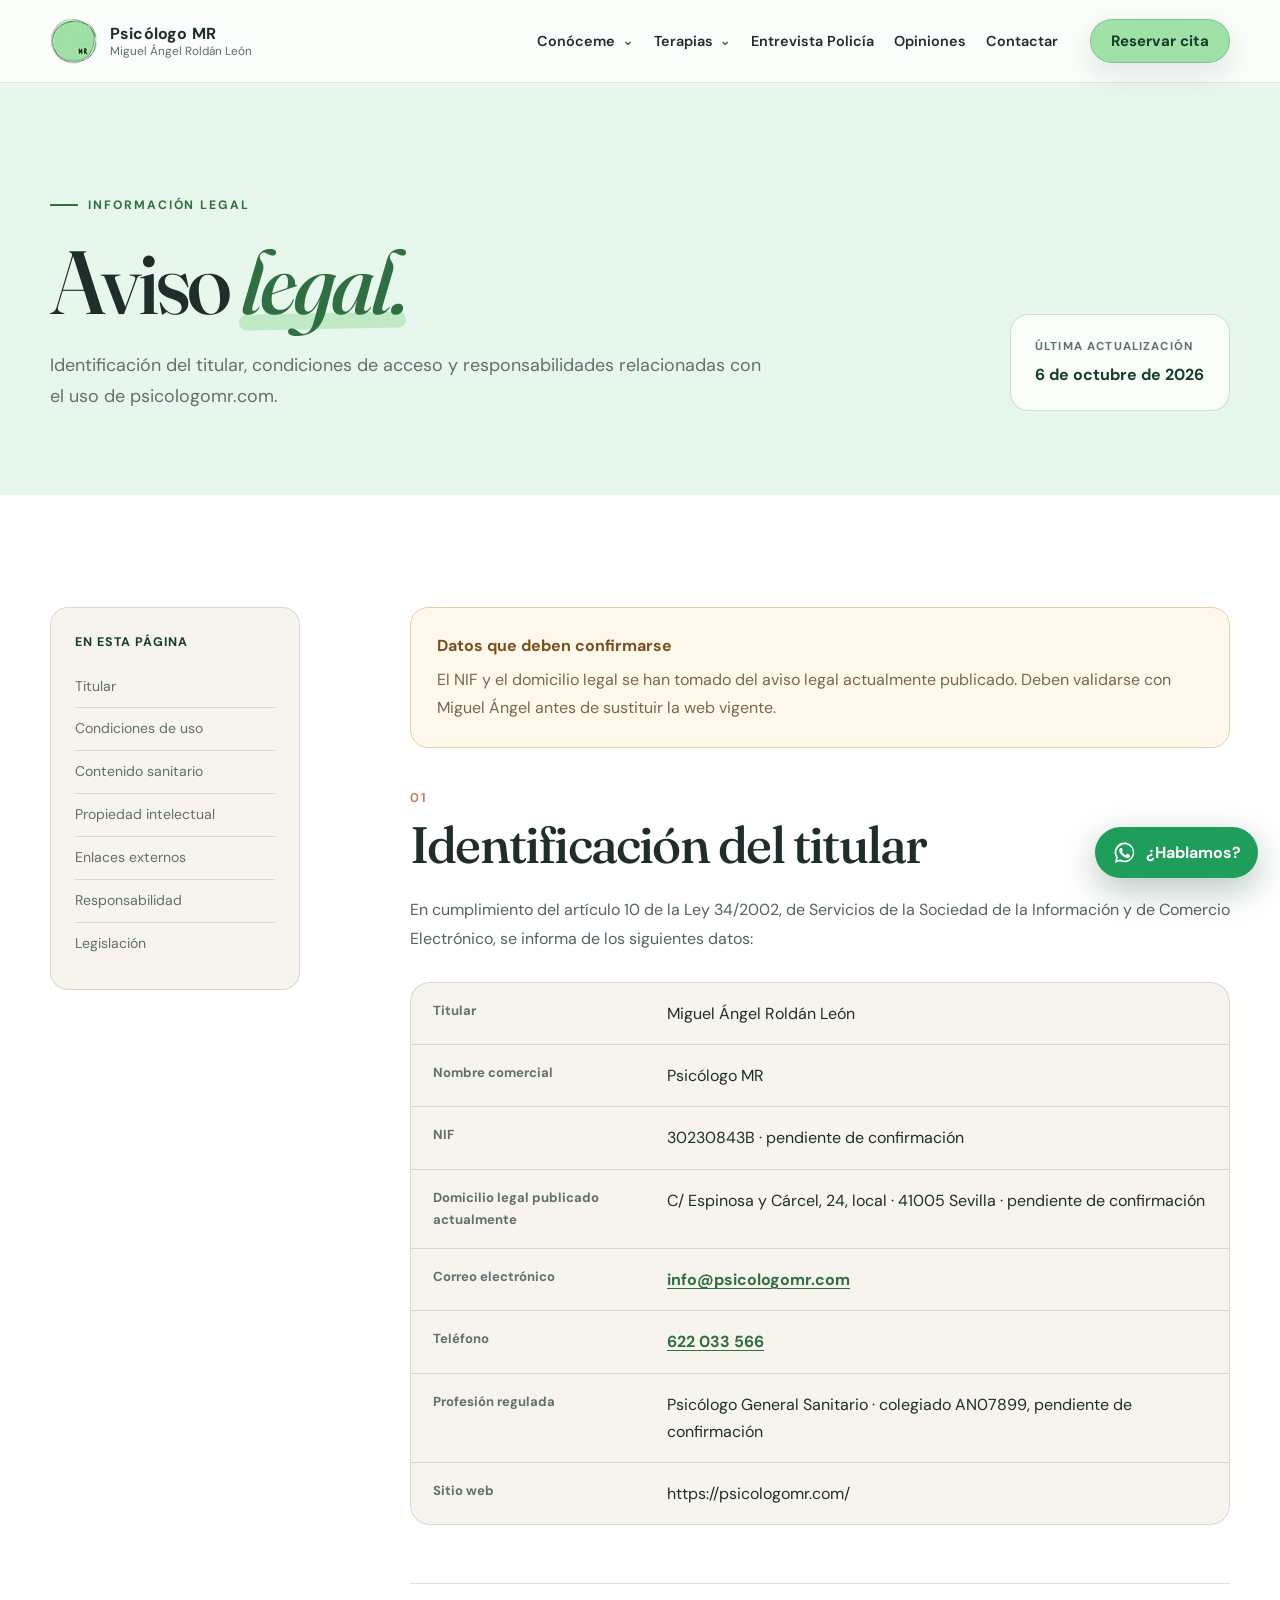
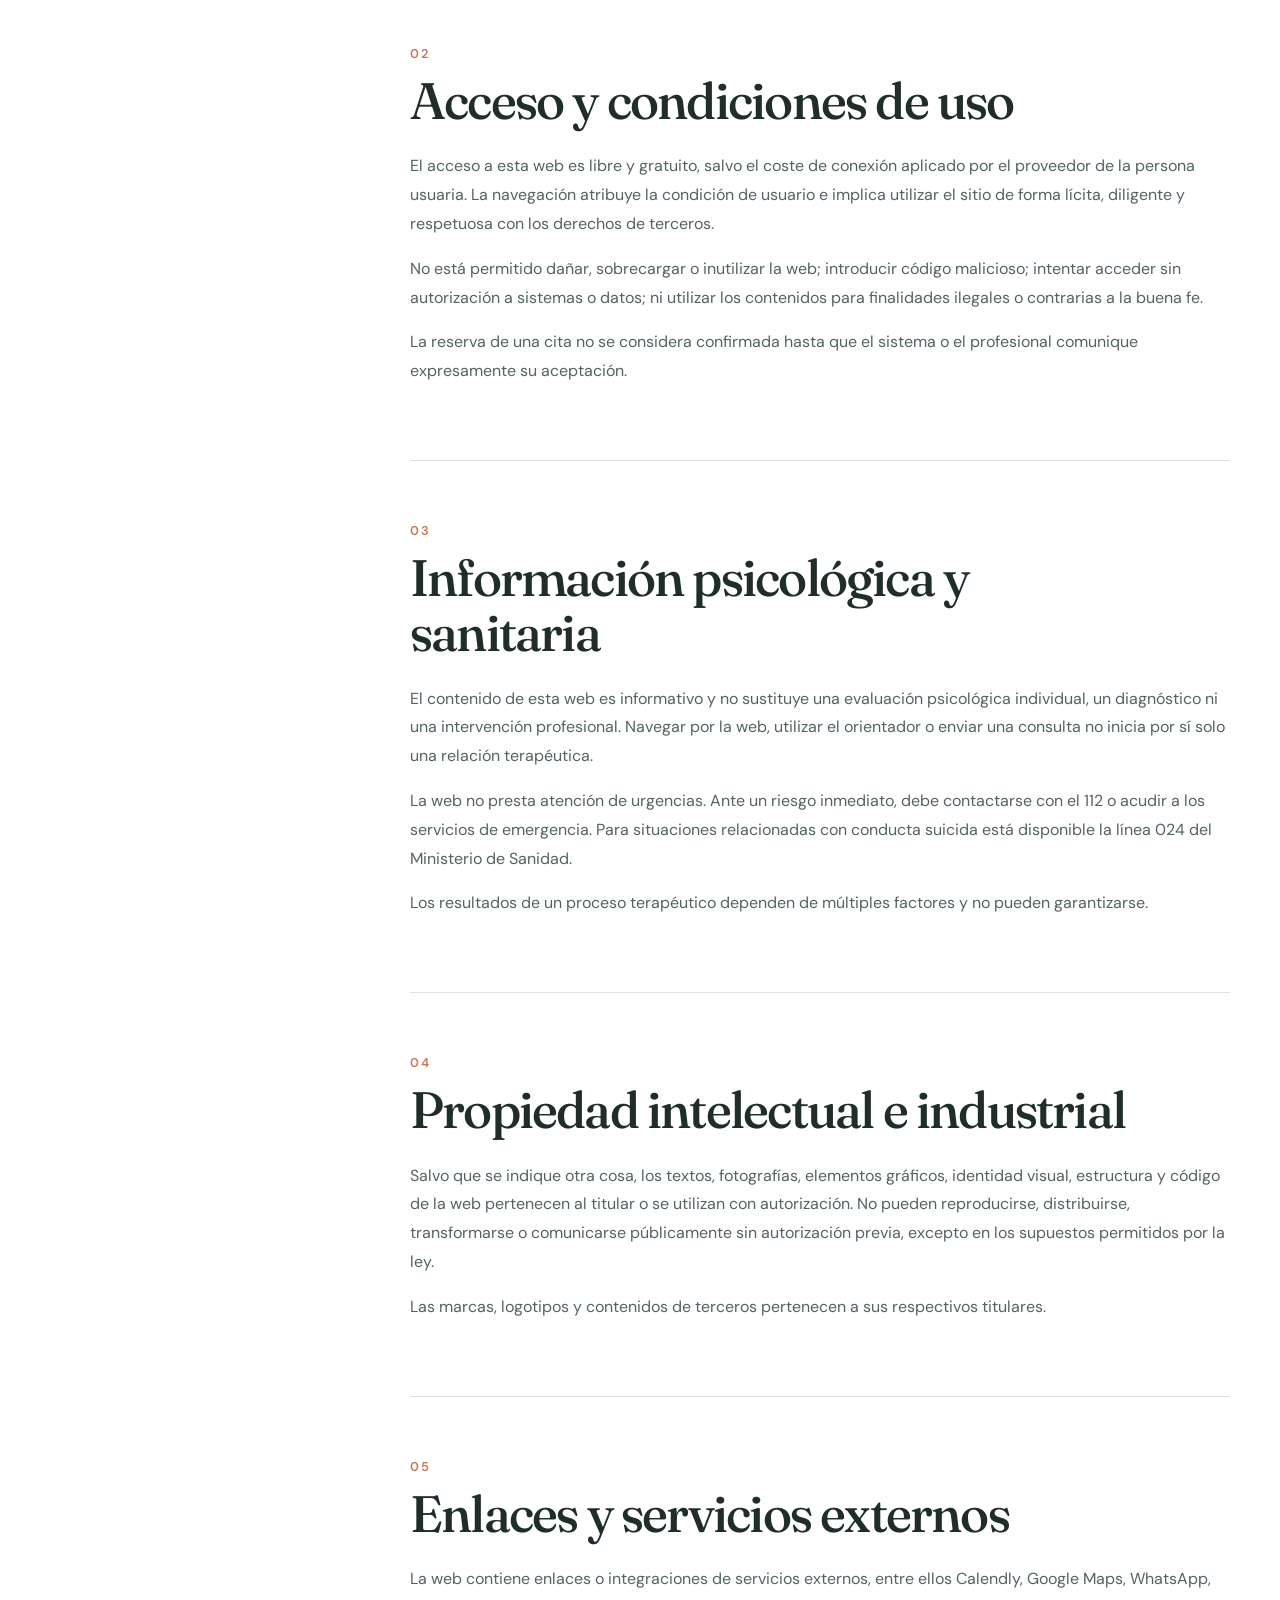
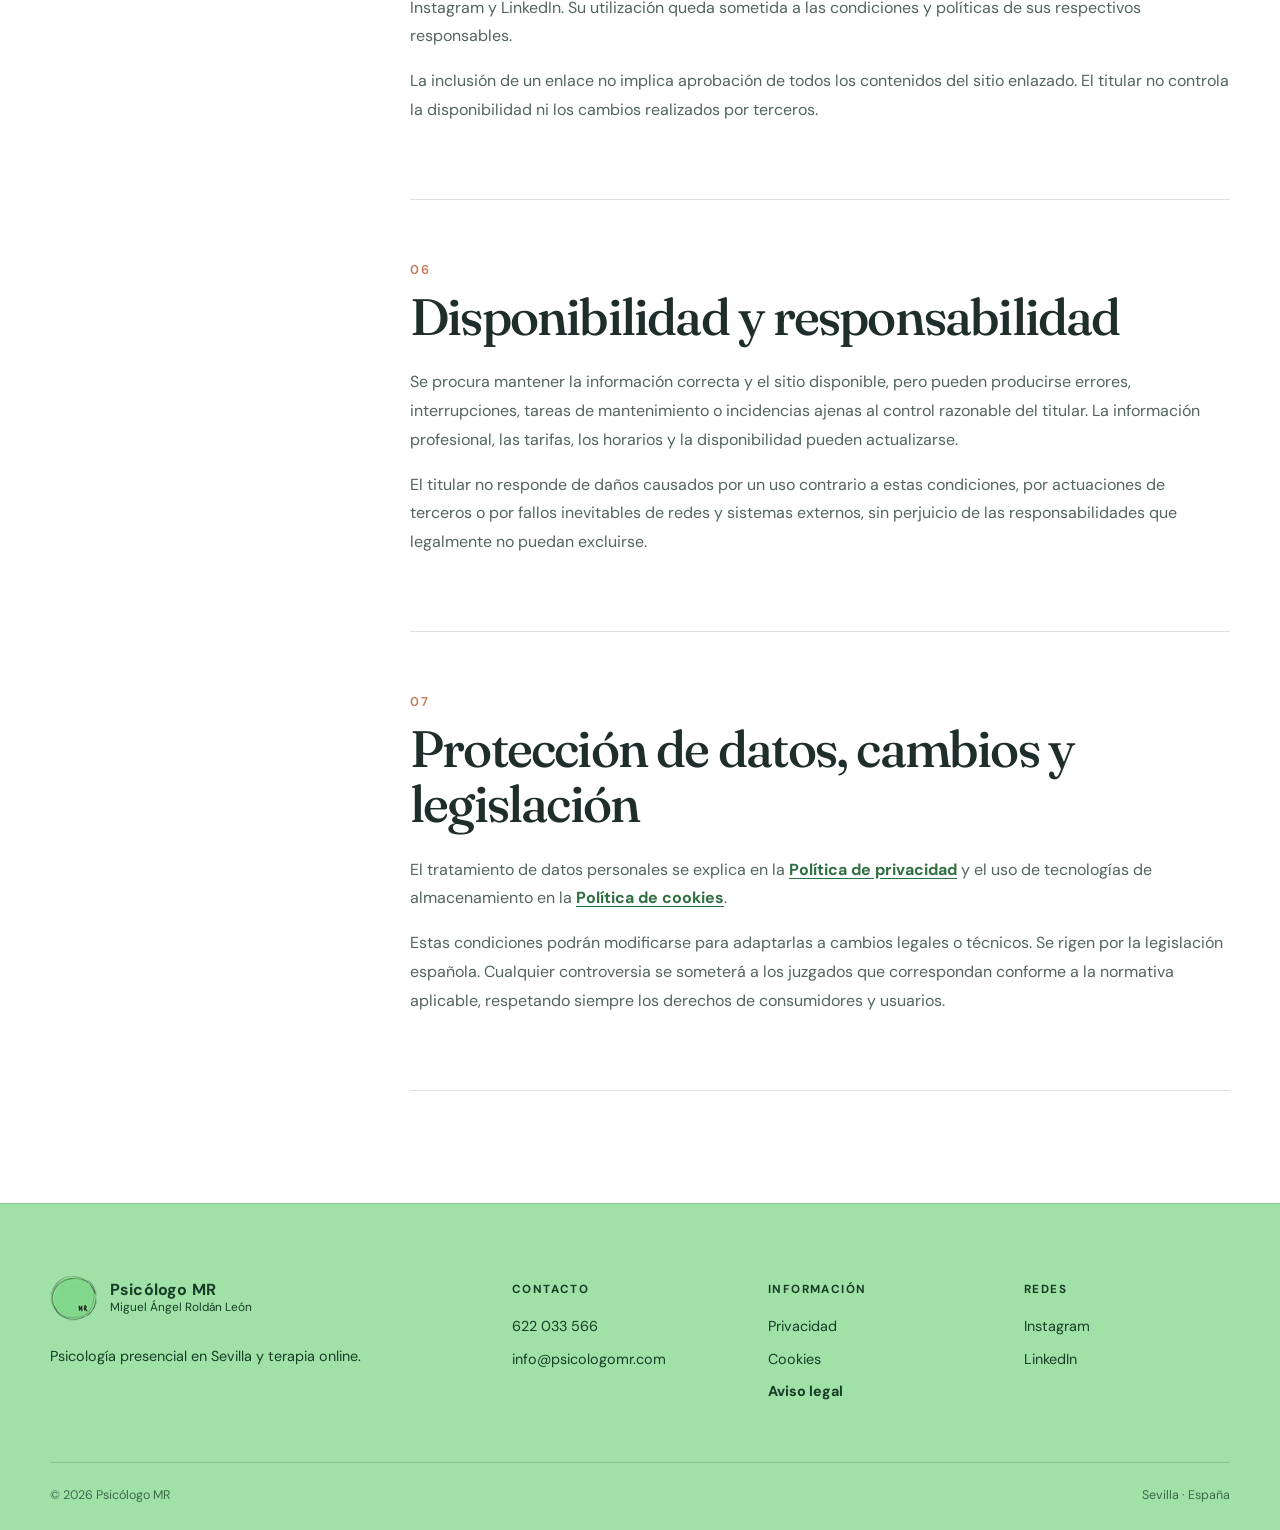
==== commit 2be8e679: "Add files via upload" ====
--- a/aviso-legal.html
+++ b/aviso-legal.html
@@ -10,11 +10,13 @@
   <link rel="canonical" href="https://psicologomr.com/aviso-legal.html">
   <link rel="preconnect" href="https://fonts.googleapis.com"><link rel="preconnect" href="https://fonts.gstatic.com" crossorigin>
   <link href="https://fonts.googleapis.com/css2?family=DM+Sans:wght@400;500;600;700&family=Fraunces:opsz,wght@9..144,500;9..144,600&display=swap" rel="stylesheet">
-  <link rel="icon" type="image/svg+xml" href="data:image/svg+xml,%3Csvg xmlns='http://www.w3.org/2000/svg' viewBox='0 0 64 64'%3E%3Crect width='64' height='64' rx='20' fill='%23a0e1a8'/%3E%3Cpath d='M18 42V22h6l8 11 8-11h6v20h-6V31l-8 10-8-10v11z' fill='white'/%3E%3C/svg%3E"><link rel="stylesheet" href="css/style.css?v=20261013-3">
+  <link rel="icon" type="image/png" href="img/logo.png">
+  <link rel="apple-touch-icon" href="img/logo.png">
+  <link rel="stylesheet" href="css/style.css?v=20261030-12">
 </head>
 <body class="legal-page">
   <a class="skip-link" href="#contenido">Saltar al contenido</a><div class="page-progress" aria-hidden="true"><span data-page-progress></span></div>
-  <header class="site-header" id="inicio"><div class="header-inner shell"><a class="brand" href="index.html" aria-label="Psicólogo MR, inicio"><img src="img/logo.png" alt="" width="54" height="54" decoding="async"><span><strong>Psicólogo MR</strong><small>Miguel Ángel Roldán</small></span></a><button class="menu-toggle" type="button" aria-expanded="false" aria-controls="menu-principal" aria-label="Abrir menú"><span></span><span></span><span></span></button><nav id="menu-principal" class="main-nav" aria-label="Navegación principal"><a href="como-trabajo.html">Cómo trabajo</a><div class="nav-dropdown"><button class="nav-dropdown-toggle" type="button" aria-expanded="false">Terapias <span aria-hidden="true">⌄</span></button><div class="nav-submenu"><a href="terapia-individual.html">Terapia individual</a><a href="terapia-pareja.html">Terapia de pareja</a><a href="terapia-familiar.html">Terapia familiar</a><a href="preparacion-entrevista-policia.html">Entrevista Policía</a></div></div><a href="index.html#tarifas">Tarifas</a><a href="sobre-mi.html">Sobre mí</a><a href="index.html#opiniones">Opiniones</a></nav><a class="button button-small header-cta" href="index.html#reservar">Reservar cita</a></div></header>
+  <header class="site-header" id="inicio"><div class="header-inner shell"><a class="brand" href="index.html" aria-label="Psicólogo MR, inicio"><img src="img/logo.png" alt="" width="54" height="54" decoding="async"><span><strong>Psicólogo MR</strong><small>Miguel Ángel Roldán León</small></span></a><button class="menu-toggle" type="button" aria-expanded="false" aria-controls="menu-principal" aria-label="Abrir menú"><span></span><span></span><span></span></button><nav id="menu-principal" class="main-nav" aria-label="Navegación principal"><div class="nav-dropdown"><button class="nav-dropdown-toggle" type="button" aria-expanded="false">Conóceme <span aria-hidden="true">⌄</span></button><div class="nav-submenu"><a href="como-trabajo.html">Cómo trabajo</a><a href="sobre-mi.html">Sobre mí</a></div></div><div class="nav-dropdown"><button class="nav-dropdown-toggle" type="button" aria-expanded="false">Terapias <span aria-hidden="true">⌄</span></button><div class="nav-submenu"><a href="terapia-individual.html">Terapia individual</a><a href="terapia-pareja.html">Terapia de pareja</a><a href="terapia-familiar.html">Terapia familiar</a></div></div><a href="preparacion-entrevista-policia.html">Entrevista Policía</a><a href="opiniones.html">Opiniones</a><a href="contacto.html">Contactar</a></nav><a class="button button-small header-cta" href="index.html#reservar">Reservar cita</a></div></header>
   <main id="contenido" tabindex="-1">
     <section class="legal-hero"><div class="shell legal-hero-inner"><div><p class="eyebrow"><span></span> Información legal</p><h1>Aviso <em>legal.</em></h1><p>Identificación del titular, condiciones de acceso y responsabilidades relacionadas con el uso de psicologomr.com.</p></div><div class="legal-meta"><span>Última actualización</span><strong>6 de octubre de 2026</strong></div></div></section>
     <section class="section legal-section"><div class="shell legal-layout">
@@ -31,8 +33,8 @@
       </article>
     </div></section>
   </main>
-  <footer class="site-footer"><div class="shell footer-grid"><div class="footer-brand"><div class="brand"><img src="img/logo.png" alt="" width="54" height="54" loading="lazy" decoding="async"><span><strong>Psicólogo MR</strong><small>Miguel Ángel Roldán</small></span></div><p>Psicología presencial en Sevilla y terapia online.</p></div><div><h3>Contacto</h3><a href="tel:+34622033566">622 033 566</a><a href="mailto:info@psicologomr.com">info@psicologomr.com</a></div><div><h3>Información</h3><a href="privacidad.html">Privacidad</a><a href="cookies.html">Cookies</a><a href="aviso-legal.html" aria-current="page">Aviso legal</a></div><div><h3>Redes</h3><a href="https://www.instagram.com/psicologo_mr/" target="_blank" rel="noopener">Instagram</a><a href="https://www.linkedin.com/in/miguel-angel-roldan-leon/" target="_blank" rel="noopener">LinkedIn</a></div></div><div class="shell footer-bottom"><span>© <span id="year"></span> Psicólogo MR</span><span>Sevilla · España</span></div></footer>
+  <footer class="site-footer"><div class="shell footer-grid"><div class="footer-brand"><div class="brand"><img src="img/logo.png" alt="" width="54" height="54" loading="lazy" decoding="async"><span><strong>Psicólogo MR</strong><small>Miguel Ángel Roldán León</small></span></div><p>Psicología presencial en Sevilla y terapia online.</p></div><div><h3>Contacto</h3><a href="tel:+34622033566">622 033 566</a><a href="mailto:info@psicologomr.com">info@psicologomr.com</a></div><div><h3>Información</h3><a href="privacidad.html">Privacidad</a><a href="cookies.html">Cookies</a><a href="aviso-legal.html" aria-current="page">Aviso legal</a></div><div><h3>Redes</h3><a href="https://www.instagram.com/psicologo_mr/" target="_blank" rel="noopener">Instagram</a><a href="https://www.linkedin.com/in/miguel-angel-roldan-leon/" target="_blank" rel="noopener">LinkedIn</a></div></div><div class="shell footer-bottom"><span>© <span id="year"></span> Psicólogo MR</span><span>Sevilla · España</span></div></footer>
   <a class="whatsapp-float" href="https://api.whatsapp.com/send?phone=34622033566&amp;text=Hola%2C%20me%20gustar%C3%ADa%20consultar%20sobre%20terapia" target="_blank" rel="noopener" aria-label="Consultar por WhatsApp"><svg viewBox="0 0 32 32" aria-hidden="true"><path fill="currentColor" d="M16.1 3.2A12.7 12.7 0 0 0 5.4 22.8L3.7 29l6.4-1.7a12.7 12.7 0 1 0 6-24.1Zm0 23.3c-1.9 0-3.7-.5-5.3-1.4l-.4-.2-3.8 1 1-3.7-.2-.4a10.5 10.5 0 1 1 8.7 4.7Zm5.8-7.9c-.3-.2-1.9-.9-2.2-1-.3-.1-.5-.2-.7.2l-1 1.2c-.2.2-.4.2-.7.1a8.6 8.6 0 0 1-2.6-1.6 9.8 9.8 0 0 1-1.8-2.2c-.2-.3 0-.5.1-.6l.5-.6.3-.5c.1-.2.1-.4 0-.6l-1-2.4c-.3-.6-.6-.5-.8-.5h-.7c-.2 0-.6.1-.9.4-.3.4-1.2 1.2-1.2 2.9s1.2 3.3 1.4 3.6c.2.2 2.4 3.7 5.9 5.2.8.4 1.5.6 2 .7.8.3 1.6.2 2.2.1.7-.1 1.9-.8 2.2-1.5.3-.7.3-1.4.2-1.5-.1-.2-.4-.3-.7-.5Z"/></svg><span>¿Hablamos?</span></a>
-  <button class="back-to-top" type="button" aria-label="Volver al principio" data-back-to-top>↑</button><script src="js/script.js?v=20261007-3"></script>
+  <button class="back-to-top" type="button" aria-label="Volver al principio" data-back-to-top>↑</button><script src="js/script.js?v=20261013-1"></script>
 </body>
 </html>
--- a/css/style.css
+++ b/css/style.css
@@ -3069,6 +3069,10 @@
   background: rgba(160,225,168,.35);
 }
 
+.couple-needs-grid {
+  grid-template-columns: repeat(2,minmax(0,1fr));
+}
+
 .couple-no-blame {
   padding: 94px 0;
   color: #fff;
@@ -4274,6 +4278,154 @@
 
 .review-source-note a:hover {
   color: var(--mint);
+}
+
+/* Página independiente de opiniones */
+.reviews-page-hero {
+  padding: clamp(70px,9vw,128px) 0;
+  background:
+    radial-gradient(circle at 88% 18%, rgba(160,225,168,.58), transparent 30%),
+    var(--cream);
+}
+
+.reviews-page-hero-grid {
+  display: grid;
+  grid-template-columns: minmax(0,1.25fr) minmax(280px,.75fr);
+  gap: clamp(48px,8vw,110px);
+  align-items: center;
+}
+
+.reviews-page-intro h1 {
+  max-width: 850px;
+  margin: 20px 0 24px;
+  font: 500 clamp(3rem,6.4vw,6.3rem)/.98 var(--serif);
+  letter-spacing: -.055em;
+}
+
+.reviews-page-intro > p:not(.eyebrow) {
+  max-width: 720px;
+  color: var(--muted);
+  font-size: 1.05rem;
+}
+
+.reviews-score-card {
+  display: flex;
+  min-height: 360px;
+  padding: clamp(30px,5vw,52px);
+  flex-direction: column;
+  justify-content: center;
+  border: 1px solid rgba(23,61,38,.16);
+  border-radius: 34px;
+  background: rgba(255,255,255,.9);
+  box-shadow: var(--shadow);
+}
+
+.reviews-score-card .google-name {
+  color: var(--green-text);
+  font-weight: 700;
+}
+
+.reviews-score-card > strong {
+  margin: 18px 0 2px;
+  font: 500 clamp(5rem,9vw,8rem)/.9 var(--serif);
+  letter-spacing: -.06em;
+}
+
+.reviews-score-card .google-stars {
+  margin: 14px 0 20px;
+  font-size: 1.25rem;
+}
+
+.reviews-score-card p {
+  margin: 0 0 8px;
+  font-weight: 700;
+}
+
+.reviews-score-card small {
+  color: var(--muted);
+  line-height: 1.55;
+}
+
+.reviews-page-list {
+  background: #fff;
+}
+
+.reviews-page-grid .review-card {
+  border: 1px solid var(--line);
+  box-shadow: 0 18px 45px rgba(23,61,38,.08);
+}
+
+.reviews-verification-note {
+  display: flex;
+  align-items: center;
+  justify-content: space-between;
+  gap: 32px;
+  margin-top: 34px;
+  padding: 26px 30px;
+  border: 1px solid rgba(23,61,38,.14);
+  border-radius: 22px;
+  background: var(--cream);
+}
+
+.reviews-verification-note p {
+  max-width: 780px;
+  margin: 5px 0 0;
+  color: var(--muted);
+}
+
+.reviews-verification-note .text-link {
+  flex: 0 0 auto;
+}
+
+.reviews-page-values {
+  padding: clamp(74px,10vw,130px) 0;
+  background: var(--green);
+}
+
+.reviews-page-values-grid {
+  display: grid;
+  grid-template-columns: minmax(0,.82fr) minmax(0,1.18fr);
+  gap: clamp(48px,8vw,110px);
+  align-items: start;
+}
+
+.reviews-page-values h2 {
+  margin-top: 18px;
+  font: 500 clamp(2.6rem,5vw,4.8rem)/1 var(--serif);
+  letter-spacing: -.045em;
+}
+
+.reviews-page-values ul {
+  display: grid;
+  gap: 14px;
+  margin: 0;
+  padding: 0;
+  list-style: none;
+}
+
+.reviews-page-values li {
+  display: grid;
+  grid-template-columns: 46px 1fr;
+  gap: 5px 18px;
+  padding: 24px;
+  border: 1px solid rgba(23,61,38,.18);
+  border-radius: 20px;
+  background: rgba(255,255,255,.38);
+}
+
+.reviews-page-values li > span {
+  grid-row: 1 / 3;
+  color: var(--green-text);
+  font: 500 1.1rem/1 var(--serif);
+}
+
+.reviews-page-values li strong {
+  font-size: 1.05rem;
+}
+
+.reviews-page-values li p {
+  margin: 0;
+  color: var(--green-ink);
 }
 
 /* ==========================================================
@@ -6275,6 +6427,40 @@
   .legal-content a,
   .legal-data-card dd {
     overflow-wrap: anywhere;
+  }
+}
+
+/* Página Cómo trabajo resumida */
+
+.method-summary .method-process-list {
+  grid-template-columns: repeat(3,1fr);
+}
+
+.method-summary .method-process-list li {
+  min-height: 330px;
+}
+
+.method-summary .method-first {
+  padding-block: 96px;
+}
+
+@media (max-width: 1050px) {
+  .method-summary .method-process-list {
+    grid-template-columns: repeat(2,1fr);
+  }
+}
+
+@media (max-width: 780px) {
+  .method-summary .method-process-list {
+    grid-template-columns: 1fr;
+  }
+
+  .method-summary .method-process-list li {
+    min-height: 0;
+  }
+
+  .method-summary .method-first {
+    padding-block: 72px;
   }
 }
 
@@ -6888,3 +7074,2407 @@
   border-top-color: var(--line);
 }
 
+/* ==========================================================
+   22. MENÚ REORGANIZADO Y PÁGINA DE CONTACTO
+   ========================================================== */
+
+.main-nav {
+  gap: 20px;
+}
+
+.main-nav > a,
+.nav-dropdown-toggle {
+  white-space: nowrap;
+}
+
+.contact-hero {
+  padding: 86px 0 72px;
+  background:
+    radial-gradient(circle at 88% 18%, rgba(160,225,168,.42), transparent 28%),
+    var(--cream);
+}
+
+.contact-hero-grid {
+  display: grid;
+  grid-template-columns: minmax(0,1.15fr) minmax(300px,.65fr);
+  align-items: end;
+  gap: 72px;
+}
+
+.contact-hero h1 {
+  max-width: 760px;
+  margin: 18px 0 22px;
+  font: 500 clamp(3.2rem,6vw,6.4rem)/.96 var(--serif);
+  letter-spacing: -.05em;
+}
+
+.contact-hero h1 em {
+  color: var(--green-text);
+  font-weight: inherit;
+}
+
+.contact-hero-copy > p:last-child {
+  max-width: 670px;
+  margin: 0;
+  color: var(--muted);
+  font-size: 1.12rem;
+}
+
+.contact-hero-note {
+  padding: 28px;
+  border: 1px solid rgba(23,61,38,.16);
+  border-radius: 24px;
+  background: rgba(255,255,255,.74);
+  box-shadow: 0 18px 48px rgba(23,61,38,.08);
+}
+
+.contact-hero-note strong,
+.contact-hero-note span {
+  display: block;
+}
+
+.contact-hero-note strong {
+  margin-bottom: 8px;
+  color: var(--green-ink);
+  font-size: 1.02rem;
+}
+
+.contact-hero-note span {
+  color: var(--muted);
+  line-height: 1.6;
+}
+
+.contact-section {
+  background: #fff;
+}
+
+.contact-layout {
+  display: grid;
+  grid-template-columns: minmax(280px,.72fr) minmax(0,1.28fr);
+  gap: 58px;
+  align-items: start;
+}
+
+.contact-direct h2,
+.contact-form-card h2 {
+  margin: 14px 0 18px;
+  font: 500 clamp(2.3rem,4vw,4rem)/1.03 var(--serif);
+  letter-spacing: -.04em;
+}
+
+.contact-direct > p {
+  color: var(--muted);
+}
+
+.contact-options {
+  display: grid;
+  gap: 12px;
+  margin: 30px 0;
+}
+
+.contact-option {
+  display: grid;
+  grid-template-columns: 46px 1fr;
+  gap: 14px;
+  align-items: center;
+  padding: 18px;
+  border: 1px solid var(--line);
+  border-radius: 18px;
+  color: var(--ink);
+  text-decoration: none;
+  transition: border-color .2s,transform .2s,box-shadow .2s;
+}
+
+.contact-option:hover {
+  border-color: var(--green-text);
+  box-shadow: 0 12px 30px rgba(23,61,38,.08);
+  transform: translateY(-2px);
+}
+
+.contact-option-icon {
+  display: grid;
+  width: 46px;
+  height: 46px;
+  place-items: center;
+  border-radius: 15px;
+  color: var(--green-ink);
+  background: var(--green);
+  font-weight: 700;
+}
+
+.contact-option strong,
+.contact-option > span:not(.contact-option-icon) {
+  display: block;
+}
+
+.contact-option > span:not(.contact-option-icon) > span {
+  margin-top: 2px;
+  color: var(--muted);
+  font-size: .9rem;
+}
+
+.contact-confidentiality {
+  padding: 20px;
+  border-left: 3px solid var(--green-text);
+  border-radius: 0 16px 16px 0;
+  background: var(--cream);
+  color: var(--muted);
+  font-size: .92rem;
+}
+
+.contact-form-card {
+  padding: clamp(26px,5vw,52px);
+  border: 1px solid rgba(23,61,38,.14);
+  border-radius: 30px;
+  background: var(--cream);
+  box-shadow: var(--shadow);
+}
+
+.contact-form-card > p {
+  margin-bottom: 30px;
+  color: var(--muted);
+}
+
+.contact-form {
+  display: grid;
+  gap: 20px;
+}
+
+.contact-form-row {
+  display: grid;
+  grid-template-columns: repeat(2,minmax(0,1fr));
+  gap: 18px;
+}
+
+.contact-field {
+  display: grid;
+  gap: 8px;
+}
+
+.contact-field label {
+  color: var(--green-ink);
+  font-size: .9rem;
+  font-weight: 700;
+}
+
+.contact-field input,
+.contact-field select,
+.contact-field textarea {
+  width: 100%;
+  border: 1px solid rgba(31,46,43,.2);
+  border-radius: 14px;
+  outline: 0;
+  background: #fff;
+  color: var(--ink);
+  font: inherit;
+  transition: border-color .2s,box-shadow .2s;
+}
+
+.contact-field input,
+.contact-field select {
+  min-height: 54px;
+  padding: 0 15px;
+}
+
+.contact-field textarea {
+  min-height: 160px;
+  padding: 14px 15px;
+  resize: vertical;
+}
+
+.contact-field :is(input,select,textarea):focus {
+  border-color: var(--green-text);
+  box-shadow: 0 0 0 4px rgba(160,225,168,.34);
+}
+
+.contact-consent {
+  display: grid;
+  grid-template-columns: 20px 1fr;
+  gap: 11px;
+  align-items: start;
+  color: var(--muted);
+  font-size: .88rem;
+  line-height: 1.55;
+}
+
+.contact-consent input {
+  width: 18px;
+  height: 18px;
+  margin-top: 3px;
+  accent-color: var(--green-text);
+}
+
+.contact-consent a {
+  color: var(--green-text);
+  font-weight: 700;
+}
+
+.contact-form-actions {
+  display: flex;
+  align-items: center;
+  gap: 18px;
+  flex-wrap: wrap;
+}
+
+.contact-form-actions .button {
+  border: 0;
+  color: var(--green-ink);
+  font: 700 .95rem/1 var(--sans);
+  cursor: pointer;
+}
+
+.contact-form-hint,
+.contact-form-status {
+  margin: 0;
+  color: var(--muted);
+  font-size: .84rem;
+}
+
+.contact-form-status {
+  min-height: 1.5em;
+  color: var(--green-text);
+  font-weight: 600;
+}
+
+@media (max-width: 1180px) and (min-width: 1051px) {
+  .header-inner {
+    gap: 16px;
+  }
+
+  .main-nav {
+    gap: 12px;
+  }
+
+  .main-nav a,
+  .nav-dropdown-toggle {
+    font-size: .82rem;
+  }
+
+  .header-cta {
+    padding-inline: 18px;
+  }
+}
+
+/* Contraste de las tres etapas en Cómo trabajo */
+
+.method-page.method-summary .method-process .method-process-list li,
+.method-page.method-summary .method-process .method-process-list li:nth-child(2) {
+  color: var(--green-ink) !important;
+  border-color: rgba(23,61,38,.18);
+  border-left: 5px solid var(--green-text);
+  background: #f7f1e6;
+  box-shadow: 0 20px 48px rgba(23,61,38,.11);
+  transition: transform .22s ease,box-shadow .22s ease;
+}
+
+.method-page.method-summary .method-process .method-process-list li:nth-child(2) {
+  background: #f1eadc;
+}
+
+.method-page.method-summary .method-process .method-process-list li:nth-child(3) {
+  background: #fbf7ef;
+}
+
+.method-page.method-summary .method-process .method-process-list li :is(h3,p,small) {
+  color: var(--green-ink) !important;
+}
+
+.method-page.method-summary .method-process .method-process-list li > span {
+  color: var(--green-text) !important;
+}
+
+.method-page.method-summary .method-process .method-process-list li:hover {
+  transform: translateY(-4px);
+  box-shadow: 0 26px 58px rgba(23,61,38,.17);
+}
+
+@media (prefers-reduced-motion: reduce) {
+  .method-summary .method-process-list li {
+    transition: none;
+  }
+}
+
+/* ========================================================================== */
+/* PORTADA · PALETA VERDE CON MAYOR PROFUNDIDAD · 30/10/2026                  */
+/* ========================================================================== */
+
+.home-enhanced {
+  --home-forest: #173d26;
+  --home-deep-green: #22543f;
+  --home-leaf: #2f6f41;
+  --home-logo-green: #a0e1a8;
+  --home-sage: #dcecdf;
+  --home-soft-sage: #eef6f0;
+  --home-warm-cream: #f4eee3;
+  background: var(--home-soft-sage);
+}
+
+.home-enhanced .site-header {
+  background: rgba(247,250,247,.94);
+  border-bottom-color: rgba(23,61,38,.12);
+  backdrop-filter: blur(16px);
+}
+
+.home-enhanced .hero {
+  background:
+    radial-gradient(circle at 8% 16%,rgba(160,225,168,.32),transparent 25%),
+    linear-gradient(118deg,#f7f2e9 0%,#eef6f0 58%,#dcecdf 100%);
+}
+
+.home-enhanced .hero-copy {
+  background: rgba(247,242,233,.76);
+}
+
+.home-enhanced .hero-method {
+  color: var(--home-forest);
+  background: rgba(160,225,168,.92);
+  border-color: rgba(23,61,38,.15);
+  box-shadow: 0 18px 45px rgba(23,61,38,.15);
+}
+
+.home-enhanced .trust-marquee {
+  background: linear-gradient(90deg,var(--home-forest),var(--home-deep-green),var(--home-forest));
+}
+
+.home-enhanced #terapias {
+  background: var(--home-soft-sage);
+  box-shadow: 0 0 0 100vmax var(--home-soft-sage);
+  clip-path: inset(0 -100vmax);
+}
+
+.home-enhanced #terapias .section-heading {
+  position: relative;
+}
+
+.home-enhanced #terapias .section-heading::after {
+  content: "";
+  position: absolute;
+  right: 0;
+  bottom: -22px;
+  width: min(34vw,380px);
+  height: 1px;
+  background: linear-gradient(90deg,transparent,var(--home-logo-green));
+}
+
+.home-enhanced .service-card {
+  border-color: rgba(23,61,38,.16);
+  box-shadow: 0 18px 50px rgba(23,61,38,.08);
+}
+
+.home-enhanced .service-card.featured {
+  color: #fff !important;
+  background:
+    radial-gradient(circle at 88% 16%,rgba(160,225,168,.2),transparent 28%),
+    var(--home-deep-green);
+  border-color: var(--home-deep-green);
+}
+
+.home-enhanced .service-card.featured :is(h3,p,a,span) {
+  color: inherit !important;
+}
+
+.home-enhanced .service-card.featured .service-match {
+  color: var(--home-logo-green) !important;
+}
+
+.home-enhanced .service-card.featured .service-match span {
+  color: rgba(255,255,255,.66) !important;
+}
+
+.home-enhanced .service-card-couple {
+  background: #dfeee4;
+}
+
+.home-enhanced .service-card-family {
+  background: var(--home-warm-cream);
+}
+
+.home-enhanced .service-card-police {
+  background: #cfe4d5;
+}
+
+.home-enhanced .practical {
+  color: #fff !important;
+  border-top: 0;
+  background:
+    radial-gradient(circle at 90% 12%,rgba(160,225,168,.19),transparent 25%),
+    linear-gradient(135deg,var(--home-forest),#245944 62%,#1b4938);
+}
+
+.home-enhanced .practical > .shell > .section-heading :is(h2,p),
+.home-enhanced .practical .draft-note,
+.home-enhanced .practical .draft-note :is(strong,span) {
+  color: #fff !important;
+}
+
+.home-enhanced .practical .draft-note {
+  border-color: rgba(255,255,255,.22);
+  background: rgba(255,255,255,.09);
+}
+
+.home-enhanced .price-card,
+.home-enhanced .price-card-featured {
+  background: #fbfcfa;
+  box-shadow: 0 22px 54px rgba(5,27,18,.22);
+}
+
+.home-enhanced .price-card-featured {
+  border-color: var(--home-logo-green);
+  background: linear-gradient(155deg,#f9f3e8,#e5f3e8);
+}
+
+.home-enhanced .location {
+  background:
+    radial-gradient(circle at 8% 86%,rgba(160,225,168,.35),transparent 24%),
+    #dcebe0;
+}
+
+.home-enhanced .location-address,
+.home-enhanced .map-card {
+  background: rgba(255,255,255,.92);
+  box-shadow: 0 24px 60px rgba(23,61,38,.13);
+}
+
+.home-enhanced .instagram.soft {
+  background:
+    linear-gradient(115deg,rgba(244,238,227,.97),rgba(230,241,233,.97)),
+    var(--home-warm-cream);
+  border-block: 1px solid rgba(23,61,38,.1);
+}
+
+.home-enhanced .instagram-grid a {
+  border: 5px solid rgba(255,255,255,.72);
+  box-shadow: 0 16px 36px rgba(23,61,38,.14);
+}
+
+.home-enhanced .booking {
+  background: #e6f1e8;
+  box-shadow: 0 0 0 100vmax #e6f1e8;
+  clip-path: inset(0 -100vmax);
+}
+
+.home-enhanced .calendar-card {
+  border-color: rgba(23,61,38,.16);
+  box-shadow: 0 24px 60px rgba(23,61,38,.14);
+}
+
+.home-enhanced .site-footer {
+  color: #fff !important;
+  background:
+    radial-gradient(circle at 12% 0,rgba(160,225,168,.17),transparent 28%),
+    var(--home-forest);
+  border-top: 8px solid var(--home-logo-green);
+}
+
+.home-enhanced .site-footer :is(h3,p,a,span,strong) {
+  color: inherit !important;
+}
+
+.home-enhanced .site-footer .footer-bottom {
+  color: rgba(255,255,255,.68) !important;
+  border-top-color: rgba(255,255,255,.18);
+}
+
+@media (max-width: 780px) {
+  .home-enhanced .hero-copy {
+    background: transparent;
+  }
+
+  .home-enhanced #terapias .section-heading::after {
+    display: none;
+  }
+
+  .home-enhanced .instagram-grid a {
+    border-width: 3px;
+  }
+}
+
+@media (max-width: 820px) {
+  .contact-hero {
+    padding: 58px 0 50px;
+  }
+
+  .contact-hero-grid,
+  .contact-layout {
+    grid-template-columns: 1fr;
+    gap: 34px;
+  }
+
+  .contact-hero h1 {
+    font-size: clamp(3rem,15vw,4.6rem);
+  }
+
+  .contact-form-row {
+    grid-template-columns: 1fr;
+  }
+}
+
+@media (max-width: 520px) {
+  .contact-hero .shell,
+  .contact-section .shell {
+    width: min(100% - 30px,1180px);
+  }
+
+  .contact-form-card {
+    padding: 24px 18px;
+    border-radius: 22px;
+  }
+
+  .contact-form-actions {
+    display: grid;
+  }
+
+  .contact-form-actions .button {
+    width: 100%;
+  }
+}
+
+@media (max-width: 900px) {
+  .reviews-page-hero-grid,
+  .reviews-page-values-grid {
+    grid-template-columns: 1fr;
+  }
+
+  .reviews-score-card {
+    min-height: 0;
+  }
+
+  .reviews-verification-note {
+    align-items: flex-start;
+    flex-direction: column;
+  }
+}
+
+@media (max-width: 560px) {
+  .reviews-page-hero {
+    padding: 54px 0 66px;
+  }
+
+  .reviews-page-intro h1 {
+    font-size: clamp(2.9rem,14vw,4.2rem);
+  }
+
+  .reviews-score-card,
+  .reviews-verification-note {
+    padding: 24px 20px;
+    border-radius: 22px;
+  }
+
+  .reviews-page-values li {
+    grid-template-columns: 34px 1fr;
+    padding: 20px 18px;
+  }
+}
+
+/* ========================================================================== */
+/* MEJORA VISUAL DE PORTADA · 29/10/2026                                      */
+/* ========================================================================== */
+
+.home-enhanced .trust-marquee {
+  position: relative;
+  z-index: 2;
+  overflow: hidden;
+  padding: 18px 0;
+  color: #ffffff;
+  background: var(--green-ink);
+  border-block: 1px solid rgba(255,255,255,.12);
+}
+
+.home-enhanced .trust-marquee-track {
+  display: flex;
+  width: max-content;
+  animation: trustMarquee 28s linear infinite;
+}
+
+.home-enhanced .trust-marquee:hover .trust-marquee-track {
+  animation-play-state: paused;
+}
+
+.home-enhanced .trust-marquee-group {
+  display: flex;
+  flex-shrink: 0;
+  align-items: center;
+  gap: 24px;
+  padding-right: 24px;
+  font: 700 .78rem/1.2 var(--sans);
+  letter-spacing: .1em;
+  text-transform: uppercase;
+  white-space: nowrap;
+}
+
+.home-enhanced .trust-marquee-group i {
+  width: 7px;
+  height: 7px;
+  flex: 0 0 7px;
+  border-radius: 50%;
+  background: var(--mint);
+  box-shadow: 0 0 0 4px rgba(175,221,199,.12);
+}
+
+@keyframes trustMarquee {
+  to {
+    transform: translateX(-50%);
+  }
+}
+
+.home-enhanced .service-card {
+  min-height: 380px;
+  isolation: isolate;
+  box-shadow: 0 14px 38px rgba(23,57,47,.06);
+}
+
+.home-enhanced .service-card > * {
+  position: relative;
+  z-index: 1;
+}
+
+.home-enhanced .service-card-couple {
+  background: #edf6f1;
+  border-color: #c8dfd4;
+}
+
+.home-enhanced .service-card-family {
+  background: #f7f3e9;
+  border-color: #e5dcc5;
+}
+
+.home-enhanced .service-card-police {
+  background: #e8f0ed;
+  border-color: #bfd4cb;
+}
+
+.home-enhanced .service-card::before {
+  content: "";
+  position: absolute;
+  inset: 0 auto 0 0;
+  width: 5px;
+  background: var(--green);
+  opacity: .78;
+}
+
+.home-enhanced .service-card.featured::before {
+  background: var(--mint);
+}
+
+.home-enhanced .service-icon {
+  width: 70px;
+  height: 70px;
+  font-size: 1.55rem;
+  transition: transform .25s ease,background-color .25s ease;
+}
+
+.home-enhanced .service-card:hover .service-icon {
+  transform: translateY(-3px) rotate(-3deg) scale(1.05);
+}
+
+.home-enhanced .service-card a {
+  display: inline-flex;
+  align-items: center;
+  gap: 10px;
+  width: fit-content;
+}
+
+.home-enhanced .service-card a::after {
+  content: "→";
+  font-size: 1.25em;
+  transition: transform .2s ease;
+}
+
+.home-enhanced .service-card:hover a::after {
+  transform: translateX(5px);
+}
+
+@media (max-width: 780px) {
+  .home-enhanced .trust-marquee {
+    padding: 15px 0;
+  }
+
+  .home-enhanced .trust-marquee-group {
+    gap: 18px;
+    padding-right: 18px;
+    font-size: .7rem;
+  }
+
+  .home-enhanced .service-card {
+    min-height: 0;
+  }
+
+  .home-enhanced .service-icon {
+    width: 58px;
+    height: 58px;
+    font-size: 1.3rem;
+  }
+}
+
+@media (prefers-reduced-motion: reduce) {
+  .home-enhanced .trust-marquee-track {
+    animation: none;
+  }
+
+  .home-enhanced .trust-marquee-group[aria-hidden="true"] {
+    display: none;
+  }
+
+  .home-enhanced .service-card,
+  .home-enhanced .service-icon,
+  .home-enhanced .service-card a::after {
+    transition: none;
+  }
+}
+
+/* ========================================================================== */
+/* ENTREVISTA POLICIAL RESUMIDA · 30/10/2026                                  */
+/* ========================================================================== */
+
+.police-page.police-summary .police-plan-card {
+  color: var(--green-ink) !important;
+  border: 1px solid rgba(23,61,38,.18);
+  border-left: 5px solid var(--green-text);
+  background: #f7f1e6;
+  box-shadow: 0 22px 55px rgba(23,61,38,.14);
+  backdrop-filter: none;
+}
+
+.police-page.police-summary .police-plan-card::before {
+  border-color: rgba(47,111,65,.18);
+}
+
+.police-page.police-summary .police-plan-top {
+  border-bottom-color: rgba(23,61,38,.14);
+}
+
+.police-page.police-summary .police-plan-top strong,
+.police-page.police-summary .police-plan-card li > span,
+.police-page.police-summary .police-plan-card li strong,
+.police-page.police-summary .police-plan-card li small {
+  color: var(--green-ink) !important;
+}
+
+.police-page.police-summary .police-plan-card li > span {
+  border-color: rgba(47,111,65,.35);
+  background: rgba(255,255,255,.42);
+}
+
+.police-page.police-summary .police-plan-card li:not(:last-child)::after {
+  background: rgba(47,111,65,.22);
+}
+
+.police-page.police-summary .police-plan-card li i {
+  background: rgba(47,111,65,.16);
+}
+
+.police-page.police-summary .police-plan-card li i::after {
+  background: var(--green-text);
+}
+
+.police-page.police-summary .police-plan-status {
+  color: var(--green-ink);
+  border: 1px solid rgba(47,111,65,.18);
+  background: #e4efe7;
+}
+
+.police-page.police-summary .police-training-grid article:nth-child(3) {
+  background: #eef5f0;
+}
+
+.police-page.police-summary .police-pricing .police-price-card.featured {
+  color: var(--green-ink) !important;
+  border: 1px solid rgba(23,61,38,.18);
+  border-left: 5px solid var(--green-text);
+  background: #f7f1e6;
+  box-shadow: 0 22px 55px rgba(23,61,38,.14);
+}
+
+.police-page.police-summary .police-price-card.featured .police-price-tag {
+  color: #fff !important;
+  background: var(--green-text);
+}
+
+.police-page.police-summary .police-price-card.featured .button {
+  color: #fff !important;
+  background: var(--green-text);
+}
+
+.police-page.police-summary .police-price-card.featured .button:hover {
+  color: #fff !important;
+  background: var(--green-ink);
+}
+
+@media (max-width: 780px) {
+  .police-page.police-summary .police-plan-card,
+  .police-page.police-summary .police-price-card.featured {
+    border-left-width: 4px;
+  }
+}
+
+/* ========================================================================== */
+/* PALETA EQUILIBRADA · ENTREVISTA POLICIAL                                   */
+/* Verde profundo + crema + verde del logotipo como acento                    */
+/* ========================================================================== */
+
+.police-page.police-summary {
+  background: #fbfaf6;
+}
+
+.police-page.police-summary .police-hero {
+  color: #fffaf1 !important;
+  background:
+    radial-gradient(circle at 88% 18%,rgba(160,225,168,.15),transparent 26%),
+    linear-gradient(135deg,#173d26 0%,#214f36 58%,#2f6f41 100%);
+}
+
+.police-page.police-summary .police-hero-copy h1 {
+  color: #fffaf1 !important;
+}
+
+.police-page.police-summary .police-hero-copy h1 em {
+  color: #bfe5c6 !important;
+}
+
+.police-page.police-summary .police-breadcrumb,
+.police-page.police-summary .police-breadcrumb a,
+.police-page.police-summary .police-lead,
+.police-page.police-summary .police-hero-note {
+  color: rgba(255,250,241,.76) !important;
+}
+
+.police-page.police-summary .police-hero .eyebrow,
+.police-page.police-summary .police-hero .eyebrow span {
+  color: #d8efdd !important;
+}
+
+.police-page.police-summary .police-hero .button-light {
+  color: var(--green-ink) !important;
+  border-color: #fffaf1;
+  background: #fffaf1;
+}
+
+.police-page.police-summary .police-hero .button-outline-light {
+  color: #fffaf1 !important;
+  border-color: rgba(255,250,241,.65);
+  background: transparent;
+}
+
+.police-page.police-summary .police-hero .button-outline-light:hover {
+  color: var(--green-ink) !important;
+  background: #fffaf1;
+}
+
+.police-page.police-summary .police-badges {
+  background: #fffdf8;
+}
+
+.police-page.police-summary .police-badges span {
+  color: var(--green-ink);
+  border-color: rgba(23,61,38,.12);
+}
+
+.police-page.police-summary .police-phases {
+  color: var(--green-ink) !important;
+  background: #f3eee4;
+}
+
+.police-page.police-summary .police-phases .section-heading > p {
+  color: #586a61 !important;
+}
+
+.police-page.police-summary .police-phases .eyebrow,
+.police-page.police-summary .police-phases .eyebrow span,
+.police-page.police-summary .police-phase-number,
+.police-page.police-summary .police-phase-list small {
+  color: var(--green-text) !important;
+}
+
+.police-page.police-summary .police-phase-list {
+  display: grid;
+  gap: 15px;
+  border-top: 0;
+}
+
+.police-page.police-summary .police-phase-list > li {
+  padding: 34px;
+  border: 1px solid rgba(23,61,38,.12);
+  border-radius: 24px;
+  background: rgba(255,255,255,.7);
+  box-shadow: 0 12px 34px rgba(23,61,38,.05);
+}
+
+.police-page.police-summary .police-phase-list p,
+.police-page.police-summary .police-phase-list ul li {
+  color: #53645c !important;
+}
+
+.police-page.police-summary .police-phase-list ul li {
+  border-bottom-color: rgba(23,61,38,.11);
+}
+
+.police-page.police-summary .police-phase-list ul li::before {
+  color: var(--green-text);
+}
+
+.police-page.police-summary .police-training-grid article {
+  border-color: rgba(23,61,38,.13);
+  background: #ffffff;
+  box-shadow: 0 12px 32px rgba(23,61,38,.05);
+}
+
+.police-page.police-summary .police-training-grid article:nth-child(2) {
+  background: #f7f1e6;
+}
+
+.police-page.police-summary .police-training-grid article:nth-child(3) {
+  background: #e8f2eb;
+}
+
+.police-page.police-summary .police-training-grid article > span,
+.police-page.police-summary .police-simulation-steps b {
+  color: var(--green-text);
+}
+
+.police-page.police-summary .police-simulation-card {
+  border: 1px solid rgba(23,61,38,.12);
+  background: #fffdf8;
+  box-shadow: 0 22px 58px rgba(23,61,38,.09);
+}
+
+.police-page.police-summary .police-camera {
+  background:
+    linear-gradient(rgba(191,229,198,.07) 1px,transparent 1px),
+    linear-gradient(90deg,rgba(191,229,198,.07) 1px,transparent 1px),
+    #173d26;
+  background-size: 34px 34px;
+}
+
+.police-page.police-summary .police-camera > div span {
+  border-color: #bfe5c6;
+}
+
+.police-page.police-summary .police-pricing {
+  color: #fffaf1 !important;
+  background:
+    radial-gradient(circle at 12% 15%,rgba(160,225,168,.12),transparent 25%),
+    #214f36;
+}
+
+.police-page.police-summary .police-pricing .section-heading h2,
+.police-page.police-summary .police-pricing .section-heading > p,
+.police-page.police-summary .police-pricing .eyebrow,
+.police-page.police-summary .police-pricing .eyebrow span,
+.police-page.police-summary .police-price-note {
+  color: #fffaf1 !important;
+}
+
+.police-page.police-summary .police-price-card,
+.police-page.police-summary .police-pricing .police-price-card.featured {
+  color: var(--green-ink) !important;
+  border-color: rgba(255,250,241,.22);
+}
+
+.police-page.police-summary .police-price-card {
+  background: #fffdf8;
+}
+
+.police-page.police-summary .police-pricing .police-price-card.featured {
+  background: #f7f1e6;
+}
+
+.police-page.police-summary .police-price-card:not(.featured) .police-price-tag {
+  color: var(--green-ink) !important;
+  background: #bfe5c6;
+}
+
+.police-page.police-summary .police-price-card .button-ghost {
+  color: var(--green-ink) !important;
+  border-color: rgba(23,61,38,.38);
+  background: transparent;
+}
+
+.police-page.police-summary .police-price-card .button-ghost:hover {
+  color: #fff !important;
+  background: var(--green-text);
+}
+
+.police-page.police-summary .police-final {
+  color: var(--green-ink) !important;
+  background: #eee7da;
+  border-top: 10px solid #fffdf8;
+}
+
+.police-page.police-summary .police-final h2,
+.police-page.police-summary .police-final p,
+.police-page.police-summary .police-final .eyebrow,
+.police-page.police-summary .police-final .eyebrow span {
+  color: var(--green-ink) !important;
+}
+
+.police-page.police-summary .police-final .button-light {
+  color: #fff !important;
+  border-color: var(--green-text);
+  background: var(--green-text);
+}
+
+.police-page.police-summary .police-final .button-outline-light {
+  color: var(--green-ink) !important;
+  border-color: rgba(23,61,38,.45);
+  background: transparent;
+}
+
+.police-page.police-summary .police-final .button-outline-light:hover {
+  color: #fff !important;
+  background: var(--green-ink);
+}
+
+@media (max-width: 780px) {
+  .police-page.police-summary .police-phase-list > li {
+    padding: 26px 22px;
+  }
+
+  .police-page.police-summary .police-phases,
+  .police-page.police-summary .police-pricing {
+    background-image: none;
+  }
+}
+
+/* Tarifas de la portada · verde exacto del logotipo */
+
+.home-enhanced .practical {
+  color: var(--green-ink) !important;
+  background: var(--mint);
+}
+
+.home-enhanced .practical > .shell > .section-heading :is(h2,p),
+.home-enhanced .practical > .shell > .section-heading .eyebrow,
+.home-enhanced .practical > .shell > .section-heading .eyebrow span,
+.home-enhanced .practical .draft-note,
+.home-enhanced .practical .draft-note :is(strong,span) {
+  color: var(--green-ink) !important;
+}
+
+.home-enhanced .practical .draft-note {
+  border-color: rgba(23,61,38,.18);
+  background: rgba(255,255,255,.42);
+}
+
+.home-enhanced .practical .price-card,
+.home-enhanced .practical .price-card-featured {
+  border-color: rgba(23,61,38,.15);
+  background: #fffdf9;
+  box-shadow: 0 18px 46px rgba(23,61,38,.1);
+}
+
+/* Footer global · verde exacto del logotipo */
+
+.site-footer {
+  color: var(--green-ink) !important;
+  background: var(--mint) !important;
+  border-top: 1px solid rgba(23,61,38,.16);
+}
+
+.site-footer :is(h3,p,a,span,strong) {
+  color: inherit !important;
+}
+
+.site-footer .footer-bottom {
+  color: rgba(23,61,38,.72) !important;
+  border-top-color: rgba(23,61,38,.18);
+}
+
+body.home-enhanced .site-footer {
+  color: var(--green-ink) !important;
+  background: var(--mint) !important;
+  border-top-color: rgba(23,61,38,.16);
+}
+
+body.home-enhanced .site-footer :is(h3,p,a,span,strong) {
+  color: inherit !important;
+}
+
+body.home-enhanced .site-footer .footer-bottom {
+  color: rgba(23,61,38,.72) !important;
+  border-top-color: rgba(23,61,38,.18);
+}
+
+/* Tarjeta de terapia individual · verde claro de marca */
+
+.home-enhanced .service-card.featured {
+  color: var(--green-ink) !important;
+  border-color: rgba(23,61,38,.18);
+  background:
+    radial-gradient(circle at 88% 16%,rgba(255,255,255,.42),transparent 28%),
+    var(--mint);
+}
+
+.home-enhanced .service-card.featured :is(h3,p,a,span) {
+  color: inherit !important;
+}
+
+.home-enhanced .service-card.featured .service-match {
+  color: var(--green-text) !important;
+}
+
+.home-enhanced .service-card.featured .service-match span {
+  color: rgba(23,61,38,.7) !important;
+}
+
+.home-enhanced .service-card.featured .service-icon {
+  color: var(--green-ink);
+  border-color: rgba(23,61,38,.22);
+  background: rgba(255,255,255,.34);
+}
+
+.home-enhanced .service-card.featured::after {
+  border-color: rgba(23,61,38,.14);
+}
+
+.home-enhanced .service-card.featured::before {
+  background: var(--green-text);
+}
+
+/* ========================================================================== */
+/* BARRIDO GLOBAL DE MARCA · VERDE DEL LOGOTIPO COMO COLOR PRINCIPAL          */
+/* ========================================================================== */
+
+:root {
+  --brand-logo: #a0e1a8;
+  --brand-logo-soft: #e8f7eb;
+  --brand-logo-pale: #f4faf5;
+  --brand-contrast: #173d26;
+}
+
+body {
+  background: var(--brand-logo-pale);
+}
+
+.site-header {
+  border-bottom-color: rgba(23,61,38,.12);
+  background: rgba(250,253,250,.96);
+}
+
+:is(
+  .profile-facts,
+  .cv-section,
+  .profile-closing,
+  .therapy-process,
+  .therapy-final,
+  .couple-no-blame,
+  .family-perspective,
+  .family-process,
+  .family-final,
+  .method-values,
+  .method-process,
+  .method-expectations,
+  .method-final,
+  .reviews,
+  .calendar-top,
+  .final-cta
+) {
+  color: var(--brand-contrast) !important;
+  background-color: var(--brand-logo) !important;
+}
+
+:is(
+  .profile-facts,
+  .cv-section,
+  .profile-closing,
+  .therapy-process,
+  .therapy-final,
+  .couple-no-blame,
+  .family-perspective,
+  .family-process,
+  .family-final,
+  .method-values,
+  .method-process,
+  .method-expectations,
+  .method-final,
+  .reviews,
+  .calendar-top,
+  .final-cta
+) :is(h1,h2,h3,h4,p,a,span,small,strong,li,label,summary) {
+  color: inherit !important;
+}
+
+:is(.therapy-hero,.couple-hero,.family-hero,.method-hero,.profile-hero,.contact-hero,.reviews-hero,.legal-hero) {
+  background-color: var(--brand-logo-soft);
+}
+
+:is(.therapy-start-card,.couple-dialogue-top,.family-node-center,.method-map-card) {
+  color: var(--brand-contrast) !important;
+  background: var(--brand-logo) !important;
+}
+
+:is(.therapy-start-card,.couple-dialogue-top,.family-node-center,.method-map-card) :is(h2,h3,p,span,strong,small) {
+  color: inherit !important;
+}
+
+.button,
+.header-cta,
+.mobile-actions .mobile-actions-book {
+  color: var(--brand-contrast);
+  border-color: rgba(23,61,38,.18);
+  background: var(--brand-logo);
+}
+
+.button:hover,
+.header-cta:hover {
+  color: #fff;
+  border-color: var(--brand-contrast);
+  background: var(--brand-contrast);
+}
+
+/* Sobre mí · retrato, confianza, trayectoria y motivos para elegir */
+
+.profile-refined .profile-hero {
+  position: relative;
+  background:
+    radial-gradient(circle at 8% 18%,rgba(160,225,168,.48),transparent 30%),
+    linear-gradient(120deg,#f8fbf7 0%,#e8f7eb 58%,#d8f0dd 100%);
+}
+
+.profile-refined .profile-hero::after {
+  content: "";
+  position: absolute;
+  right: -120px;
+  bottom: -160px;
+  width: 420px;
+  height: 420px;
+  border: 1px solid rgba(23,61,38,.1);
+  border-radius: 50%;
+  pointer-events: none;
+}
+
+.profile-refined .profile-hero-grid {
+  position: relative;
+  z-index: 1;
+}
+
+.profile-trust-tags {
+  display: flex;
+  flex-wrap: wrap;
+  gap: 9px;
+  margin: 0 0 28px;
+}
+
+.profile-trust-tags span {
+  padding: 9px 13px;
+  border: 1px solid rgba(23,61,38,.15);
+  border-radius: 999px;
+  color: var(--brand-contrast);
+  background: rgba(255,255,255,.7);
+  font-size: .74rem;
+  font-weight: 700;
+  box-shadow: 0 10px 28px rgba(23,61,38,.06);
+}
+
+.profile-refined .profile-portrait {
+  border: 8px solid rgba(255,255,255,.72);
+  box-shadow: 0 30px 75px rgba(23,61,38,.18);
+}
+
+.profile-refined .profile-portrait::before {
+  content: "";
+  position: absolute;
+  z-index: 1;
+  inset: 18px;
+  border: 1px solid rgba(255,255,255,.5);
+  border-radius: 200px 200px 20px 20px;
+  pointer-events: none;
+}
+
+.profile-refined .profile-portrait-card {
+  right: 26px;
+  bottom: 26px;
+  max-width: 285px;
+  color: var(--brand-contrast);
+  border-color: rgba(255,255,255,.68);
+  background: rgba(160,225,168,.94);
+}
+
+.profile-refined .profile-portrait-card small {
+  color: var(--green-text);
+}
+
+.profile-refined .profile-portrait-card span {
+  margin-top: 7px;
+  color: rgba(23,61,38,.72);
+  font-size: .72rem;
+  line-height: 1.45;
+}
+
+.profile-refined .profile-facts {
+  border-block: 1px solid rgba(23,61,38,.13);
+  background: var(--brand-logo) !important;
+}
+
+.profile-refined .profile-facts-grid > div {
+  border-right-color: rgba(23,61,38,.14);
+}
+
+.profile-refined .profile-facts span {
+  color: rgba(23,61,38,.7) !important;
+}
+
+.profile-refined .profile-principles {
+  padding-block: 100px;
+}
+
+.profile-refined .principles-grid {
+  gap: 22px;
+}
+
+.profile-refined .principles-grid article {
+  position: relative;
+  min-height: 310px;
+  overflow: hidden;
+  border-color: rgba(23,61,38,.12);
+  background: #fffdf9;
+  box-shadow: 0 22px 58px rgba(23,61,38,.08);
+}
+
+.profile-refined .principles-grid article:nth-child(2) {
+  background: var(--brand-logo-soft);
+}
+
+.profile-refined .principles-grid article:nth-child(3) {
+  background: #f5efe4;
+}
+
+.profile-refined .principles-grid article::after {
+  content: "";
+  position: absolute;
+  right: -42px;
+  bottom: -42px;
+  width: 130px;
+  height: 130px;
+  border: 1px solid rgba(23,61,38,.1);
+  border-radius: 50%;
+}
+
+.profile-refined .principles-grid span {
+  display: grid;
+  place-items: center;
+  width: 42px;
+  height: 42px;
+  border-radius: 50%;
+  color: var(--brand-contrast);
+  background: var(--brand-logo);
+}
+
+.profile-refined .principles-grid h3 {
+  margin-top: 58px;
+}
+
+.profile-refined .profile-story {
+  padding-top: 30px;
+}
+
+.profile-refined .profile-story-copy blockquote {
+  border-left-color: var(--green-text);
+  background: var(--brand-logo-soft);
+}
+
+.profile-refined .cv-section {
+  color: var(--brand-contrast) !important;
+  background:
+    radial-gradient(circle at 92% 10%,rgba(255,255,255,.45),transparent 24%),
+    var(--brand-logo) !important;
+}
+
+.profile-refined .cv-section .section-heading > p,
+.profile-refined .cv-timeline p {
+  color: rgba(23,61,38,.72) !important;
+}
+
+.profile-refined .cv-timeline li::before {
+  background: rgba(23,61,38,.18);
+}
+
+.profile-refined .cv-timeline small {
+  color: var(--green-text) !important;
+}
+
+.profile-refined .cv-year {
+  border-color: rgba(23,61,38,.18);
+  background: rgba(255,255,255,.62);
+}
+
+.profile-refined .cv-sidebar {
+  border-color: rgba(23,61,38,.14);
+  background: rgba(255,255,255,.6);
+  box-shadow: 0 24px 60px rgba(23,61,38,.1);
+}
+
+.profile-refined .cv-license {
+  background: var(--brand-contrast);
+  color: #fff;
+}
+
+.profile-refined .cv-specialties li {
+  color: rgba(23,61,38,.78);
+  border-bottom-color: rgba(23,61,38,.12);
+}
+
+.profile-refined .cv-validation {
+  color: rgba(23,61,38,.62);
+  border-top-color: rgba(23,61,38,.12);
+}
+
+.profile-refined .profile-closing {
+  border-top: 1px solid rgba(23,61,38,.14);
+  background: var(--brand-logo) !important;
+}
+
+.profile-refined .profile-closing p:not(.eyebrow) {
+  color: rgba(23,61,38,.72) !important;
+}
+
+@media (max-width: 780px) {
+  .profile-refined .profile-hero {
+    padding-top: 34px;
+  }
+
+  .profile-trust-tags {
+    gap: 7px;
+  }
+
+  .profile-trust-tags span {
+    padding: 8px 10px;
+    font-size: .68rem;
+  }
+
+  .profile-refined .profile-portrait {
+    height: min(118vw,560px);
+    border-width: 5px;
+  }
+
+  .profile-refined .profile-portrait-card {
+    right: 14px;
+    bottom: 14px;
+    left: 14px;
+    max-width: none;
+  }
+
+  .profile-refined .profile-principles {
+    padding-block: 70px;
+  }
+
+  .profile-refined .principles-grid article {
+    min-height: 250px;
+  }
+
+  .profile-refined .profile-story {
+    padding-top: 10px;
+  }
+}
+
+/* Sobre mí · cierre cálido para separar trayectoria y footer */
+
+.profile-refined .profile-closing {
+  color: var(--brand-contrast) !important;
+  border-top: 8px solid var(--brand-logo);
+  border-bottom: 1px solid rgba(23,61,38,.12);
+  background:
+    radial-gradient(circle at 88% 18%,rgba(160,225,168,.22),transparent 26%),
+    #f5efe4 !important;
+}
+
+.profile-refined .profile-closing :is(h2,p,.eyebrow,.eyebrow span) {
+  color: var(--brand-contrast) !important;
+}
+
+.profile-refined .profile-closing p:not(.eyebrow) {
+  color: rgba(23,61,38,.74) !important;
+}
+
+.profile-refined .profile-closing .button-light {
+  color: #fff !important;
+  border-color: var(--brand-contrast);
+  background: var(--brand-contrast);
+}
+
+.profile-refined .profile-closing .button-light:hover {
+  color: var(--brand-contrast) !important;
+  border-color: var(--brand-logo);
+  background: var(--brand-logo);
+}
+
+.profile-refined .profile-closing .button-outline-light {
+  color: var(--brand-contrast) !important;
+  border-color: rgba(23,61,38,.42);
+  background: #fffdf9;
+}
+
+.profile-refined .profile-closing .button-outline-light:hover {
+  color: #fff !important;
+  border-color: var(--brand-contrast);
+  background: var(--brand-contrast);
+}
+
+/* Sobre mí · los dos botones comparten color y estados */
+
+.profile-refined .profile-closing-actions .button {
+  color: #fff !important;
+  border-color: var(--brand-contrast) !important;
+  background: var(--brand-contrast) !important;
+}
+
+.profile-refined .profile-closing-actions .button:hover,
+.profile-refined .profile-closing-actions .button:focus-visible {
+  color: var(--brand-contrast) !important;
+  border-color: var(--brand-logo) !important;
+  background: var(--brand-logo) !important;
+}
+
+/* Contacto · cierre diferenciado, sin franja y con botones legibles */
+
+.contact-page .final-cta {
+  color: var(--brand-contrast) !important;
+  border-top: 8px solid var(--brand-logo);
+  border-bottom: 0;
+  background:
+    radial-gradient(circle at 88% 18%,rgba(160,225,168,.22),transparent 27%),
+    #f5efe4 !important;
+}
+
+.contact-page .final-cta :is(h2,p,.eyebrow,.eyebrow span) {
+  color: var(--brand-contrast) !important;
+}
+
+.contact-page .final-cta .hero-actions .button {
+  color: #fff !important;
+  border-color: var(--brand-contrast) !important;
+  background: var(--brand-contrast) !important;
+}
+
+.contact-page .final-cta .hero-actions .button:hover,
+.contact-page .final-cta .hero-actions .button:focus-visible {
+  color: var(--brand-contrast) !important;
+  border-color: var(--brand-logo) !important;
+  background: var(--brand-logo) !important;
+}
+
+.contact-page .final-cta + .site-footer {
+  border-top: 0;
+}
+
+/* Contacto · formulario más claro y guiado */
+
+.contact-form-steps {
+  display: grid;
+  grid-template-columns: repeat(3,1fr);
+  gap: 10px;
+  margin: 26px 0 30px;
+  padding: 0;
+  list-style: none;
+}
+
+.contact-form-steps li {
+  display: grid;
+  grid-template-columns: 34px 1fr;
+  align-items: center;
+  column-gap: 10px;
+  padding: 14px;
+  border: 1px solid rgba(23,61,38,.11);
+  border-radius: 16px;
+  background: rgba(160,225,168,.22);
+}
+
+.contact-form-steps li > span {
+  grid-row: 1 / 3;
+  display: grid;
+  place-items: center;
+  width: 34px;
+  height: 34px;
+  border-radius: 50%;
+  color: #fff;
+  background: var(--brand-contrast);
+  font-size: .76rem;
+  font-weight: 700;
+}
+
+.contact-form-steps strong {
+  color: var(--brand-contrast);
+  font-size: .8rem;
+}
+
+.contact-form-steps small {
+  color: var(--muted);
+  font-size: .66rem;
+}
+
+.contact-form-required-note {
+  margin: 0 0 14px !important;
+  color: var(--muted) !important;
+  text-align: right;
+  font-size: .7rem;
+}
+
+.contact-form-required-note span,
+.required-marker {
+  color: var(--green-text);
+  font-weight: 700;
+}
+
+.contact-page .contact-field :is(input,select,textarea) {
+  border-color: rgba(23,61,38,.16);
+  background: #fffefa;
+  box-shadow: inset 0 1px 0 rgba(255,255,255,.8);
+}
+
+.contact-page .contact-field :is(input,select,textarea):hover {
+  border-color: rgba(23,61,38,.34);
+}
+
+.contact-page .contact-field :is(input,select,textarea):focus {
+  border-color: var(--green-text);
+  box-shadow: 0 0 0 4px rgba(160,225,168,.3);
+}
+
+.contact-message-meta {
+  display: flex;
+  justify-content: space-between;
+  gap: 18px;
+  margin-top: -4px;
+  color: var(--muted);
+  font-size: .72rem;
+}
+
+.contact-submit {
+  display: inline-flex;
+  justify-content: center;
+  gap: 18px;
+  min-width: 210px;
+}
+
+.contact-submit span:last-child {
+  font-size: 1.1rem;
+  transition: transform .2s ease;
+}
+
+.contact-submit:hover span:last-child,
+.contact-submit:focus-visible span:last-child {
+  transform: translateX(4px);
+}
+
+@media (max-width: 780px) {
+  .contact-form-steps {
+    grid-template-columns: 1fr;
+  }
+
+  .contact-form-steps li {
+    grid-template-columns: 34px 1fr;
+  }
+
+  .contact-submit {
+    width: 100%;
+  }
+}
+
+/* Terapia individual · pasos de Cómo trabajaremos más visibles */
+
+.therapy-page .therapy-process-list {
+  gap: 18px;
+  overflow: visible;
+  padding: 0;
+  background: transparent;
+}
+
+.therapy-page .therapy-process-list li {
+  position: relative;
+  overflow: hidden;
+  border: 1px solid rgba(23,61,38,.16);
+  border-radius: 24px;
+  color: var(--brand-contrast);
+  background: rgba(255,255,255,.72);
+  box-shadow: 0 18px 42px rgba(23,61,38,.09);
+  transition: transform .2s ease, box-shadow .2s ease, border-color .2s ease;
+}
+
+.therapy-page .therapy-process-list li:nth-child(even) {
+  background: rgba(245,239,228,.84);
+}
+
+.therapy-page .therapy-process-list li::after {
+  content: "";
+  position: absolute;
+  right: -48px;
+  bottom: -48px;
+  width: 140px;
+  height: 140px;
+  border: 1px solid rgba(23,61,38,.09);
+  border-radius: 50%;
+  pointer-events: none;
+}
+
+.therapy-page .therapy-process-list li:hover {
+  border-color: rgba(23,61,38,.3);
+  box-shadow: 0 24px 52px rgba(23,61,38,.14);
+  transform: translateY(-4px);
+}
+
+.therapy-page .therapy-process-list li > span {
+  position: relative;
+  z-index: 1;
+  display: grid;
+  place-items: center;
+  width: 46px;
+  height: 46px;
+  border: 4px solid rgba(160,225,168,.65);
+  border-radius: 50%;
+  color: #fff !important;
+  background: var(--brand-contrast);
+  box-shadow: 0 8px 20px rgba(23,61,38,.2);
+  font-size: .8rem;
+}
+
+.therapy-page .therapy-process-list small {
+  color: var(--green-text) !important;
+}
+
+.therapy-page .therapy-process-list h3 {
+  color: var(--brand-contrast) !important;
+}
+
+.therapy-page .therapy-process-list p {
+  color: rgba(23,61,38,.72) !important;
+}
+
+@media (max-width: 780px) {
+  .therapy-page .therapy-process-list {
+    gap: 14px;
+  }
+
+  .therapy-page .therapy-process-list li {
+    grid-template-columns: 48px 1fr;
+    gap: 15px;
+    padding: 26px 22px;
+  }
+
+  .therapy-page .therapy-process-list li > span {
+    width: 42px;
+    height: 42px;
+    border-width: 3px;
+  }
+
+  .therapy-page .therapy-process-list h3 {
+    margin-top: 24px;
+  }
+}
+
+/* Terapia individual · cierre separado del footer y botones unificados */
+
+.therapy-page .therapy-final {
+  color: var(--brand-contrast) !important;
+  border-top: 8px solid var(--brand-logo);
+  border-bottom: 0;
+  background:
+    radial-gradient(circle at 88% 18%,rgba(160,225,168,.22),transparent 27%),
+    #f5efe4 !important;
+}
+
+.therapy-page .therapy-final :is(h2,p,.eyebrow,.eyebrow span) {
+  color: var(--brand-contrast) !important;
+}
+
+.therapy-page .therapy-final p:not(.eyebrow) {
+  color: rgba(23,61,38,.74) !important;
+}
+
+.therapy-page .therapy-final-actions .button {
+  color: #fff !important;
+  border-color: var(--brand-contrast) !important;
+  background: var(--brand-contrast) !important;
+}
+
+.therapy-page .therapy-final-actions .button:hover,
+.therapy-page .therapy-final-actions .button:focus-visible {
+  color: var(--brand-contrast) !important;
+  border-color: var(--brand-logo) !important;
+  background: var(--brand-logo) !important;
+}
+
+.therapy-page .therapy-final + .site-footer {
+  border-top: 0;
+}
+
+/* Terapia de pareja · cierre separado del footer y botones unificados */
+
+.couple-page .couple-final {
+  color: var(--brand-contrast) !important;
+  border-top: 8px solid var(--brand-logo);
+  border-bottom: 0;
+  background:
+    radial-gradient(circle at 88% 18%,rgba(160,225,168,.22),transparent 27%),
+    #f5efe4 !important;
+}
+
+.couple-page .couple-final :is(h2,p,.eyebrow,.eyebrow span) {
+  color: var(--brand-contrast) !important;
+}
+
+.couple-page .couple-final p:not(.eyebrow) {
+  color: rgba(23,61,38,.74) !important;
+}
+
+.couple-page .couple-final .therapy-final-actions .button {
+  color: #fff !important;
+  border-color: var(--brand-contrast) !important;
+  background: var(--brand-contrast) !important;
+}
+
+.couple-page .couple-final .therapy-final-actions .button:hover,
+.couple-page .couple-final .therapy-final-actions .button:focus-visible {
+  color: var(--brand-contrast) !important;
+  border-color: var(--brand-logo) !important;
+  background: var(--brand-logo) !important;
+}
+
+.couple-page .couple-final + .site-footer {
+  border-top: 0;
+}
+
+/* Terapia familiar · cierre separado del footer y botones unificados */
+
+.family-page .family-final {
+  color: var(--brand-contrast) !important;
+  border-top: 8px solid var(--brand-logo);
+  border-bottom: 0;
+  background:
+    radial-gradient(circle at 88% 18%,rgba(160,225,168,.22),transparent 27%),
+    #f5efe4 !important;
+}
+
+.family-page .family-final :is(h2,p,.eyebrow,.eyebrow span) {
+  color: var(--brand-contrast) !important;
+}
+
+.family-page .family-final p:not(.eyebrow) {
+  color: rgba(23,61,38,.74) !important;
+}
+
+.family-page .family-final .therapy-final-actions .button {
+  color: #fff !important;
+  border-color: var(--brand-contrast) !important;
+  background: var(--brand-contrast) !important;
+}
+
+.family-page .family-final .therapy-final-actions .button:hover,
+.family-page .family-final .therapy-final-actions .button:focus-visible {
+  color: var(--brand-contrast) !important;
+  border-color: var(--brand-logo) !important;
+  background: var(--brand-logo) !important;
+}
+
+.family-page .family-final + .site-footer {
+  border-top: 0;
+}
+
+/* Terapia familiar · tarjetas de proceso con contraste suave */
+
+.family-page .family-process-grid li {
+  color: var(--brand-contrast) !important;
+  border-color: rgba(23,61,38,.18);
+  background: #fff8ef;
+  box-shadow: 0 16px 34px rgba(23,61,38,.08);
+}
+
+.family-page .family-process-grid li:nth-child(even) {
+  background: #edf7ee;
+}
+
+.family-page .family-process-grid li :is(span,small,h3,p) {
+  color: inherit !important;
+}
+
+/* Cómo trabajo · cierre separado del footer y botones unificados */
+
+.method-page .method-final {
+  color: var(--brand-contrast) !important;
+  border-top: 8px solid var(--brand-logo);
+  border-bottom: 0;
+  background:
+    radial-gradient(circle at 88% 18%,rgba(160,225,168,.22),transparent 27%),
+    #f5efe4 !important;
+}
+
+.method-page .method-final :is(h2,p,.eyebrow,.eyebrow span) {
+  color: var(--brand-contrast) !important;
+}
+
+.method-page .method-final p:not(.eyebrow) {
+  color: rgba(23,61,38,.74) !important;
+}
+
+.method-page .method-final .therapy-final-actions .button {
+  color: #fff !important;
+  border-color: var(--brand-contrast) !important;
+  background: var(--brand-contrast) !important;
+}
+
+.method-page .method-final .therapy-final-actions .button:hover,
+.method-page .method-final .therapy-final-actions .button:focus-visible {
+  color: var(--brand-contrast) !important;
+  border-color: var(--brand-logo) !important;
+  background: var(--brand-logo) !important;
+}
+
+.method-page .method-final + .site-footer {
+  border-top: 0;
+}
+
+/* Opiniones · cierre separado del footer y botones unificados */
+
+.reviews-page .final-cta {
+  color: var(--brand-contrast) !important;
+  border-top: 8px solid var(--brand-logo);
+  border-bottom: 0;
+  background:
+    radial-gradient(circle at 88% 18%,rgba(160,225,168,.22),transparent 27%),
+    #f5efe4 !important;
+}
+
+.reviews-page .final-cta :is(h2,p,.eyebrow,.eyebrow span) {
+  color: var(--brand-contrast) !important;
+}
+
+.reviews-page .final-cta .hero-actions .button {
+  min-width: 220px;
+  color: #fff !important;
+  border-color: var(--brand-contrast) !important;
+  background: var(--brand-contrast) !important;
+}
+
+.reviews-page .final-cta .hero-actions .button:hover,
+.reviews-page .final-cta .hero-actions .button:focus-visible {
+  color: var(--brand-contrast) !important;
+  border-color: var(--brand-logo) !important;
+  background: var(--brand-logo) !important;
+}
+
+.reviews-page .final-cta + .site-footer {
+  border-top: 0;
+}
+
+/* Terapias · versión resumida en tres bloques */
+
+.therapy-summary-info {
+  padding: 96px 0;
+  background: #fffdf9;
+}
+
+.therapy-summary-heading {
+  display: grid;
+  grid-template-columns: minmax(0,1.15fr) minmax(280px,.7fr);
+  gap: 28px 70px;
+  align-items: end;
+  margin-bottom: 42px;
+}
+
+.therapy-summary-heading .eyebrow {
+  grid-column: 1/-1;
+  margin-bottom: -10px;
+}
+
+.therapy-summary-heading h2 {
+  max-width: 760px;
+  margin: 0;
+  font-family: var(--serif);
+  font-size: clamp(2.35rem,4.5vw,4.6rem);
+  font-weight: 500;
+  line-height: 1.02;
+}
+
+.therapy-summary-heading > p:not(.eyebrow) {
+  margin: 0;
+  color: var(--muted);
+}
+
+.therapy-summary-grid {
+  display: grid;
+  grid-template-columns: repeat(2,minmax(0,1fr));
+  gap: 18px;
+}
+
+.therapy-summary-card {
+  padding: 38px;
+  border: 1px solid rgba(23,61,38,.16);
+  border-radius: var(--radius);
+  background: #fff;
+  box-shadow: 0 18px 42px rgba(23,61,38,.06);
+}
+
+.therapy-summary-card-soft {
+  background: #edf7ee;
+}
+
+.therapy-summary-number {
+  display: inline-flex;
+  align-items: center;
+  justify-content: center;
+  width: 42px;
+  height: 42px;
+  border-radius: 50%;
+  color: var(--brand-contrast);
+  background: var(--brand-logo);
+  font-size: .74rem;
+  font-weight: 700;
+}
+
+.therapy-summary-card h3 {
+  margin: 42px 0 22px;
+  font-family: var(--serif);
+  font-size: clamp(1.65rem,2.5vw,2.35rem);
+  font-weight: 500;
+}
+
+.therapy-summary-card ul,
+.therapy-summary-steps {
+  display: grid;
+  gap: 0;
+  margin: 0;
+  padding: 0;
+  list-style: none;
+}
+
+.therapy-summary-card ul li {
+  position: relative;
+  padding: 15px 0 15px 28px;
+  border-top: 1px solid rgba(23,61,38,.12);
+  color: var(--muted);
+}
+
+.therapy-summary-card ul li::before {
+  position: absolute;
+  top: 17px;
+  left: 0;
+  content: "✓";
+  color: var(--green-text);
+  font-weight: 700;
+}
+
+.therapy-summary-steps li {
+  display: grid;
+  grid-template-columns: 112px 1fr;
+  gap: 18px;
+  padding: 17px 0;
+  border-top: 1px solid rgba(23,61,38,.14);
+}
+
+.therapy-summary-steps strong {
+  color: var(--brand-contrast);
+}
+
+.therapy-summary-steps span {
+  color: var(--muted);
+}
+
+.therapy-summary-first {
+  display: grid;
+  grid-template-columns: 180px 1fr;
+  gap: 28px;
+  align-items: center;
+  margin-top: 18px;
+  padding: 26px 32px;
+  border: 1px solid rgba(23,61,38,.14);
+  border-radius: var(--radius);
+  background: #f5efe4;
+}
+
+.therapy-summary-first strong {
+  font-family: var(--serif);
+  font-size: 1.35rem;
+  font-weight: 600;
+}
+
+.therapy-summary-first p {
+  margin: 0;
+  color: var(--muted);
+}
+
+.therapy-summary-pricing {
+  padding: 88px 0;
+  border-top: 8px solid var(--brand-logo);
+  background:
+    radial-gradient(circle at 86% 16%,rgba(160,225,168,.2),transparent 28%),
+    #f5efe4;
+}
+
+.therapy-summary-pricing-grid {
+  display: grid;
+  grid-template-columns: minmax(0,1fr) minmax(340px,.7fr);
+  gap: 76px;
+  align-items: center;
+}
+
+.therapy-summary-price-copy h2 {
+  max-width: 760px;
+  margin: 20px 0;
+  font-family: var(--serif);
+  font-size: clamp(2.4rem,4.5vw,4.6rem);
+  font-weight: 500;
+  line-height: 1.02;
+}
+
+.therapy-summary-price-copy > p:not(.eyebrow) {
+  max-width: 650px;
+  color: rgba(23,61,38,.74);
+}
+
+.therapy-summary-actions {
+  display: grid;
+  grid-template-columns: repeat(2,minmax(0,1fr));
+  gap: 12px;
+  max-width: 620px;
+  margin-top: 30px;
+}
+
+.therapy-summary-actions .button {
+  width: 100%;
+  color: #fff !important;
+  border-color: var(--brand-contrast) !important;
+  background: var(--brand-contrast) !important;
+}
+
+.therapy-summary-actions .button:hover,
+.therapy-summary-actions .button:focus-visible {
+  color: var(--brand-contrast) !important;
+  border-color: var(--brand-logo) !important;
+  background: var(--brand-logo) !important;
+}
+
+.therapy-summary-price-card {
+  padding: 38px;
+  border: 1px solid rgba(23,61,38,.2);
+  border-radius: calc(var(--radius) + 4px);
+  background: rgba(255,255,255,.82);
+  box-shadow: 0 22px 50px rgba(23,61,38,.1);
+}
+
+.therapy-summary-price-card > small {
+  display: block;
+  color: var(--muted);
+  text-transform: uppercase;
+  letter-spacing: .12em;
+  font-size: .72rem;
+  font-weight: 700;
+}
+
+.therapy-summary-price-card > strong {
+  display: block;
+  margin: 12px 0 28px;
+  color: var(--brand-contrast);
+  font-family: var(--serif);
+  font-size: clamp(3.6rem,6vw,5.6rem);
+  font-weight: 600;
+  line-height: 1;
+}
+
+.therapy-summary-price-card dl {
+  margin: 0;
+}
+
+.therapy-summary-price-card dl > div {
+  display: flex;
+  justify-content: space-between;
+  gap: 18px;
+  padding: 15px 0;
+  border-top: 1px solid rgba(23,61,38,.14);
+}
+
+.therapy-summary-price-card dt {
+  color: var(--muted);
+}
+
+.therapy-summary-price-card dd {
+  margin: 0;
+  color: var(--brand-contrast);
+  font-weight: 700;
+  text-align: right;
+}
+
+.therapy-summary-provisional {
+  margin: 20px 0 0;
+  color: var(--muted);
+  font-size: .74rem;
+}
+
+.therapy-summary-pricing + .site-footer {
+  border-top: 0;
+}
+
+@media (max-width: 900px) {
+  .therapy-summary-heading,
+  .therapy-summary-pricing-grid {
+    grid-template-columns: 1fr;
+    gap: 28px;
+  }
+
+  .therapy-summary-heading .eyebrow {
+    margin-bottom: 0;
+  }
+
+  .therapy-summary-grid {
+    grid-template-columns: 1fr;
+  }
+}
+
+@media (max-width: 620px) {
+  .therapy-summary-info,
+  .therapy-summary-pricing {
+    padding: 68px 0;
+  }
+
+  .therapy-summary-card,
+  .therapy-summary-price-card {
+    padding: 28px 24px;
+  }
+
+  .therapy-summary-card h3 {
+    margin-top: 30px;
+  }
+
+  .therapy-summary-steps li,
+  .therapy-summary-first {
+    grid-template-columns: 1fr;
+    gap: 8px;
+  }
+
+  .therapy-summary-first {
+    padding: 24px;
+  }
+
+  .therapy-summary-actions {
+    grid-template-columns: 1fr;
+  }
+
+  .therapy-summary-price-card dl > div {
+    align-items: flex-start;
+    flex-direction: column;
+    gap: 4px;
+  }
+
+  .therapy-summary-price-card dd {
+    text-align: left;
+  }
+}
+
+/* Opiniones · invitación profesional a publicar en Google */
+
+.review-invite {
+  padding: 90px 0;
+  border-top: 8px solid var(--brand-logo);
+  background:
+    radial-gradient(circle at 86% 16%,rgba(160,225,168,.14),transparent 28%),
+    #f8fbf8;
+}
+
+.review-invite-grid {
+  display: grid;
+  grid-template-columns: minmax(0,1.1fr) minmax(340px,.65fr);
+  gap: 78px;
+  align-items: center;
+}
+
+.review-invite-copy h2 {
+  max-width: 760px;
+  margin: 22px 0;
+  font-family: var(--serif);
+  font-size: clamp(2.5rem,4.8vw,4.9rem);
+  font-weight: 500;
+  line-height: 1.02;
+}
+
+.review-invite-copy > p:not(.eyebrow) {
+  max-width: 670px;
+  margin-bottom: 0;
+  color: rgba(23,61,38,.74);
+}
+
+.review-invite-card {
+  padding: 38px;
+  border: 1px solid rgba(23,61,38,.18);
+  border-radius: calc(var(--radius) + 4px);
+  background: #fff;
+  box-shadow: 0 22px 50px rgba(23,61,38,.1);
+}
+
+/* Opiniones · fondos más blancos y luminosos */
+
+.reviews-page .reviews-page-hero {
+  background:
+    radial-gradient(circle at 88% 18%,rgba(160,225,168,.2),transparent 30%),
+    #fafcfb;
+}
+
+.reviews-page .reviews-verification-note {
+  background: #f7faf8;
+}
+
+.review-invite-google {
+  color: var(--brand-contrast);
+  font-size: 1.05rem;
+  font-weight: 700;
+}
+
+.review-invite-stars {
+  margin: 18px 0 24px;
+  color: #e6a430;
+  letter-spacing: .12em;
+  font-size: 1.35rem;
+}
+
+.review-invite-card > strong {
+  display: block;
+  color: var(--brand-contrast);
+  font-family: var(--serif);
+  font-size: 1.7rem;
+  font-weight: 600;
+}
+
+.review-invite-card > p {
+  margin: 8px 0 24px;
+  color: var(--muted);
+}
+
+.review-invite-card .button {
+  width: 100%;
+  color: #fff !important;
+  border-color: var(--brand-contrast) !important;
+  background: var(--brand-contrast) !important;
+}
+
+.review-invite-card .button:hover,
+.review-invite-card .button:focus-visible {
+  color: var(--brand-contrast) !important;
+  border-color: var(--brand-logo) !important;
+  background: var(--brand-logo) !important;
+}
+
+.review-invite-card > small {
+  display: block;
+  margin-top: 15px;
+  color: var(--muted);
+  font-size: .72rem;
+  text-align: center;
+}
+
+.review-invite + .site-footer {
+  border-top: 0;
+}
+
+@media (max-width: 900px) {
+  .review-invite-grid {
+    grid-template-columns: 1fr;
+    gap: 34px;
+  }
+}
+
+@media (max-width: 620px) {
+  .review-invite {
+    padding: 68px 0;
+  }
+
+  .review-invite-card {
+    padding: 28px 24px;
+  }
+}
+
